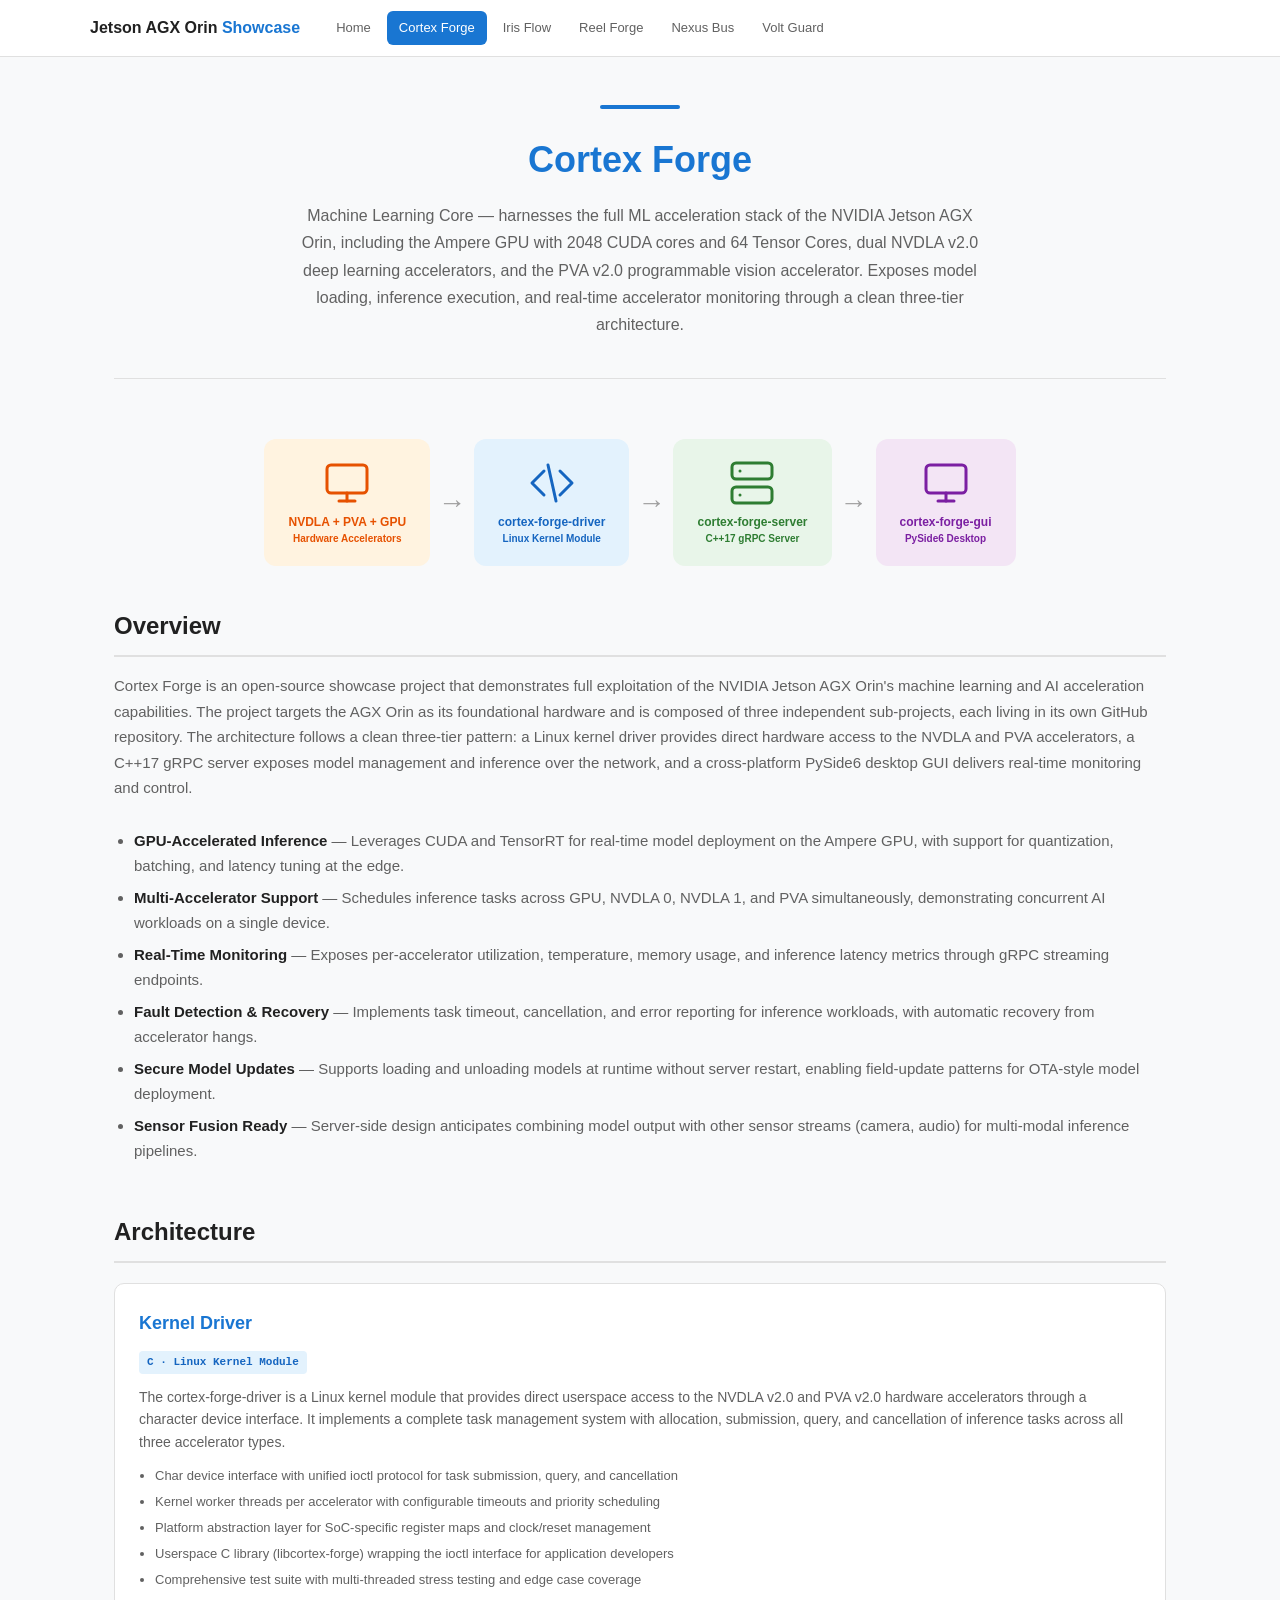
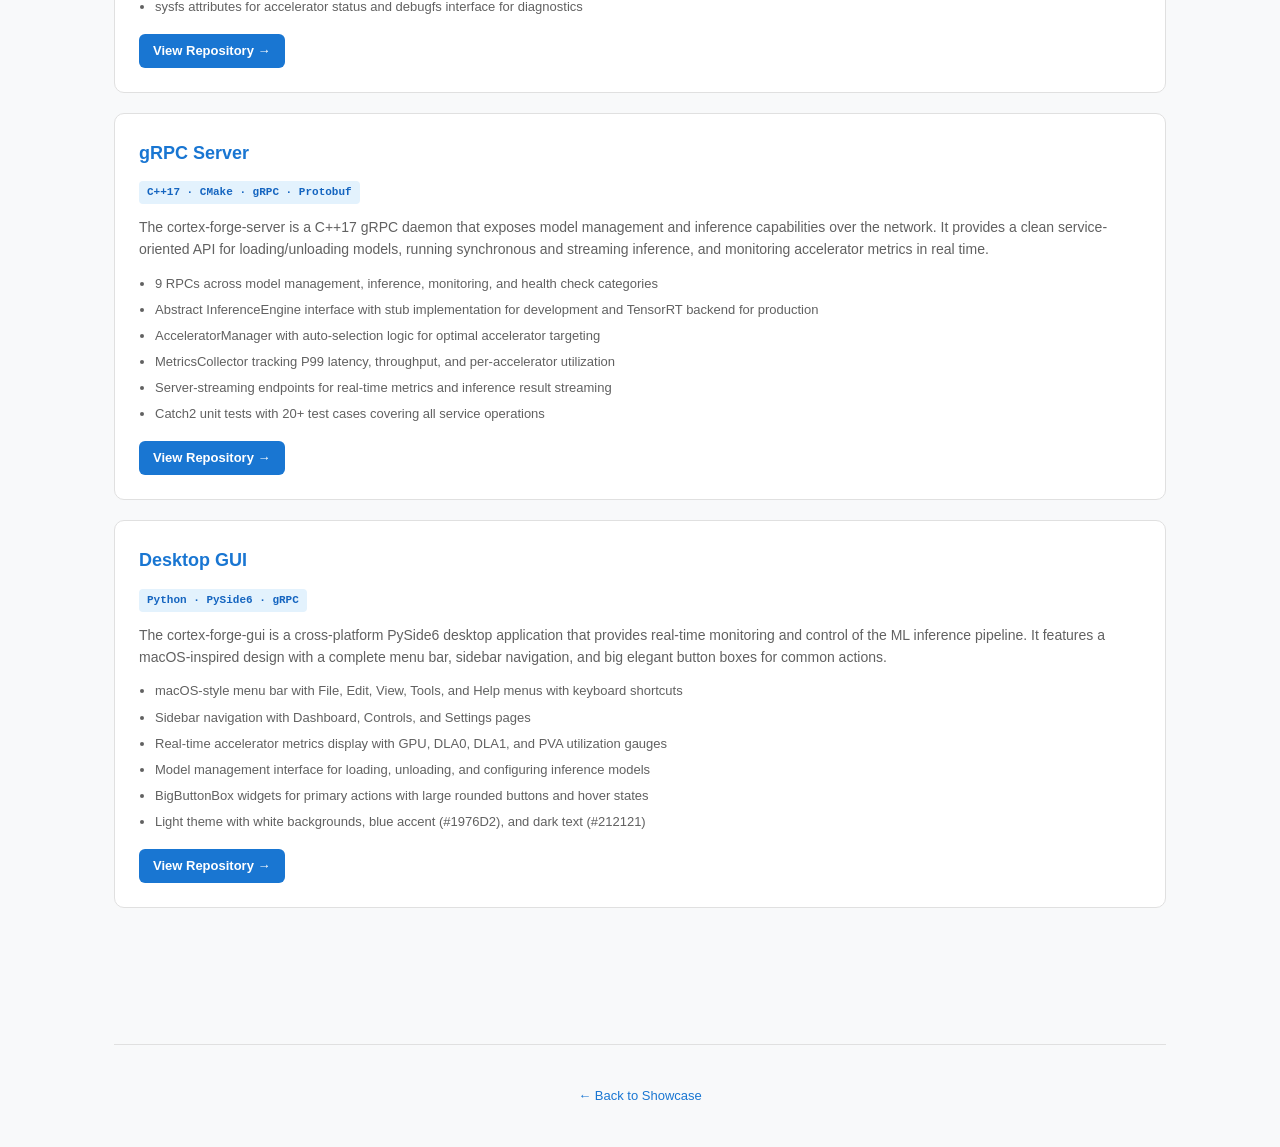
==== cortex-forge.html @ 7439141e "feat: complete site redesign - 6 pages, SVG flow diagrams, light theme - 6 pages: index + 5 project " ====
<!DOCTYPE html>
<html lang="en">
<head>
<meta charset="UTF-8">
<meta name="viewport" content="width=device-width, initial-scale=1.0">
<title>Cortex Forge — ML Core | Jetson AGX Orin Showcase</title>
<link rel="stylesheet" href="style.css">
<style>
  .project-header h1 { color: var(--cf); }
  .sub-card .tech { background: #E3F2FD; color: #1565C0; }
  .sub-card .repo-link { background: var(--cf); color: white; }
  .sub-card h3 { color: var(--cf); }
  .flow-node.hardware svg, .flow-node.hardware .label { color: #E65100; }
  .flow-node.driver svg, .flow-node.driver .label { color: #1565C0; }
  .flow-node.server svg, .flow-node.server .label { color: #2E7D32; }
  .flow-node.gui svg, .flow-node.gui .label { color: #7B1FA2; }
</style>
</head>
<body>

<nav class="nav">
  <div class="nav-inner">
    <a href="index.html" class="nav-logo">Jetson AGX Orin <span>Showcase</span></a>
    <ul class="nav-links">
      <li><a href="index.html">Home</a></li>
      <li><a href="cortex-forge.html" class="active">Cortex Forge</a></li>
      <li><a href="iris-flow.html">Iris Flow</a></li>
      <li><a href="reel-forge.html">Reel Forge</a></li>
      <li><a href="nexus-bus.html">Nexus Bus</a></li>
      <li><a href="volt-guard.html">Volt Guard</a></li>
    </ul>
  </div>
</nav>

<div class="container">
  <div class="project-page">

    <!-- Header -->
    <div class="project-header">
      <div class="color-bar" style="background:var(--cf)"></div>
      <h1>Cortex Forge</h1>
      <p class="subtitle">Machine Learning Core — harnesses the full ML acceleration stack of the NVIDIA Jetson AGX Orin, including the Ampere GPU with 2048 CUDA cores and 64 Tensor Cores, dual NVDLA v2.0 deep learning accelerators, and the PVA v2.0 programmable vision accelerator. Exposes model loading, inference execution, and real-time accelerator monitoring through a clean three-tier architecture.</p>
    </div>

    <!-- SVG Flow Diagram -->
    <div class="flow-diagram" style="padding:20px 0 40px">
      <div class="flow-node hardware" style="background:#FFF3E0">
        <svg viewBox="0 0 24 24" fill="none" stroke="currentColor" stroke-width="1.5" stroke-linecap="round" stroke-linejoin="round"><rect x="2" y="3" width="20" height="14" rx="2" ry="2"/><line x1="8" y1="21" x2="16" y2="21"/><line x1="12" y1="17" x2="12" y2="21"/></svg>
        <span class="label">NVDLA + PVA + GPU<br><small>Hardware Accelerators</small></span>
      </div>
      <span class="flow-arrow">→</span>
      <div class="flow-node driver" style="background:#E3F2FD">
        <svg viewBox="0 0 24 24" fill="none" stroke="currentColor" stroke-width="1.5" stroke-linecap="round" stroke-linejoin="round"><polyline points="16 18 22 12 16 6"/><polyline points="8 6 2 12 8 18"/><line x1="10" y1="3" x2="14" y2="21"/></svg>
        <span class="label">cortex-forge-driver<br><small>Linux Kernel Module</small></span>
      </div>
      <span class="flow-arrow">→</span>
      <div class="flow-node server" style="background:#E8F5E9">
        <svg viewBox="0 0 24 24" fill="none" stroke="currentColor" stroke-width="1.5" stroke-linecap="round" stroke-linejoin="round"><rect x="2" y="2" width="20" height="8" rx="2" ry="2"/><rect x="2" y="14" width="20" height="8" rx="2" ry="2"/><line x1="6" y1="6" x2="6.01" y2="6"/><line x1="6" y1="18" x2="6.01" y2="18"/></svg>
        <span class="label">cortex-forge-server<br><small>C++17 gRPC Server</small></span>
      </div>
      <span class="flow-arrow">→</span>
      <div class="flow-node gui" style="background:#F3E5F5">
        <svg viewBox="0 0 24 24" fill="none" stroke="currentColor" stroke-width="1.5" stroke-linecap="round" stroke-linejoin="round"><rect x="2" y="3" width="20" height="14" rx="2" ry="2"/><line x1="8" y1="21" x2="16" y2="21"/><line x1="12" y1="17" x2="12" y2="21"/></svg>
        <span class="label">cortex-forge-gui<br><small>PySide6 Desktop</small></span>
      </div>
    </div>

    <!-- Summary -->
    <div class="section">
      <h2>Overview</h2>
      <p>Cortex Forge is an open-source showcase project that demonstrates full exploitation of the NVIDIA Jetson AGX Orin's machine learning and AI acceleration capabilities. The project targets the AGX Orin as its foundational hardware and is composed of three independent sub-projects, each living in its own GitHub repository. The architecture follows a clean three-tier pattern: a Linux kernel driver provides direct hardware access to the NVDLA and PVA accelerators, a C++17 gRPC server exposes model management and inference over the network, and a cross-platform PySide6 desktop GUI delivers real-time monitoring and control.</p>
      <br>
      <ul>
        <li><strong>GPU-Accelerated Inference</strong> — Leverages CUDA and TensorRT for real-time model deployment on the Ampere GPU, with support for quantization, batching, and latency tuning at the edge.</li>
        <li><strong>Multi-Accelerator Support</strong> — Schedules inference tasks across GPU, NVDLA 0, NVDLA 1, and PVA simultaneously, demonstrating concurrent AI workloads on a single device.</li>
        <li><strong>Real-Time Monitoring</strong> — Exposes per-accelerator utilization, temperature, memory usage, and inference latency metrics through gRPC streaming endpoints.</li>
        <li><strong>Fault Detection & Recovery</strong> — Implements task timeout, cancellation, and error reporting for inference workloads, with automatic recovery from accelerator hangs.</li>
        <li><strong>Secure Model Updates</strong> — Supports loading and unloading models at runtime without server restart, enabling field-update patterns for OTA-style model deployment.</li>
        <li><strong>Sensor Fusion Ready</strong> — Server-side design anticipates combining model output with other sensor streams (camera, audio) for multi-modal inference pipelines.</li>
      </ul>
    </div>

    <!-- Sub-projects -->
    <div class="section">
      <h2>Architecture</h2>
      <div class="sub-grid">

        <div class="sub-card">
          <h3>Kernel Driver</h3>
          <span class="tech">C · Linux Kernel Module</span>
          <p>The cortex-forge-driver is a Linux kernel module that provides direct userspace access to the NVDLA v2.0 and PVA v2.0 hardware accelerators through a character device interface. It implements a complete task management system with allocation, submission, query, and cancellation of inference tasks across all three accelerator types.</p>
          <ul>
            <li>Char device interface with unified ioctl protocol for task submission, query, and cancellation</li>
            <li>Kernel worker threads per accelerator with configurable timeouts and priority scheduling</li>
            <li>Platform abstraction layer for SoC-specific register maps and clock/reset management</li>
            <li>Userspace C library (libcortex-forge) wrapping the ioctl interface for application developers</li>
            <li>Comprehensive test suite with multi-threaded stress testing and edge case coverage</li>
            <li>sysfs attributes for accelerator status and debugfs interface for diagnostics</li>
          </ul>
          <a class="repo-link" href="https://github.com/soccentric-jetson-oss/cortex-forge-driver">View Repository →</a>
        </div>

        <div class="sub-card">
          <h3>gRPC Server</h3>
          <span class="tech">C++17 · CMake · gRPC · Protobuf</span>
          <p>The cortex-forge-server is a C++17 gRPC daemon that exposes model management and inference capabilities over the network. It provides a clean service-oriented API for loading/unloading models, running synchronous and streaming inference, and monitoring accelerator metrics in real time.</p>
          <ul>
            <li>9 RPCs across model management, inference, monitoring, and health check categories</li>
            <li>Abstract InferenceEngine interface with stub implementation for development and TensorRT backend for production</li>
            <li>AcceleratorManager with auto-selection logic for optimal accelerator targeting</li>
            <li>MetricsCollector tracking P99 latency, throughput, and per-accelerator utilization</li>
            <li>Server-streaming endpoints for real-time metrics and inference result streaming</li>
            <li>Catch2 unit tests with 20+ test cases covering all service operations</li>
          </ul>
          <a class="repo-link" href="https://github.com/soccentric-jetson-oss/cortex-forge-server">View Repository →</a>
        </div>

        <div class="sub-card">
          <h3>Desktop GUI</h3>
          <span class="tech">Python · PySide6 · gRPC</span>
          <p>The cortex-forge-gui is a cross-platform PySide6 desktop application that provides real-time monitoring and control of the ML inference pipeline. It features a macOS-inspired design with a complete menu bar, sidebar navigation, and big elegant button boxes for common actions.</p>
          <ul>
            <li>macOS-style menu bar with File, Edit, View, Tools, and Help menus with keyboard shortcuts</li>
            <li>Sidebar navigation with Dashboard, Controls, and Settings pages</li>
            <li>Real-time accelerator metrics display with GPU, DLA0, DLA1, and PVA utilization gauges</li>
            <li>Model management interface for loading, unloading, and configuring inference models</li>
            <li>BigButtonBox widgets for primary actions with large rounded buttons and hover states</li>
            <li>Light theme with white backgrounds, blue accent (#1976D2), and dark text (#212121)</li>
          </ul>
          <a class="repo-link" href="https://github.com/soccentric-jetson-oss/cortex-forge-gui">View Repository →</a>
        </div>

      </div>
    </div>

  </div>

  <div class="footer">
    <p><a href="index.html" style="color:var(--primary);text-decoration:none;">← Back to Showcase</a></p>
  </div>
</div>

</body>
</html>
---- style.css ----
/* Jetson AGX Orin Capability Showcase - Shared Styles */

:root {
  --white: #ffffff;
  --bg: #f8f9fa;
  --surface: #ffffff;
  --border: #e0e0e0;
  --text: #212121;
  --text-secondary: #616161;
  --text-muted: #9e9e9e;
  --primary: #1976D2;
  --primary-light: #E3F2FD;
  --cf: #1976D2;
  --if: #388E3C;
  --rf: #F57C00;
  --nb: #7B1FA2;
  --vg: #D32F2F;
  --font: -apple-system, BlinkMacSystemFont, 'Segoe UI', Roboto, 'Helvetica Neue', Arial, sans-serif;
  --mono: 'SF Mono', 'Fira Code', 'Cascadia Code', monospace;
}

* { margin: 0; padding: 0; box-sizing: border-box; }

body {
  font-family: var(--font);
  background: var(--bg);
  color: var(--text);
  line-height: 1.7;
  -webkit-font-smoothing: antialiased;
}

.container { max-width: 1100px; margin: 0 auto; padding: 0 24px; }

/* ── Navigation ──────────────────────────────────────────────────────── */
.nav {
  background: var(--white);
  border-bottom: 1px solid var(--border);
  position: sticky;
  top: 0;
  z-index: 100;
  padding: 0 24px;
}
.nav-inner {
  max-width: 1100px;
  margin: 0 auto;
  display: flex;
  align-items: center;
  height: 56px;
  gap: 24px;
}
.nav-logo {
  font-weight: 700;
  font-size: 16px;
  color: var(--text);
  text-decoration: none;
  white-space: nowrap;
}
.nav-logo span { color: var(--primary); }
.nav-links {
  display: flex;
  gap: 4px;
  list-style: none;
  overflow-x: auto;
}
.nav-links a {
  display: block;
  padding: 6px 12px;
  border-radius: 6px;
  font-size: 13px;
  font-weight: 500;
  color: var(--text-secondary);
  text-decoration: none;
  transition: background .2s, color .2s;
  white-space: nowrap;
}
.nav-links a:hover { background: var(--primary-light); color: var(--primary); }
.nav-links a.active { background: var(--primary); color: var(--white); }

/* ── Hero ─────────────────────────────────────────────────────────────── */
.hero {
  text-align: center;
  padding: 80px 0 48px;
}
.hero h1 {
  font-size: 42px;
  font-weight: 800;
  letter-spacing: -0.02em;
  margin-bottom: 16px;
  color: var(--text);
}
.hero h1 span { color: var(--primary); }
.hero p {
  color: var(--text-secondary);
  font-size: 18px;
  max-width: 640px;
  margin: 0 auto 32px;
  line-height: 1.6;
}

/* ── SVG Flow Diagram ─────────────────────────────────────────────────── */
.flow-diagram {
  display: flex;
  align-items: center;
  justify-content: center;
  gap: 8px;
  padding: 40px 0;
  flex-wrap: wrap;
}
.flow-node {
  display: flex;
  flex-direction: column;
  align-items: center;
  gap: 8px;
  padding: 20px 24px;
  border-radius: 12px;
  min-width: 120px;
}
.flow-node svg { width: 48px; height: 48px; }
.flow-node .label {
  font-size: 12px;
  font-weight: 600;
  text-align: center;
  line-height: 1.3;
}
.flow-arrow {
  font-size: 28px;
  color: var(--text-muted);
  font-weight: 300;
}

/* Hardware node */
.flow-node.hardware { background: #FFF3E0; }
.flow-node.hardware .label { color: #E65100; }
.flow-node.hardware svg { color: #E65100; }

/* Driver node */
.flow-node.driver { background: #E3F2FD; }
.flow-node.driver .label { color: #1565C0; }
.flow-node.driver svg { color: #1565C0; }

/* Server node */
.flow-node.server { background: #E8F5E9; }
.flow-node.server .label { color: #2E7D32; }
.flow-node.server svg { color: #2E7D32; }

/* GUI node */
.flow-node.gui { background: #F3E5F5; }
.flow-node.gui .label { color: #7B1FA2; }
.flow-node.gui svg { color: #7B1FA2; }

/* ── Project Cards ───────────────────────────────────────────────────── */
.projects { display: grid; gap: 24px; padding: 24px 0 48px; }

.project-card {
  background: var(--surface);
  border: 1px solid var(--border);
  border-radius: 12px;
  padding: 32px;
  transition: box-shadow .3s, transform .3s;
  cursor: pointer;
  text-decoration: none;
  display: block;
  color: inherit;
}
.project-card:hover {
  box-shadow: 0 4px 24px rgba(0,0,0,.08);
  transform: translateY(-2px);
}
.project-card .color-bar {
  height: 4px;
  border-radius: 2px;
  width: 60px;
  margin-bottom: 16px;
}
.project-card h2 {
  font-size: 22px;
  font-weight: 700;
  margin-bottom: 8px;
}
.project-card .summary {
  color: var(--text-secondary);
  font-size: 15px;
  margin-bottom: 16px;
  line-height: 1.6;
}
.project-card .tags {
  display: flex;
  gap: 8px;
  flex-wrap: wrap;
}
.project-card .tag {
  display: inline-block;
  padding: 4px 10px;
  border-radius: 6px;
  font-size: 12px;
  font-weight: 600;
}

/* ── Project Page ─────────────────────────────────────────────────────── */
.project-page { padding: 48px 0; }

.project-header {
  text-align: center;
  padding-bottom: 40px;
  border-bottom: 1px solid var(--border);
  margin-bottom: 40px;
}
.project-header .color-bar {
  height: 4px;
  border-radius: 2px;
  width: 80px;
  margin: 0 auto 20px;
}
.project-header h1 {
  font-size: 36px;
  font-weight: 800;
  margin-bottom: 12px;
}
.project-header .subtitle {
  color: var(--text-secondary);
  font-size: 16px;
  max-width: 700px;
  margin: 0 auto;
  line-height: 1.7;
}

/* Section */
.section { margin-bottom: 48px; }
.section h2 {
  font-size: 24px;
  font-weight: 700;
  margin-bottom: 16px;
  padding-bottom: 8px;
  border-bottom: 2px solid var(--border);
}
.section p, .section li { color: var(--text-secondary); font-size: 15px; line-height: 1.7; }
.section ul { padding-left: 20px; }
.section li { margin-bottom: 6px; }
.section li strong { color: var(--text); }

/* Sub-project cards */
.sub-grid { display: grid; gap: 20px; margin-top: 20px; }
.sub-card {
  background: var(--surface);
  border: 1px solid var(--border);
  border-radius: 10px;
  padding: 24px;
}
.sub-card h3 {
  font-size: 18px;
  font-weight: 700;
  margin-bottom: 8px;
}
.sub-card .tech {
  display: inline-block;
  padding: 2px 8px;
  border-radius: 4px;
  font-size: 11px;
  font-weight: 600;
  font-family: var(--mono);
  margin-bottom: 12px;
}
.sub-card p { color: var(--text-secondary); font-size: 14px; line-height: 1.6; margin-bottom: 12px; }
.sub-card ul { padding-left: 16px; }
.sub-card li { font-size: 13px; margin-bottom: 4px; color: var(--text-secondary); }
.sub-card .repo-link {
  display: inline-block;
  margin-top: 12px;
  padding: 6px 14px;
  border-radius: 6px;
  font-size: 13px;
  font-weight: 600;
  text-decoration: none;
  transition: opacity .2s;
}
.sub-card .repo-link:hover { opacity: .8; }

/* ── Footer ───────────────────────────────────────────────────────────── */
.footer {
  text-align: center;
  padding: 40px 0;
  color: var(--text-muted);
  font-size: 13px;
  border-top: 1px solid var(--border);
  margin-top: 40px;
}

/* ── Animations ───────────────────────────────────────────────────────── */
@keyframes fadeUp {
  from { opacity: 0; transform: translateY(20px); }
  to { opacity: 1; transform: translateY(0); }
}
.project-card { animation: fadeUp .5s ease both; }
.project-card:nth-child(1) { animation-delay: .05s; }
.project-card:nth-child(2) { animation-delay: .1s; }
.project-card:nth-child(3) { animation-delay: .15s; }
.project-card:nth-child(4) { animation-delay: .2s; }
.project-card:nth-child(5) { animation-delay: .25s; }

/* ── Responsive ───────────────────────────────────────────────────────── */
@media (max-width: 768px) {
  .hero h1 { font-size: 28px; }
  .flow-diagram { flex-direction: column; gap: 4px; }
  .flow-arrow { transform: rotate(90deg); }
  .nav-inner { flex-wrap: wrap; height: auto; padding: 8px 0; }
  .nav-links { padding-bottom: 4px; }
}
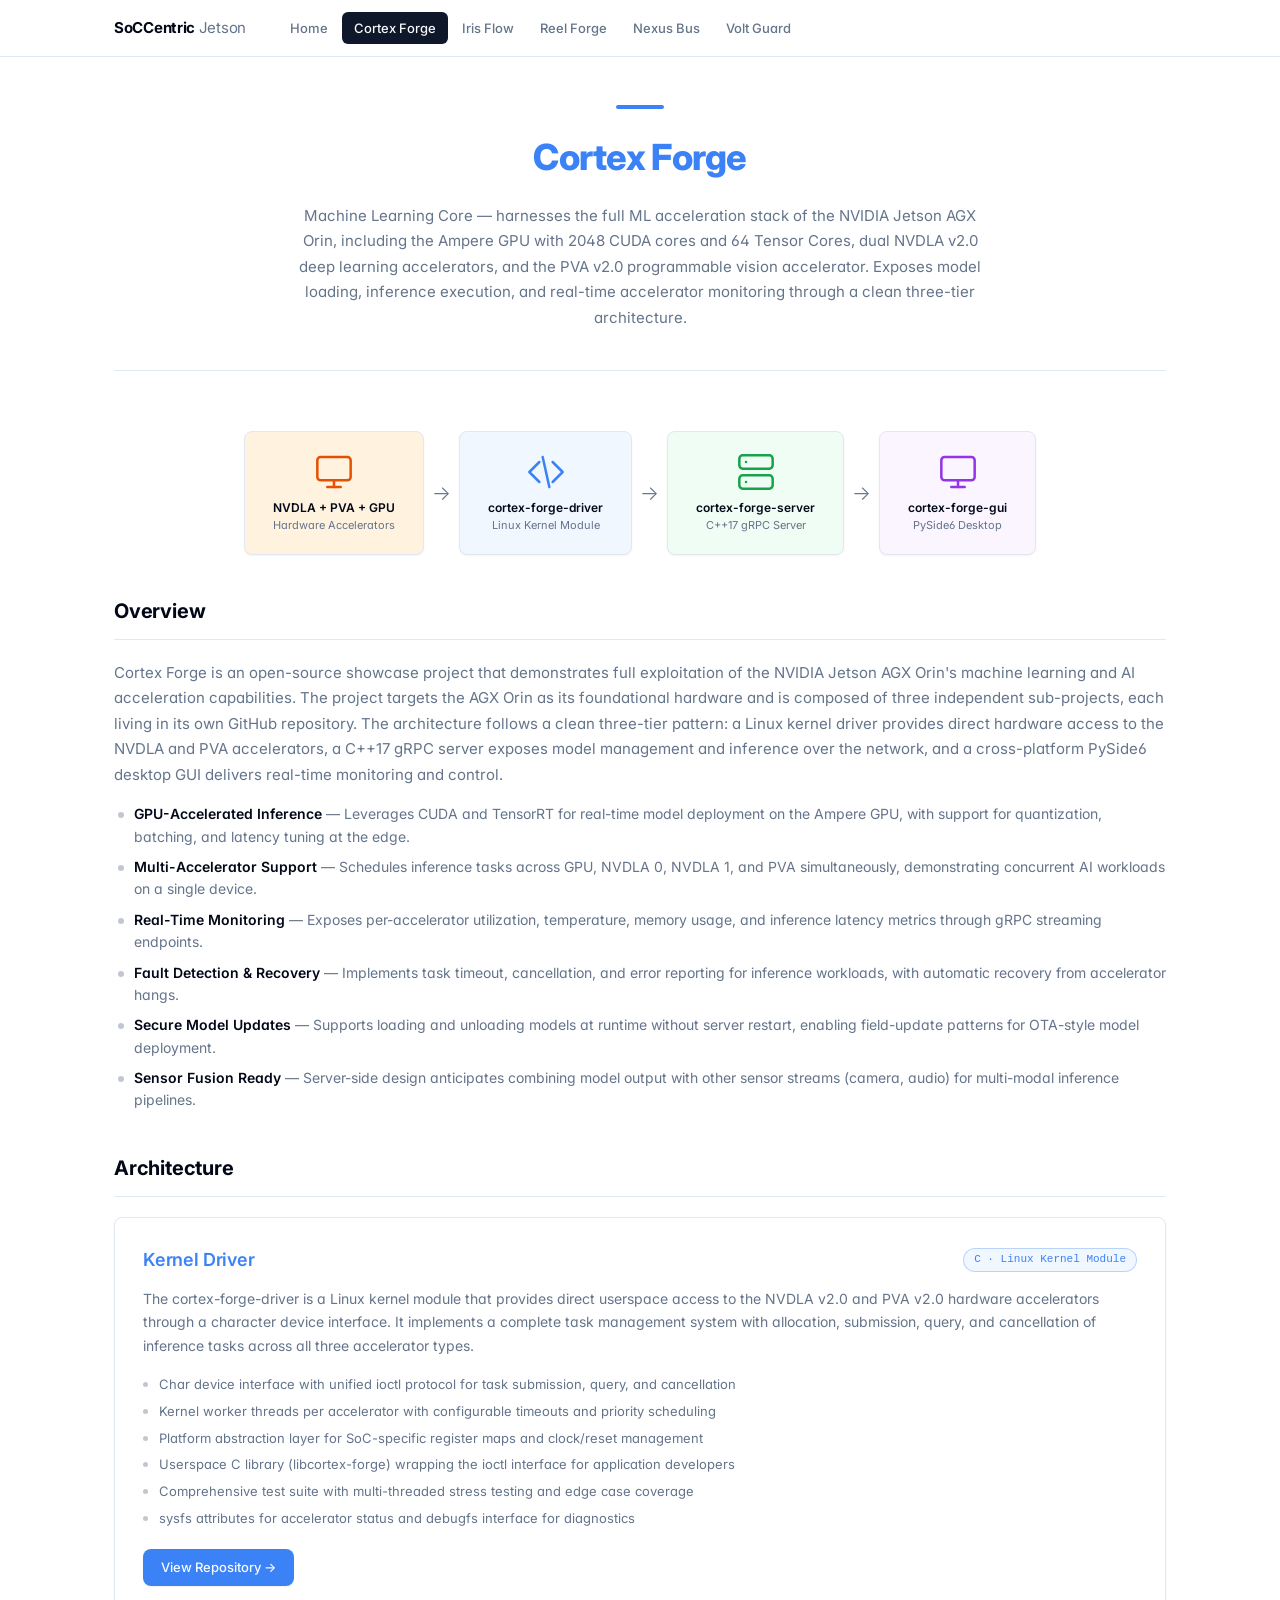
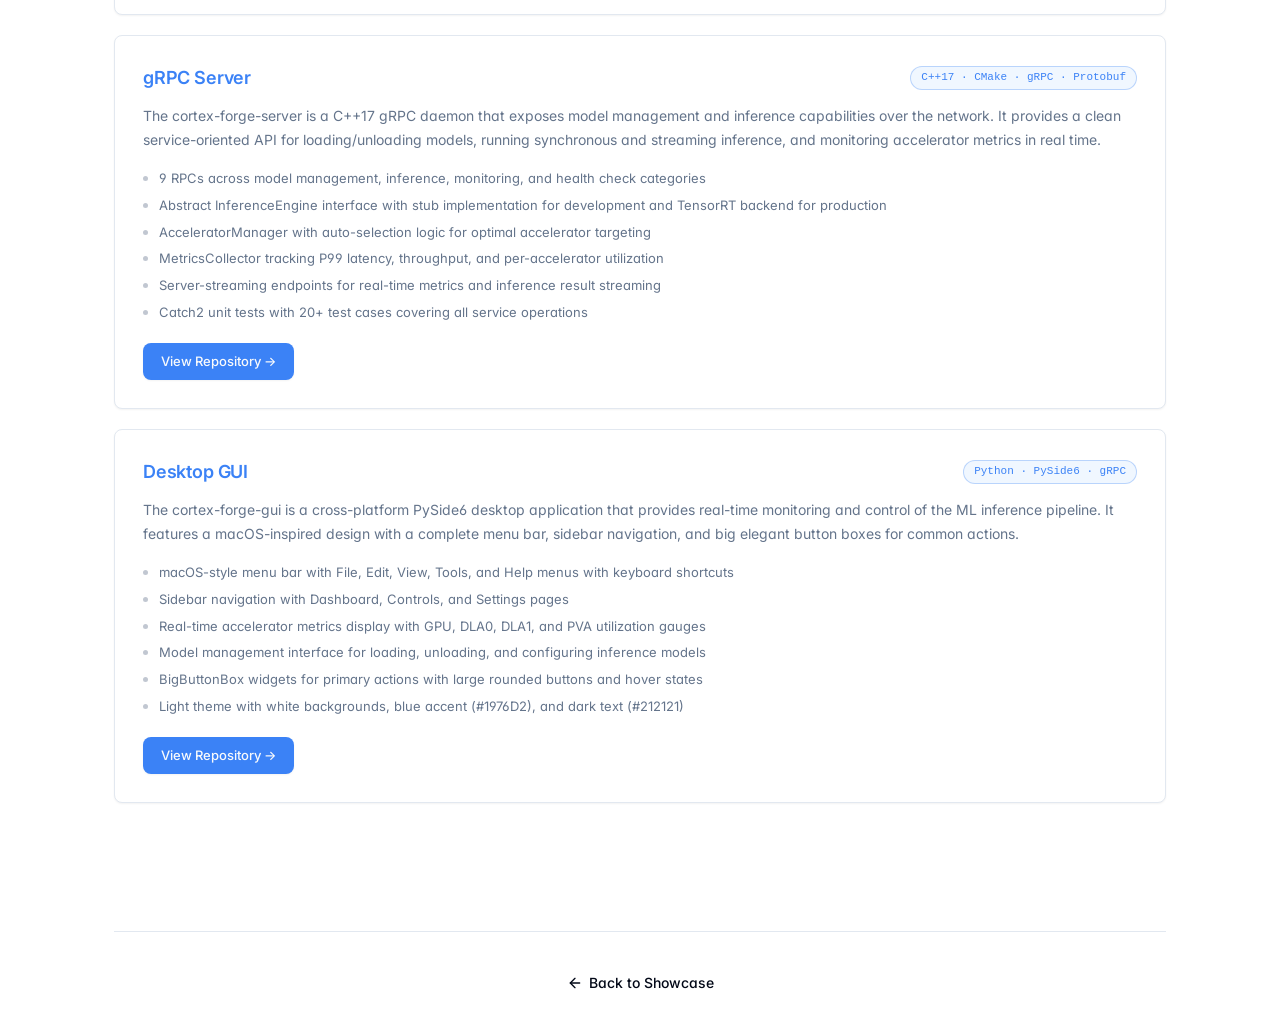
==== commit 403fefe5: "shadcn/ui redesign + authentic brand story - Complete shadcn/ui design system with HSL color tokens," ====
--- a/cortex-forge.html
+++ b/cortex-forge.html
@@ -1,144 +1,153 @@
 <!DOCTYPE html>
 <html lang="en">
 <head>
-<meta charset="UTF-8">
-<meta name="viewport" content="width=device-width, initial-scale=1.0">
-<title>Cortex Forge — ML Core | Jetson AGX Orin Showcase</title>
-<link rel="stylesheet" href="style.css">
-<style>
-  .project-header h1 { color: var(--cf); }
-  .sub-card .tech { background: #E3F2FD; color: #1565C0; }
-  .sub-card .repo-link { background: var(--cf); color: white; }
-  .sub-card h3 { color: var(--cf); }
-  .flow-node.hardware svg, .flow-node.hardware .label { color: #E65100; }
-  .flow-node.driver svg, .flow-node.driver .label { color: #1565C0; }
-  .flow-node.server svg, .flow-node.server .label { color: #2E7D32; }
-  .flow-node.gui svg, .flow-node.gui .label { color: #7B1FA2; }
-</style>
+  <meta charset="UTF-8">
+  <meta name="viewport" content="width=device-width, initial-scale=1.0">
+  <title>Cortex Forge — ML Core | SoCCentric Jetson</title>
+  <link rel="stylesheet" href="style.css">
+  <link rel="icon" type="image/svg+xml" href="data:image/svg+xml,<svg xmlns='http://www.w3.org/2000/svg' viewBox='0 0 100 100'><text y='.9em' font-size='90'>⚡</text></svg>">
+  <style>
+    .project-header h1 { color: hsl(var(--cf)); }
+    .sub-card h3 { color: hsl(var(--cf)); }
+    .sub-card .repo-link { background: hsl(var(--cf)); }
+    .sub-card .tech { background: hsl(var(--cf-bg)); color: hsl(var(--cf)); border-color: hsl(var(--cf) / 0.3); }
+    .flow-node.hardware svg { color: #E65100; }
+    .flow-node.driver svg { color: hsl(var(--cf)); }
+    .flow-node.server svg { color: hsl(var(--if)); }
+    .flow-node.gui svg { color: hsl(var(--nb)); }
+  </style>
 </head>
 <body>
 
-<nav class="nav">
-  <div class="nav-inner">
-    <a href="index.html" class="nav-logo">Jetson AGX Orin <span>Showcase</span></a>
-    <ul class="nav-links">
-      <li><a href="index.html">Home</a></li>
-      <li><a href="cortex-forge.html" class="active">Cortex Forge</a></li>
-      <li><a href="iris-flow.html">Iris Flow</a></li>
-      <li><a href="reel-forge.html">Reel Forge</a></li>
-      <li><a href="nexus-bus.html">Nexus Bus</a></li>
-      <li><a href="volt-guard.html">Volt Guard</a></li>
-    </ul>
-  </div>
-</nav>
+  <nav class="nav">
+    <div class="nav-inner">
+      <a href="index.html" class="nav-logo">SoCCentric <span>Jetson</span></a>
+      <ul class="nav-links">
+        <li><a href="index.html">Home</a></li>
+        <li><a href="cortex-forge.html" class="active">Cortex Forge</a></li>
+        <li><a href="iris-flow.html">Iris Flow</a></li>
+        <li><a href="reel-forge.html">Reel Forge</a></li>
+        <li><a href="nexus-bus.html">Nexus Bus</a></li>
+        <li><a href="volt-guard.html">Volt Guard</a></li>
+      </ul>
+    </div>
+  </nav>
 
-<div class="container">
-  <div class="project-page">
+  <div class="container">
+    <div class="project-page">
 
-    <!-- Header -->
-    <div class="project-header">
-      <div class="color-bar" style="background:var(--cf)"></div>
-      <h1>Cortex Forge</h1>
-      <p class="subtitle">Machine Learning Core — harnesses the full ML acceleration stack of the NVIDIA Jetson AGX Orin, including the Ampere GPU with 2048 CUDA cores and 64 Tensor Cores, dual NVDLA v2.0 deep learning accelerators, and the PVA v2.0 programmable vision accelerator. Exposes model loading, inference execution, and real-time accelerator monitoring through a clean three-tier architecture.</p>
+      <!-- Header -->
+      <div class="project-header">
+        <div class="color-bar" style="background:hsl(var(--cf))"></div>
+        <h1>Cortex Forge</h1>
+        <p class="subtitle">Machine Learning Core — harnesses the full ML acceleration stack of the NVIDIA Jetson AGX Orin, including the Ampere GPU with 2048 CUDA cores and 64 Tensor Cores, dual NVDLA v2.0 deep learning accelerators, and the PVA v2.0 programmable vision accelerator. Exposes model loading, inference execution, and real-time accelerator monitoring through a clean three-tier architecture.</p>
+      </div>
+
+      <!-- SVG Flow Diagram -->
+      <div class="flow-diagram" style="padding:20px 0 40px">
+        <div class="flow-node hardware" style="background:#FFF3E0">
+          <svg viewBox="0 0 24 24" fill="none" stroke="currentColor" stroke-width="1.5" stroke-linecap="round" stroke-linejoin="round"><rect x="2" y="3" width="20" height="14" rx="2" ry="2"/><line x1="8" y1="21" x2="16" y2="21"/><line x1="12" y1="17" x2="12" y2="21"/></svg>
+          <span class="label">NVDLA + PVA + GPU<br><small>Hardware Accelerators</small></span>
+        </div>
+        <span class="flow-arrow">→</span>
+        <div class="flow-node driver" style="background:hsl(var(--cf-bg))">
+          <svg viewBox="0 0 24 24" fill="none" stroke="currentColor" stroke-width="1.5" stroke-linecap="round" stroke-linejoin="round"><polyline points="16 18 22 12 16 6"/><polyline points="8 6 2 12 8 18"/><line x1="10" y1="3" x2="14" y2="21"/></svg>
+          <span class="label">cortex-forge-driver<br><small>Linux Kernel Module</small></span>
+        </div>
+        <span class="flow-arrow">→</span>
+        <div class="flow-node server" style="background:hsl(var(--if-bg))">
+          <svg viewBox="0 0 24 24" fill="none" stroke="currentColor" stroke-width="1.5" stroke-linecap="round" stroke-linejoin="round"><rect x="2" y="2" width="20" height="8" rx="2" ry="2"/><rect x="2" y="14" width="20" height="8" rx="2" ry="2"/><line x1="6" y1="6" x2="6.01" y2="6"/><line x1="6" y1="18" x2="6.01" y2="18"/></svg>
+          <span class="label">cortex-forge-server<br><small>C++17 gRPC Server</small></span>
+        </div>
+        <span class="flow-arrow">→</span>
+        <div class="flow-node gui" style="background:hsl(var(--nb-bg))">
+          <svg viewBox="0 0 24 24" fill="none" stroke="currentColor" stroke-width="1.5" stroke-linecap="round" stroke-linejoin="round"><rect x="2" y="3" width="20" height="14" rx="2" ry="2"/><line x1="8" y1="21" x2="16" y2="21"/><line x1="12" y1="17" x2="12" y2="21"/></svg>
+          <span class="label">cortex-forge-gui<br><small>PySide6 Desktop</small></span>
+        </div>
+      </div>
+
+      <!-- Overview -->
+      <div class="section">
+        <h2>Overview</h2>
+        <p>Cortex Forge is an open-source showcase project that demonstrates full exploitation of the NVIDIA Jetson AGX Orin's machine learning and AI acceleration capabilities. The project targets the AGX Orin as its foundational hardware and is composed of three independent sub-projects, each living in its own GitHub repository. The architecture follows a clean three-tier pattern: a Linux kernel driver provides direct hardware access to the NVDLA and PVA accelerators, a C++17 gRPC server exposes model management and inference over the network, and a cross-platform PySide6 desktop GUI delivers real-time monitoring and control.</p>
+        <ul>
+          <li><strong>GPU-Accelerated Inference</strong> — Leverages CUDA and TensorRT for real-time model deployment on the Ampere GPU, with support for quantization, batching, and latency tuning at the edge.</li>
+          <li><strong>Multi-Accelerator Support</strong> — Schedules inference tasks across GPU, NVDLA 0, NVDLA 1, and PVA simultaneously, demonstrating concurrent AI workloads on a single device.</li>
+          <li><strong>Real-Time Monitoring</strong> — Exposes per-accelerator utilization, temperature, memory usage, and inference latency metrics through gRPC streaming endpoints.</li>
+          <li><strong>Fault Detection &amp; Recovery</strong> — Implements task timeout, cancellation, and error reporting for inference workloads, with automatic recovery from accelerator hangs.</li>
+          <li><strong>Secure Model Updates</strong> — Supports loading and unloading models at runtime without server restart, enabling field-update patterns for OTA-style model deployment.</li>
+          <li><strong>Sensor Fusion Ready</strong> — Server-side design anticipates combining model output with other sensor streams (camera, audio) for multi-modal inference pipelines.</li>
+        </ul>
+      </div>
+
+      <!-- Architecture -->
+      <div class="section">
+        <h2>Architecture</h2>
+        <div class="sub-grid">
+
+          <div class="sub-card">
+            <div class="sub-header">
+              <h3>Kernel Driver</h3>
+              <span class="tech">C · Linux Kernel Module</span>
+            </div>
+            <p>The cortex-forge-driver is a Linux kernel module that provides direct userspace access to the NVDLA v2.0 and PVA v2.0 hardware accelerators through a character device interface. It implements a complete task management system with allocation, submission, query, and cancellation of inference tasks across all three accelerator types.</p>
+            <ul>
+              <li>Char device interface with unified ioctl protocol for task submission, query, and cancellation</li>
+              <li>Kernel worker threads per accelerator with configurable timeouts and priority scheduling</li>
+              <li>Platform abstraction layer for SoC-specific register maps and clock/reset management</li>
+              <li>Userspace C library (libcortex-forge) wrapping the ioctl interface for application developers</li>
+              <li>Comprehensive test suite with multi-threaded stress testing and edge case coverage</li>
+              <li>sysfs attributes for accelerator status and debugfs interface for diagnostics</li>
+            </ul>
+            <a class="repo-link" href="https://github.com/soccentric-jetson-oss/cortex-forge-driver">View Repository →</a>
+          </div>
+
+          <div class="sub-card">
+            <div class="sub-header">
+              <h3>gRPC Server</h3>
+              <span class="tech">C++17 · CMake · gRPC · Protobuf</span>
+            </div>
+            <p>The cortex-forge-server is a C++17 gRPC daemon that exposes model management and inference capabilities over the network. It provides a clean service-oriented API for loading/unloading models, running synchronous and streaming inference, and monitoring accelerator metrics in real time.</p>
+            <ul>
+              <li>9 RPCs across model management, inference, monitoring, and health check categories</li>
+              <li>Abstract InferenceEngine interface with stub implementation for development and TensorRT backend for production</li>
+              <li>AcceleratorManager with auto-selection logic for optimal accelerator targeting</li>
+              <li>MetricsCollector tracking P99 latency, throughput, and per-accelerator utilization</li>
+              <li>Server-streaming endpoints for real-time metrics and inference result streaming</li>
+              <li>Catch2 unit tests with 20+ test cases covering all service operations</li>
+            </ul>
+            <a class="repo-link" href="https://github.com/soccentric-jetson-oss/cortex-forge-server">View Repository →</a>
+          </div>
+
+          <div class="sub-card">
+            <div class="sub-header">
+              <h3>Desktop GUI</h3>
+              <span class="tech">Python · PySide6 · gRPC</span>
+            </div>
+            <p>The cortex-forge-gui is a cross-platform PySide6 desktop application that provides real-time monitoring and control of the ML inference pipeline. It features a macOS-inspired design with a complete menu bar, sidebar navigation, and big elegant button boxes for common actions.</p>
+            <ul>
+              <li>macOS-style menu bar with File, Edit, View, Tools, and Help menus with keyboard shortcuts</li>
+              <li>Sidebar navigation with Dashboard, Controls, and Settings pages</li>
+              <li>Real-time accelerator metrics display with GPU, DLA0, DLA1, and PVA utilization gauges</li>
+              <li>Model management interface for loading, unloading, and configuring inference models</li>
+              <li>BigButtonBox widgets for primary actions with large rounded buttons and hover states</li>
+              <li>Light theme with white backgrounds, blue accent (#1976D2), and dark text (#212121)</li>
+            </ul>
+            <a class="repo-link" href="https://github.com/soccentric-jetson-oss/cortex-forge-gui">View Repository →</a>
+          </div>
+
+        </div>
+      </div>
+
     </div>
 
-    <!-- SVG Flow Diagram -->
-    <div class="flow-diagram" style="padding:20px 0 40px">
-      <div class="flow-node hardware" style="background:#FFF3E0">
-        <svg viewBox="0 0 24 24" fill="none" stroke="currentColor" stroke-width="1.5" stroke-linecap="round" stroke-linejoin="round"><rect x="2" y="3" width="20" height="14" rx="2" ry="2"/><line x1="8" y1="21" x2="16" y2="21"/><line x1="12" y1="17" x2="12" y2="21"/></svg>
-        <span class="label">NVDLA + PVA + GPU<br><small>Hardware Accelerators</small></span>
-      </div>
-      <span class="flow-arrow">→</span>
-      <div class="flow-node driver" style="background:#E3F2FD">
-        <svg viewBox="0 0 24 24" fill="none" stroke="currentColor" stroke-width="1.5" stroke-linecap="round" stroke-linejoin="round"><polyline points="16 18 22 12 16 6"/><polyline points="8 6 2 12 8 18"/><line x1="10" y1="3" x2="14" y2="21"/></svg>
-        <span class="label">cortex-forge-driver<br><small>Linux Kernel Module</small></span>
-      </div>
-      <span class="flow-arrow">→</span>
-      <div class="flow-node server" style="background:#E8F5E9">
-        <svg viewBox="0 0 24 24" fill="none" stroke="currentColor" stroke-width="1.5" stroke-linecap="round" stroke-linejoin="round"><rect x="2" y="2" width="20" height="8" rx="2" ry="2"/><rect x="2" y="14" width="20" height="8" rx="2" ry="2"/><line x1="6" y1="6" x2="6.01" y2="6"/><line x1="6" y1="18" x2="6.01" y2="18"/></svg>
-        <span class="label">cortex-forge-server<br><small>C++17 gRPC Server</small></span>
-      </div>
-      <span class="flow-arrow">→</span>
-      <div class="flow-node gui" style="background:#F3E5F5">
-        <svg viewBox="0 0 24 24" fill="none" stroke="currentColor" stroke-width="1.5" stroke-linecap="round" stroke-linejoin="round"><rect x="2" y="3" width="20" height="14" rx="2" ry="2"/><line x1="8" y1="21" x2="16" y2="21"/><line x1="12" y1="17" x2="12" y2="21"/></svg>
-        <span class="label">cortex-forge-gui<br><small>PySide6 Desktop</small></span>
-      </div>
+    <div class="footer">
+      <p><a href="index.html" class="back-link">
+        <svg viewBox="0 0 24 24" fill="none" stroke="currentColor" stroke-width="2" stroke-linecap="round" stroke-linejoin="round"><path d="M19 12H5"/><polyline points="12 19 5 12 12 5"/></svg>
+        Back to Showcase
+      </a></p>
     </div>
-
-    <!-- Summary -->
-    <div class="section">
-      <h2>Overview</h2>
-      <p>Cortex Forge is an open-source showcase project that demonstrates full exploitation of the NVIDIA Jetson AGX Orin's machine learning and AI acceleration capabilities. The project targets the AGX Orin as its foundational hardware and is composed of three independent sub-projects, each living in its own GitHub repository. The architecture follows a clean three-tier pattern: a Linux kernel driver provides direct hardware access to the NVDLA and PVA accelerators, a C++17 gRPC server exposes model management and inference over the network, and a cross-platform PySide6 desktop GUI delivers real-time monitoring and control.</p>
-      <br>
-      <ul>
-        <li><strong>GPU-Accelerated Inference</strong> — Leverages CUDA and TensorRT for real-time model deployment on the Ampere GPU, with support for quantization, batching, and latency tuning at the edge.</li>
-        <li><strong>Multi-Accelerator Support</strong> — Schedules inference tasks across GPU, NVDLA 0, NVDLA 1, and PVA simultaneously, demonstrating concurrent AI workloads on a single device.</li>
-        <li><strong>Real-Time Monitoring</strong> — Exposes per-accelerator utilization, temperature, memory usage, and inference latency metrics through gRPC streaming endpoints.</li>
-        <li><strong>Fault Detection & Recovery</strong> — Implements task timeout, cancellation, and error reporting for inference workloads, with automatic recovery from accelerator hangs.</li>
-        <li><strong>Secure Model Updates</strong> — Supports loading and unloading models at runtime without server restart, enabling field-update patterns for OTA-style model deployment.</li>
-        <li><strong>Sensor Fusion Ready</strong> — Server-side design anticipates combining model output with other sensor streams (camera, audio) for multi-modal inference pipelines.</li>
-      </ul>
-    </div>
-
-    <!-- Sub-projects -->
-    <div class="section">
-      <h2>Architecture</h2>
-      <div class="sub-grid">
-
-        <div class="sub-card">
-          <h3>Kernel Driver</h3>
-          <span class="tech">C · Linux Kernel Module</span>
-          <p>The cortex-forge-driver is a Linux kernel module that provides direct userspace access to the NVDLA v2.0 and PVA v2.0 hardware accelerators through a character device interface. It implements a complete task management system with allocation, submission, query, and cancellation of inference tasks across all three accelerator types.</p>
-          <ul>
-            <li>Char device interface with unified ioctl protocol for task submission, query, and cancellation</li>
-            <li>Kernel worker threads per accelerator with configurable timeouts and priority scheduling</li>
-            <li>Platform abstraction layer for SoC-specific register maps and clock/reset management</li>
-            <li>Userspace C library (libcortex-forge) wrapping the ioctl interface for application developers</li>
-            <li>Comprehensive test suite with multi-threaded stress testing and edge case coverage</li>
-            <li>sysfs attributes for accelerator status and debugfs interface for diagnostics</li>
-          </ul>
-          <a class="repo-link" href="https://github.com/soccentric-jetson-oss/cortex-forge-driver">View Repository →</a>
-        </div>
-
-        <div class="sub-card">
-          <h3>gRPC Server</h3>
-          <span class="tech">C++17 · CMake · gRPC · Protobuf</span>
-          <p>The cortex-forge-server is a C++17 gRPC daemon that exposes model management and inference capabilities over the network. It provides a clean service-oriented API for loading/unloading models, running synchronous and streaming inference, and monitoring accelerator metrics in real time.</p>
-          <ul>
-            <li>9 RPCs across model management, inference, monitoring, and health check categories</li>
-            <li>Abstract InferenceEngine interface with stub implementation for development and TensorRT backend for production</li>
-            <li>AcceleratorManager with auto-selection logic for optimal accelerator targeting</li>
-            <li>MetricsCollector tracking P99 latency, throughput, and per-accelerator utilization</li>
-            <li>Server-streaming endpoints for real-time metrics and inference result streaming</li>
-            <li>Catch2 unit tests with 20+ test cases covering all service operations</li>
-          </ul>
-          <a class="repo-link" href="https://github.com/soccentric-jetson-oss/cortex-forge-server">View Repository →</a>
-        </div>
-
-        <div class="sub-card">
-          <h3>Desktop GUI</h3>
-          <span class="tech">Python · PySide6 · gRPC</span>
-          <p>The cortex-forge-gui is a cross-platform PySide6 desktop application that provides real-time monitoring and control of the ML inference pipeline. It features a macOS-inspired design with a complete menu bar, sidebar navigation, and big elegant button boxes for common actions.</p>
-          <ul>
-            <li>macOS-style menu bar with File, Edit, View, Tools, and Help menus with keyboard shortcuts</li>
-            <li>Sidebar navigation with Dashboard, Controls, and Settings pages</li>
-            <li>Real-time accelerator metrics display with GPU, DLA0, DLA1, and PVA utilization gauges</li>
-            <li>Model management interface for loading, unloading, and configuring inference models</li>
-            <li>BigButtonBox widgets for primary actions with large rounded buttons and hover states</li>
-            <li>Light theme with white backgrounds, blue accent (#1976D2), and dark text (#212121)</li>
-          </ul>
-          <a class="repo-link" href="https://github.com/soccentric-jetson-oss/cortex-forge-gui">View Repository →</a>
-        </div>
-
-      </div>
-    </div>
-
   </div>
-
-  <div class="footer">
-    <p><a href="index.html" style="color:var(--primary);text-decoration:none;">← Back to Showcase</a></p>
-  </div>
-</div>
 
 </body>
 </html>
--- a/style.css
+++ b/style.css
@@ -1,307 +1,610 @@
-/* Jetson AGX Orin Capability Showcase - Shared Styles */
+/* ═══════════════════════════════════════════════════════════════════════════
+   Jetson AGX Orin Capability Showcase — shadcn/ui Design System
+   ═══════════════════════════════════════════════════════════════════════════ */
+
+@import url('https://fonts.googleapis.com/css2?family=Inter:wght@300;400;500;600;700;800&display=swap');
 
 :root {
-  --white: #ffffff;
-  --bg: #f8f9fa;
-  --surface: #ffffff;
-  --border: #e0e0e0;
-  --text: #212121;
-  --text-secondary: #616161;
-  --text-muted: #9e9e9e;
-  --primary: #1976D2;
-  --primary-light: #E3F2FD;
-  --cf: #1976D2;
-  --if: #388E3C;
-  --rf: #F57C00;
-  --nb: #7B1FA2;
-  --vg: #D32F2F;
-  --font: -apple-system, BlinkMacSystemFont, 'Segoe UI', Roboto, 'Helvetica Neue', Arial, sans-serif;
-  --mono: 'SF Mono', 'Fira Code', 'Cascadia Code', monospace;
-}
-
-* { margin: 0; padding: 0; box-sizing: border-box; }
+  /* ── shadcn/ui HSL Color Tokens ─────────────────────────────────────── */
+  --background: 0 0% 100%;
+  --foreground: 222.2 84% 4.9%;
+  --card: 0 0% 100%;
+  --card-foreground: 222.2 84% 4.9%;
+  --popover: 0 0% 100%;
+  --popover-foreground: 222.2 84% 4.9%;
+  --primary: 222.2 47.4% 11.2%;
+  --primary-foreground: 210 40% 98%;
+  --secondary: 210 40% 96.1%;
+  --secondary-foreground: 222.2 47.4% 11.2%;
+  --muted: 210 40% 96.1%;
+  --muted-foreground: 215.4 16.3% 46.9%;
+  --accent: 210 40% 96.1%;
+  --accent-foreground: 222.2 47.4% 11.2%;
+  --destructive: 0 84.2% 60.2%;
+  --destructive-foreground: 210 40% 98%;
+  --border: 214.3 31.8% 91.4%;
+  --input: 214.3 31.8% 91.4%;
+  --ring: 222.2 84% 4.9%;
+  --radius: 0.5rem;
+
+  /* ── Project Accent Colors (HSL) ────────────────────────────────────── */
+  --cf: 217.2 91.2% 59.8%;       /* Blue */
+  --cf-bg: 214.3 100% 97.1%;
+  --if: 142.1 76.2% 36.3%;      /* Green */
+  --if-bg: 138.5 76.5% 96.7%;
+  --rf: 24.6 95% 53.1%;         /* Orange */
+  --rf-bg: 33.3 100% 96.5%;
+  --nb: 271.5 81.3% 55.9%;      /* Purple */
+  --nb-bg: 270 100% 98%;
+  --vg: 0 72.2% 50.6%;          /* Red */
+  --vg-bg: 0 100% 97.1%;
+
+  /* ── Typography ──────────────────────────────────────────────────────── */
+  --font-sans: 'Inter', -apple-system, BlinkMacSystemFont, 'Segoe UI', Roboto, sans-serif;
+  --font-mono: 'JetBrains Mono', 'SF Mono', 'Fira Code', 'Cascadia Code', monospace;
+
+  /* ── Shadows ─────────────────────────────────────────────────────────── */
+  --shadow-sm: 0 1px 2px 0 rgb(0 0 0 / 0.05);
+  --shadow: 0 1px 3px 0 rgb(0 0 0 / 0.1), 0 1px 2px -1px rgb(0 0 0 / 0.1);
+  --shadow-md: 0 4px 6px -1px rgb(0 0 0 / 0.1), 0 2px 4px -2px rgb(0 0 0 / 0.1);
+  --shadow-lg: 0 10px 15px -3px rgb(0 0 0 / 0.1), 0 4px 6px -4px rgb(0 0 0 / 0.1);
+}
+
+/* ── Reset ─────────────────────────────────────────────────────────────── */
+*, *::before, *::after {
+  margin: 0;
+  padding: 0;
+  box-sizing: border-box;
+}
+
+/* ── Base ──────────────────────────────────────────────────────────────── */
+html {
+  scroll-behavior: smooth;
+  -webkit-text-size-adjust: 100%;
+}
 
 body {
-  font-family: var(--font);
-  background: var(--bg);
-  color: var(--text);
-  line-height: 1.7;
+  font-family: var(--font-sans);
+  background: hsl(var(--background));
+  color: hsl(var(--foreground));
+  line-height: 1.6;
   -webkit-font-smoothing: antialiased;
-}
-
-.container { max-width: 1100px; margin: 0 auto; padding: 0 24px; }
-
-/* ── Navigation ──────────────────────────────────────────────────────── */
+  -moz-osx-font-smoothing: grayscale;
+  font-feature-settings: "cv02", "cv03", "cv04", "cv11";
+}
+
+.container {
+  max-width: 1100px;
+  margin: 0 auto;
+  padding: 0 24px;
+}
+
+/* ── Navigation ────────────────────────────────────────────────────────── */
 .nav {
-  background: var(--white);
-  border-bottom: 1px solid var(--border);
+  background: hsl(var(--background));
+  border-bottom: 1px solid hsl(var(--border));
   position: sticky;
   top: 0;
   z-index: 100;
-  padding: 0 24px;
-}
+  backdrop-filter: blur(12px);
+  -webkit-backdrop-filter: blur(12px);
+  background: hsl(var(--background) / 0.85);
+}
+
 .nav-inner {
   max-width: 1100px;
   margin: 0 auto;
   display: flex;
   align-items: center;
   height: 56px;
-  gap: 24px;
-}
+  padding: 0 24px;
+  gap: 32px;
+}
+
 .nav-logo {
   font-weight: 700;
-  font-size: 16px;
-  color: var(--text);
+  font-size: 15px;
+  color: hsl(var(--foreground));
   text-decoration: none;
   white-space: nowrap;
-}
-.nav-logo span { color: var(--primary); }
+  letter-spacing: -0.02em;
+}
+
+.nav-logo span {
+  color: hsl(var(--muted-foreground));
+  font-weight: 400;
+}
+
 .nav-links {
   display: flex;
-  gap: 4px;
+  gap: 2px;
   list-style: none;
   overflow-x: auto;
 }
+
 .nav-links a {
   display: block;
   padding: 6px 12px;
-  border-radius: 6px;
+  border-radius: calc(var(--radius) - 2px);
   font-size: 13px;
   font-weight: 500;
-  color: var(--text-secondary);
+  color: hsl(var(--muted-foreground));
   text-decoration: none;
-  transition: background .2s, color .2s;
+  transition: all 0.15s ease;
   white-space: nowrap;
 }
-.nav-links a:hover { background: var(--primary-light); color: var(--primary); }
-.nav-links a.active { background: var(--primary); color: var(--white); }
-
-/* ── Hero ─────────────────────────────────────────────────────────────── */
+
+.nav-links a:hover {
+  background: hsl(var(--accent));
+  color: hsl(var(--accent-foreground));
+}
+
+.nav-links a.active {
+  background: hsl(var(--primary));
+  color: hsl(var(--primary-foreground));
+}
+
+/* ── Hero ──────────────────────────────────────────────────────────────── */
 .hero {
   text-align: center;
-  padding: 80px 0 48px;
-}
+  padding: 96px 0 48px;
+}
+
 .hero h1 {
-  font-size: 42px;
+  font-size: 48px;
   font-weight: 800;
-  letter-spacing: -0.02em;
-  margin-bottom: 16px;
-  color: var(--text);
-}
-.hero h1 span { color: var(--primary); }
+  letter-spacing: -0.03em;
+  line-height: 1.1;
+  margin-bottom: 20px;
+}
+
+.hero h1 span {
+  color: hsl(var(--muted-foreground));
+  font-weight: 400;
+}
+
 .hero p {
-  color: var(--text-secondary);
-  font-size: 18px;
-  max-width: 640px;
-  margin: 0 auto 32px;
-  line-height: 1.6;
-}
-
-/* ── SVG Flow Diagram ─────────────────────────────────────────────────── */
+  color: hsl(var(--muted-foreground));
+  font-size: 16px;
+  max-width: 600px;
+  margin: 0 auto;
+  line-height: 1.7;
+}
+
+/* ── SVG Flow Diagram ──────────────────────────────────────────────────── */
 .flow-diagram {
   display: flex;
   align-items: center;
   justify-content: center;
-  gap: 8px;
-  padding: 40px 0;
+  gap: 4px;
+  padding: 48px 0;
   flex-wrap: wrap;
 }
+
 .flow-node {
   display: flex;
   flex-direction: column;
   align-items: center;
   gap: 8px;
-  padding: 20px 24px;
-  border-radius: 12px;
+  padding: 20px 28px;
+  border-radius: var(--radius);
+  border: 1px solid hsl(var(--border));
   min-width: 120px;
-}
-.flow-node svg { width: 48px; height: 48px; }
+  background: hsl(var(--card));
+  transition: all 0.2s ease;
+  box-shadow: var(--shadow-sm);
+}
+
+.flow-node:hover {
+  box-shadow: var(--shadow-md);
+  border-color: hsl(var(--ring) / 0.2);
+}
+
+.flow-node svg {
+  width: 40px;
+  height: 40px;
+  color: hsl(var(--muted-foreground));
+}
+
 .flow-node .label {
   font-size: 12px;
   font-weight: 600;
   text-align: center;
-  line-height: 1.3;
-}
+  line-height: 1.4;
+  color: hsl(var(--foreground));
+}
+
+.flow-node .label small {
+  font-weight: 400;
+  font-size: 11px;
+  color: hsl(var(--muted-foreground));
+}
+
 .flow-arrow {
-  font-size: 28px;
-  color: var(--text-muted);
+  font-size: 20px;
+  color: hsl(var(--muted-foreground));
   font-weight: 300;
-}
-
-/* Hardware node */
-.flow-node.hardware { background: #FFF3E0; }
-.flow-node.hardware .label { color: #E65100; }
-.flow-node.hardware svg { color: #E65100; }
-
-/* Driver node */
-.flow-node.driver { background: #E3F2FD; }
-.flow-node.driver .label { color: #1565C0; }
-.flow-node.driver svg { color: #1565C0; }
-
-/* Server node */
-.flow-node.server { background: #E8F5E9; }
-.flow-node.server .label { color: #2E7D32; }
-.flow-node.server svg { color: #2E7D32; }
-
-/* GUI node */
-.flow-node.gui { background: #F3E5F5; }
-.flow-node.gui .label { color: #7B1FA2; }
-.flow-node.gui svg { color: #7B1FA2; }
-
-/* ── Project Cards ───────────────────────────────────────────────────── */
-.projects { display: grid; gap: 24px; padding: 24px 0 48px; }
+  padding: 0 4px;
+}
+
+/* ── Section ───────────────────────────────────────────────────────────── */
+.section {
+  margin-bottom: 40px;
+}
+
+.section h2 {
+  font-size: 20px;
+  font-weight: 700;
+  letter-spacing: -0.01em;
+  margin-bottom: 20px;
+  padding-bottom: 12px;
+  border-bottom: 1px solid hsl(var(--border));
+}
+
+.section p {
+  color: hsl(var(--muted-foreground));
+  font-size: 15px;
+  line-height: 1.7;
+  margin-bottom: 16px;
+}
+
+.section ul {
+  padding-left: 0;
+  list-style: none;
+}
+
+.section li {
+  font-size: 14px;
+  margin-bottom: 8px;
+  color: hsl(var(--muted-foreground));
+  padding-left: 20px;
+  position: relative;
+  line-height: 1.6;
+}
+
+.section li::before {
+  content: "";
+  position: absolute;
+  left: 4px;
+  top: 9px;
+  width: 6px;
+  height: 6px;
+  border-radius: 50%;
+  background: hsl(var(--muted-foreground) / 0.4);
+}
+
+.section li strong {
+  color: hsl(var(--foreground));
+  font-weight: 600;
+}
+
+/* ── Project Cards (Home) ──────────────────────────────────────────────── */
+.projects {
+  display: grid;
+  gap: 16px;
+  padding: 24px 0 48px;
+}
 
 .project-card {
-  background: var(--surface);
-  border: 1px solid var(--border);
-  border-radius: 12px;
-  padding: 32px;
-  transition: box-shadow .3s, transform .3s;
+  background: hsl(var(--card));
+  border: 1px solid hsl(var(--border));
+  border-radius: var(--radius);
+  padding: 24px;
+  transition: all 0.2s ease;
   cursor: pointer;
   text-decoration: none;
   display: block;
   color: inherit;
-}
+  box-shadow: var(--shadow-sm);
+}
+
 .project-card:hover {
-  box-shadow: 0 4px 24px rgba(0,0,0,.08);
-  transform: translateY(-2px);
-}
-.project-card .color-bar {
-  height: 4px;
-  border-radius: 2px;
-  width: 60px;
+  box-shadow: var(--shadow-md);
+  border-color: hsl(var(--ring) / 0.3);
+}
+
+.project-card .card-header {
+  display: flex;
+  align-items: center;
+  gap: 12px;
+  margin-bottom: 12px;
+}
+
+.project-card .color-dot {
+  width: 10px;
+  height: 10px;
+  border-radius: 50%;
+  flex-shrink: 0;
+}
+
+.project-card h2 {
+  font-size: 17px;
+  font-weight: 600;
+  letter-spacing: -0.01em;
+}
+
+.project-card .summary {
+  color: hsl(var(--muted-foreground));
+  font-size: 14px;
+  line-height: 1.6;
   margin-bottom: 16px;
 }
-.project-card h2 {
-  font-size: 22px;
-  font-weight: 700;
-  margin-bottom: 8px;
-}
-.project-card .summary {
-  color: var(--text-secondary);
-  font-size: 15px;
-  margin-bottom: 16px;
-  line-height: 1.6;
-}
+
 .project-card .tags {
   display: flex;
-  gap: 8px;
+  gap: 6px;
   flex-wrap: wrap;
 }
+
 .project-card .tag {
-  display: inline-block;
-  padding: 4px 10px;
-  border-radius: 6px;
+  display: inline-flex;
+  align-items: center;
+  padding: 2px 10px;
+  border-radius: 9999px;
   font-size: 12px;
-  font-weight: 600;
-}
-
-/* ── Project Page ─────────────────────────────────────────────────────── */
-.project-page { padding: 48px 0; }
+  font-weight: 500;
+  border: 1px solid hsl(var(--border));
+  background: hsl(var(--secondary));
+  color: hsl(var(--secondary-foreground));
+  transition: all 0.15s ease;
+}
+
+.project-card .tag:hover {
+  opacity: 0.8;
+}
+
+/* ── Project Page ──────────────────────────────────────────────────────── */
+.project-page {
+  padding: 48px 0;
+}
 
 .project-header {
   text-align: center;
   padding-bottom: 40px;
-  border-bottom: 1px solid var(--border);
+  border-bottom: 1px solid hsl(var(--border));
   margin-bottom: 40px;
 }
+
 .project-header .color-bar {
+  width: 48px;
   height: 4px;
   border-radius: 2px;
-  width: 80px;
   margin: 0 auto 20px;
 }
+
 .project-header h1 {
   font-size: 36px;
   font-weight: 800;
-  margin-bottom: 12px;
-}
+  letter-spacing: -0.02em;
+  margin-bottom: 16px;
+}
+
 .project-header .subtitle {
-  color: var(--text-secondary);
-  font-size: 16px;
+  color: hsl(var(--muted-foreground));
+  font-size: 15px;
   max-width: 700px;
   margin: 0 auto;
   line-height: 1.7;
 }
 
-/* Section */
-.section { margin-bottom: 48px; }
-.section h2 {
-  font-size: 24px;
-  font-weight: 700;
-  margin-bottom: 16px;
-  padding-bottom: 8px;
-  border-bottom: 2px solid var(--border);
-}
-.section p, .section li { color: var(--text-secondary); font-size: 15px; line-height: 1.7; }
-.section ul { padding-left: 20px; }
-.section li { margin-bottom: 6px; }
-.section li strong { color: var(--text); }
-
-/* Sub-project cards */
-.sub-grid { display: grid; gap: 20px; margin-top: 20px; }
+/* ── Sub-project Cards ─────────────────────────────────────────────────── */
+.sub-grid {
+  display: grid;
+  gap: 20px;
+  margin-top: 20px;
+}
+
 .sub-card {
-  background: var(--surface);
-  border: 1px solid var(--border);
-  border-radius: 10px;
-  padding: 24px;
-}
+  background: hsl(var(--card));
+  border: 1px solid hsl(var(--border));
+  border-radius: var(--radius);
+  padding: 28px;
+  transition: all 0.2s ease;
+  box-shadow: var(--shadow-sm);
+}
+
+.sub-card:hover {
+  box-shadow: var(--shadow-md);
+  border-color: hsl(var(--ring) / 0.2);
+}
+
+.sub-card .sub-header {
+  display: flex;
+  align-items: center;
+  justify-content: space-between;
+  margin-bottom: 12px;
+  flex-wrap: wrap;
+  gap: 8px;
+}
+
 .sub-card h3 {
   font-size: 18px;
-  font-weight: 700;
-  margin-bottom: 8px;
-}
+  font-weight: 600;
+  letter-spacing: -0.01em;
+}
+
 .sub-card .tech {
-  display: inline-block;
-  padding: 2px 8px;
-  border-radius: 4px;
+  display: inline-flex;
+  align-items: center;
+  padding: 2px 10px;
+  border-radius: 9999px;
   font-size: 11px;
-  font-weight: 600;
-  font-family: var(--mono);
-  margin-bottom: 12px;
-}
-.sub-card p { color: var(--text-secondary); font-size: 14px; line-height: 1.6; margin-bottom: 12px; }
-.sub-card ul { padding-left: 16px; }
-.sub-card li { font-size: 13px; margin-bottom: 4px; color: var(--text-secondary); }
+  font-weight: 500;
+  font-family: var(--font-mono);
+  border: 1px solid hsl(var(--border));
+  background: hsl(var(--secondary));
+  color: hsl(var(--muted-foreground));
+}
+
+.sub-card p {
+  color: hsl(var(--muted-foreground));
+  font-size: 14px;
+  line-height: 1.7;
+  margin-bottom: 16px;
+}
+
+.sub-card ul {
+  padding-left: 0;
+  list-style: none;
+  margin-bottom: 20px;
+}
+
+.sub-card li {
+  font-size: 13px;
+  margin-bottom: 6px;
+  color: hsl(var(--muted-foreground));
+  padding-left: 16px;
+  position: relative;
+  line-height: 1.6;
+}
+
+.sub-card li::before {
+  content: "";
+  position: absolute;
+  left: 0;
+  top: 8px;
+  width: 5px;
+  height: 5px;
+  border-radius: 50%;
+  background: hsl(var(--muted-foreground) / 0.4);
+}
+
 .sub-card .repo-link {
-  display: inline-block;
-  margin-top: 12px;
-  padding: 6px 14px;
-  border-radius: 6px;
+  display: inline-flex;
+  align-items: center;
+  gap: 6px;
+  padding: 8px 18px;
+  border-radius: var(--radius);
   font-size: 13px;
-  font-weight: 600;
+  font-weight: 500;
   text-decoration: none;
-  transition: opacity .2s;
-}
-.sub-card .repo-link:hover { opacity: .8; }
-
-/* ── Footer ───────────────────────────────────────────────────────────── */
+  color: hsl(var(--primary-foreground));
+  transition: all 0.15s ease;
+  box-shadow: var(--shadow-sm);
+}
+
+.sub-card .repo-link:hover {
+  opacity: 0.9;
+  box-shadow: var(--shadow);
+}
+
+/* ── Back Link ──────────────────────────────────────────────────────────── */
+.back-link {
+  display: inline-flex;
+  align-items: center;
+  gap: 6px;
+  font-size: 14px;
+  font-weight: 500;
+  color: hsl(var(--muted-foreground));
+  text-decoration: none;
+  transition: color 0.15s ease;
+  padding: 8px 0;
+}
+
+.back-link:hover {
+  color: hsl(var(--foreground));
+}
+
+.back-link svg {
+  width: 16px;
+  height: 16px;
+}
+
+/* ── Footer ────────────────────────────────────────────────────────────── */
 .footer {
   text-align: center;
-  padding: 40px 0;
-  color: var(--text-muted);
+  padding: 32px 0;
+  color: hsl(var(--muted-foreground));
   font-size: 13px;
-  border-top: 1px solid var(--border);
+  border-top: 1px solid hsl(var(--border));
   margin-top: 40px;
 }
 
-/* ── Animations ───────────────────────────────────────────────────────── */
-@keyframes fadeUp {
-  from { opacity: 0; transform: translateY(20px); }
-  to { opacity: 1; transform: translateY(0); }
-}
-.project-card { animation: fadeUp .5s ease both; }
-.project-card:nth-child(1) { animation-delay: .05s; }
-.project-card:nth-child(2) { animation-delay: .1s; }
-.project-card:nth-child(3) { animation-delay: .15s; }
-.project-card:nth-child(4) { animation-delay: .2s; }
-.project-card:nth-child(5) { animation-delay: .25s; }
-
-/* ── Responsive ───────────────────────────────────────────────────────── */
+.footer a {
+  color: hsl(var(--foreground));
+  text-decoration: none;
+  font-weight: 500;
+}
+
+.footer a:hover {
+  text-decoration: underline;
+}
+
+/* ── Animations ─────────────────────────────────────────────────────────── */
+@keyframes fadeInUp {
+  from {
+    opacity: 0;
+    transform: translateY(12px);
+  }
+  to {
+    opacity: 1;
+    transform: translateY(0);
+  }
+}
+
+.project-card {
+  animation: fadeInUp 0.4s ease both;
+}
+
+.project-card:nth-child(1) { animation-delay: 0.03s; }
+.project-card:nth-child(2) { animation-delay: 0.06s; }
+.project-card:nth-child(3) { animation-delay: 0.09s; }
+.project-card:nth-child(4) { animation-delay: 0.12s; }
+.project-card:nth-child(5) { animation-delay: 0.15s; }
+
+/* ── Responsive ─────────────────────────────────────────────────────────── */
 @media (max-width: 768px) {
-  .hero h1 { font-size: 28px; }
-  .flow-diagram { flex-direction: column; gap: 4px; }
-  .flow-arrow { transform: rotate(90deg); }
-  .nav-inner { flex-wrap: wrap; height: auto; padding: 8px 0; }
-  .nav-links { padding-bottom: 4px; }
-}
+  .hero h1 {
+    font-size: 28px;
+  }
+
+  .flow-diagram {
+    flex-direction: column;
+    gap: 2px;
+  }
+
+  .flow-arrow {
+    transform: rotate(90deg);
+  }
+
+  .nav-inner {
+    flex-wrap: wrap;
+    height: auto;
+    padding: 8px 0;
+    gap: 8px;
+  }
+
+  .nav-links {
+    padding-bottom: 4px;
+  }
+
+  .project-header h1 {
+    font-size: 28px;
+  }
+
+  .sub-grid {
+    grid-template-columns: 1fr;
+  }
+}
+
+@media (max-width: 480px) {
+  .hero {
+    padding: 64px 0 32px;
+  }
+
+  .hero h1 {
+    font-size: 24px;
+  }
+
+  .container {
+    padding: 0 16px;
+  }
+
+  .project-card {
+    padding: 20px;
+  }
+
+  .sub-card {
+    padding: 20px;
+  }
+}
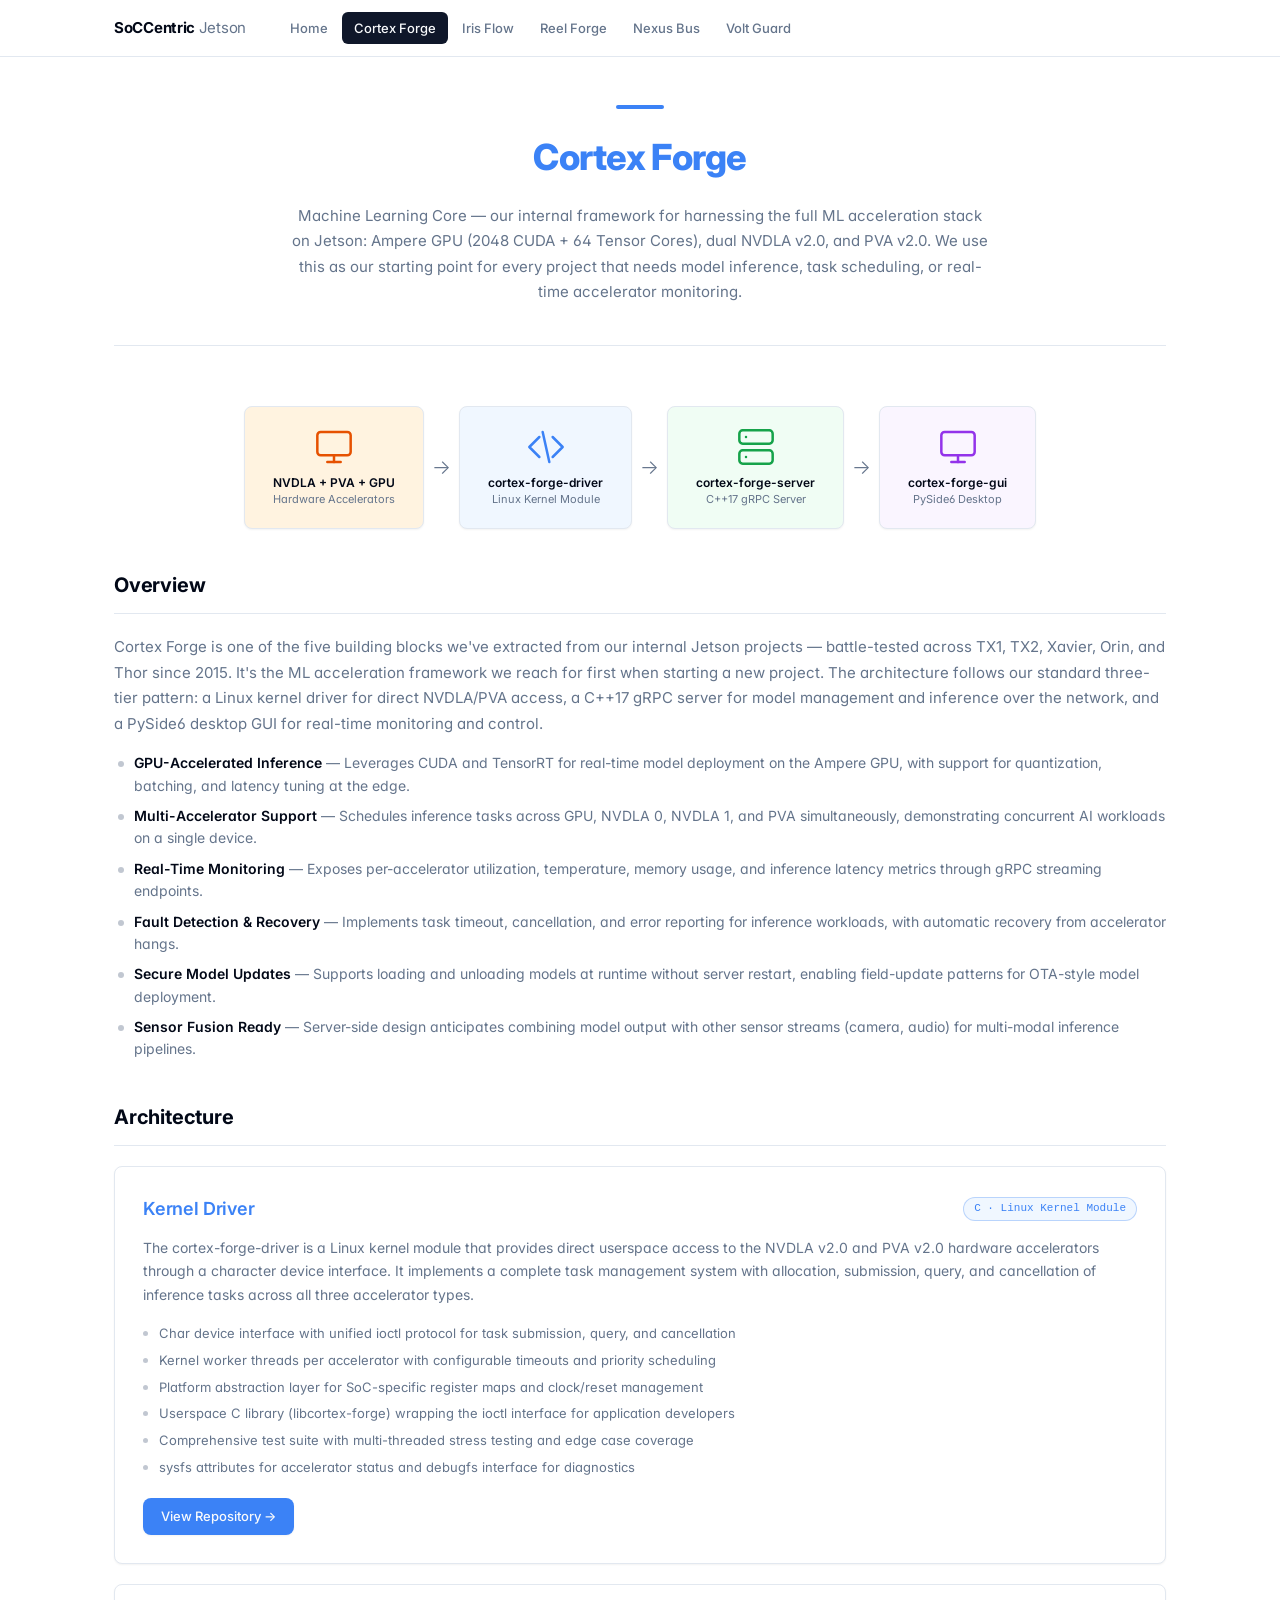
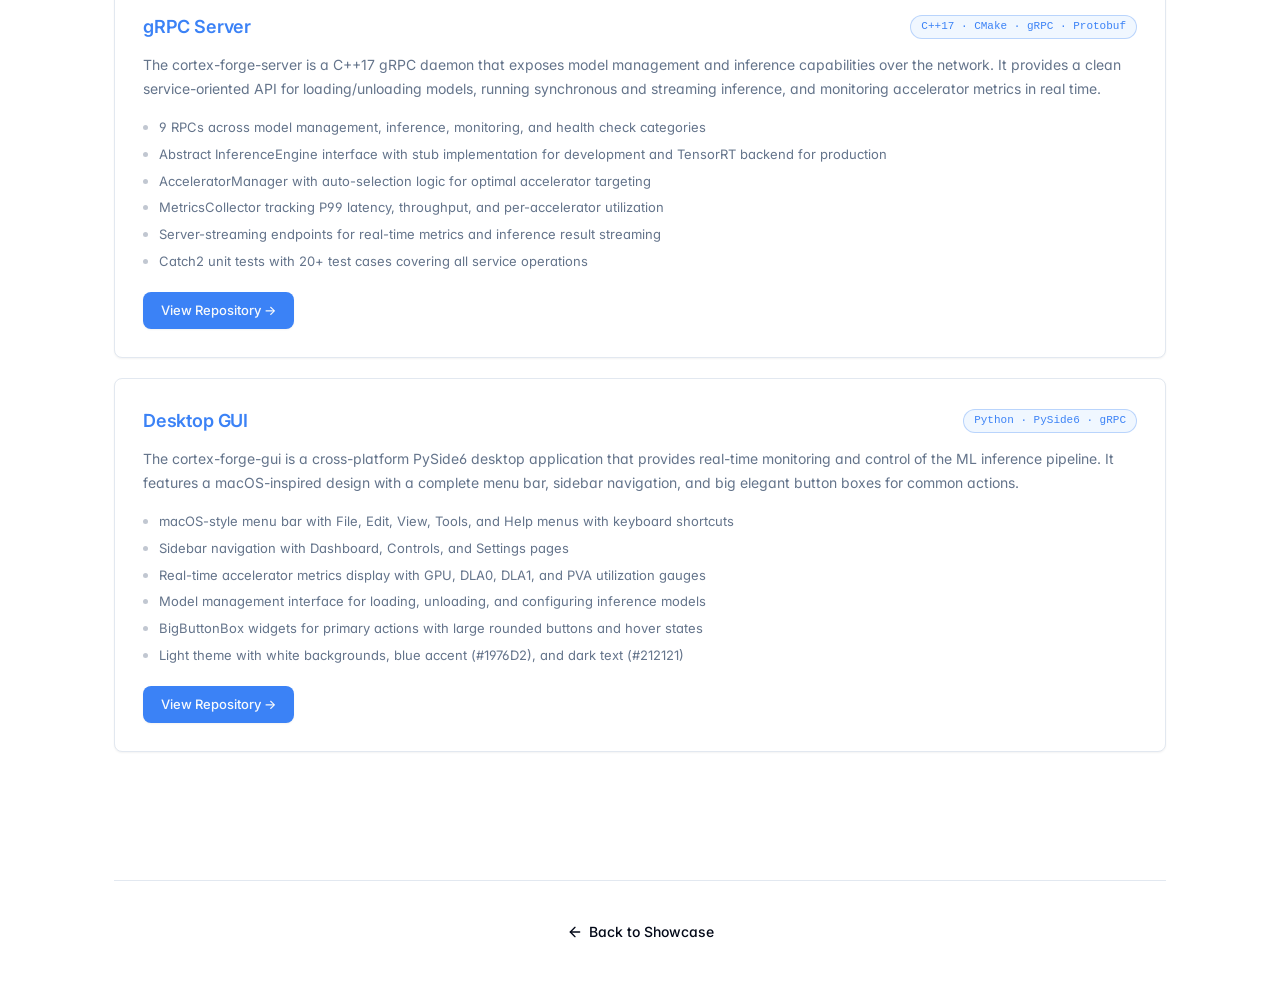
==== commit 69296515: "rewrite project pages with authentic building-block story - Replaced generic 'showcase project' mark" ====
--- a/cortex-forge.html
+++ b/cortex-forge.html
@@ -40,7 +40,7 @@
       <div class="project-header">
         <div class="color-bar" style="background:hsl(var(--cf))"></div>
         <h1>Cortex Forge</h1>
-        <p class="subtitle">Machine Learning Core — harnesses the full ML acceleration stack of the NVIDIA Jetson AGX Orin, including the Ampere GPU with 2048 CUDA cores and 64 Tensor Cores, dual NVDLA v2.0 deep learning accelerators, and the PVA v2.0 programmable vision accelerator. Exposes model loading, inference execution, and real-time accelerator monitoring through a clean three-tier architecture.</p>
+        <p class="subtitle">Machine Learning Core — our internal framework for harnessing the full ML acceleration stack on Jetson: Ampere GPU (2048 CUDA + 64 Tensor Cores), dual NVDLA v2.0, and PVA v2.0. We use this as our starting point for every project that needs model inference, task scheduling, or real-time accelerator monitoring.</p>
       </div>
 
       <!-- SVG Flow Diagram -->
@@ -69,7 +69,7 @@
       <!-- Overview -->
       <div class="section">
         <h2>Overview</h2>
-        <p>Cortex Forge is an open-source showcase project that demonstrates full exploitation of the NVIDIA Jetson AGX Orin's machine learning and AI acceleration capabilities. The project targets the AGX Orin as its foundational hardware and is composed of three independent sub-projects, each living in its own GitHub repository. The architecture follows a clean three-tier pattern: a Linux kernel driver provides direct hardware access to the NVDLA and PVA accelerators, a C++17 gRPC server exposes model management and inference over the network, and a cross-platform PySide6 desktop GUI delivers real-time monitoring and control.</p>
+        <p>Cortex Forge is one of the five building blocks we've extracted from our internal Jetson projects — battle-tested across TX1, TX2, Xavier, Orin, and Thor since 2015. It's the ML acceleration framework we reach for first when starting a new project. The architecture follows our standard three-tier pattern: a Linux kernel driver for direct NVDLA/PVA access, a C++17 gRPC server for model management and inference over the network, and a PySide6 desktop GUI for real-time monitoring and control.</p>
         <ul>
           <li><strong>GPU-Accelerated Inference</strong> — Leverages CUDA and TensorRT for real-time model deployment on the Ampere GPU, with support for quantization, batching, and latency tuning at the edge.</li>
           <li><strong>Multi-Accelerator Support</strong> — Schedules inference tasks across GPU, NVDLA 0, NVDLA 1, and PVA simultaneously, demonstrating concurrent AI workloads on a single device.</li>
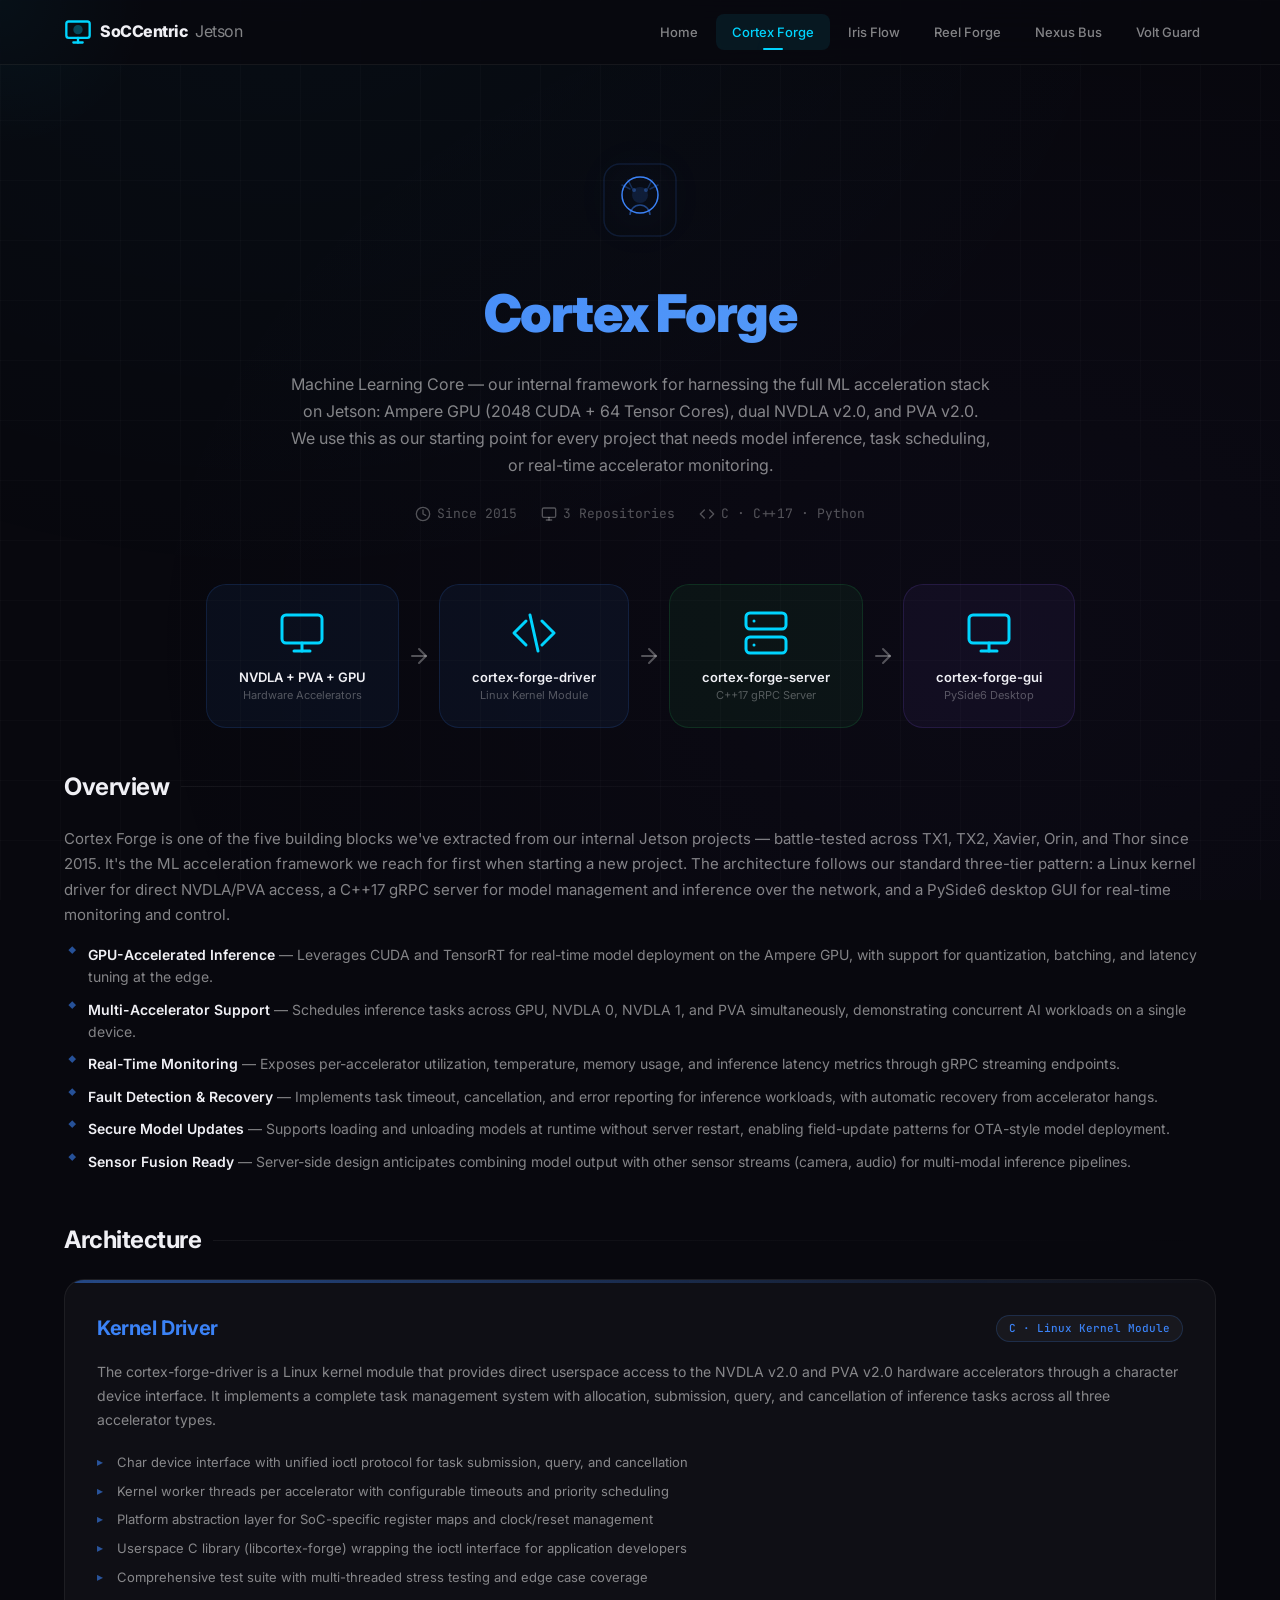
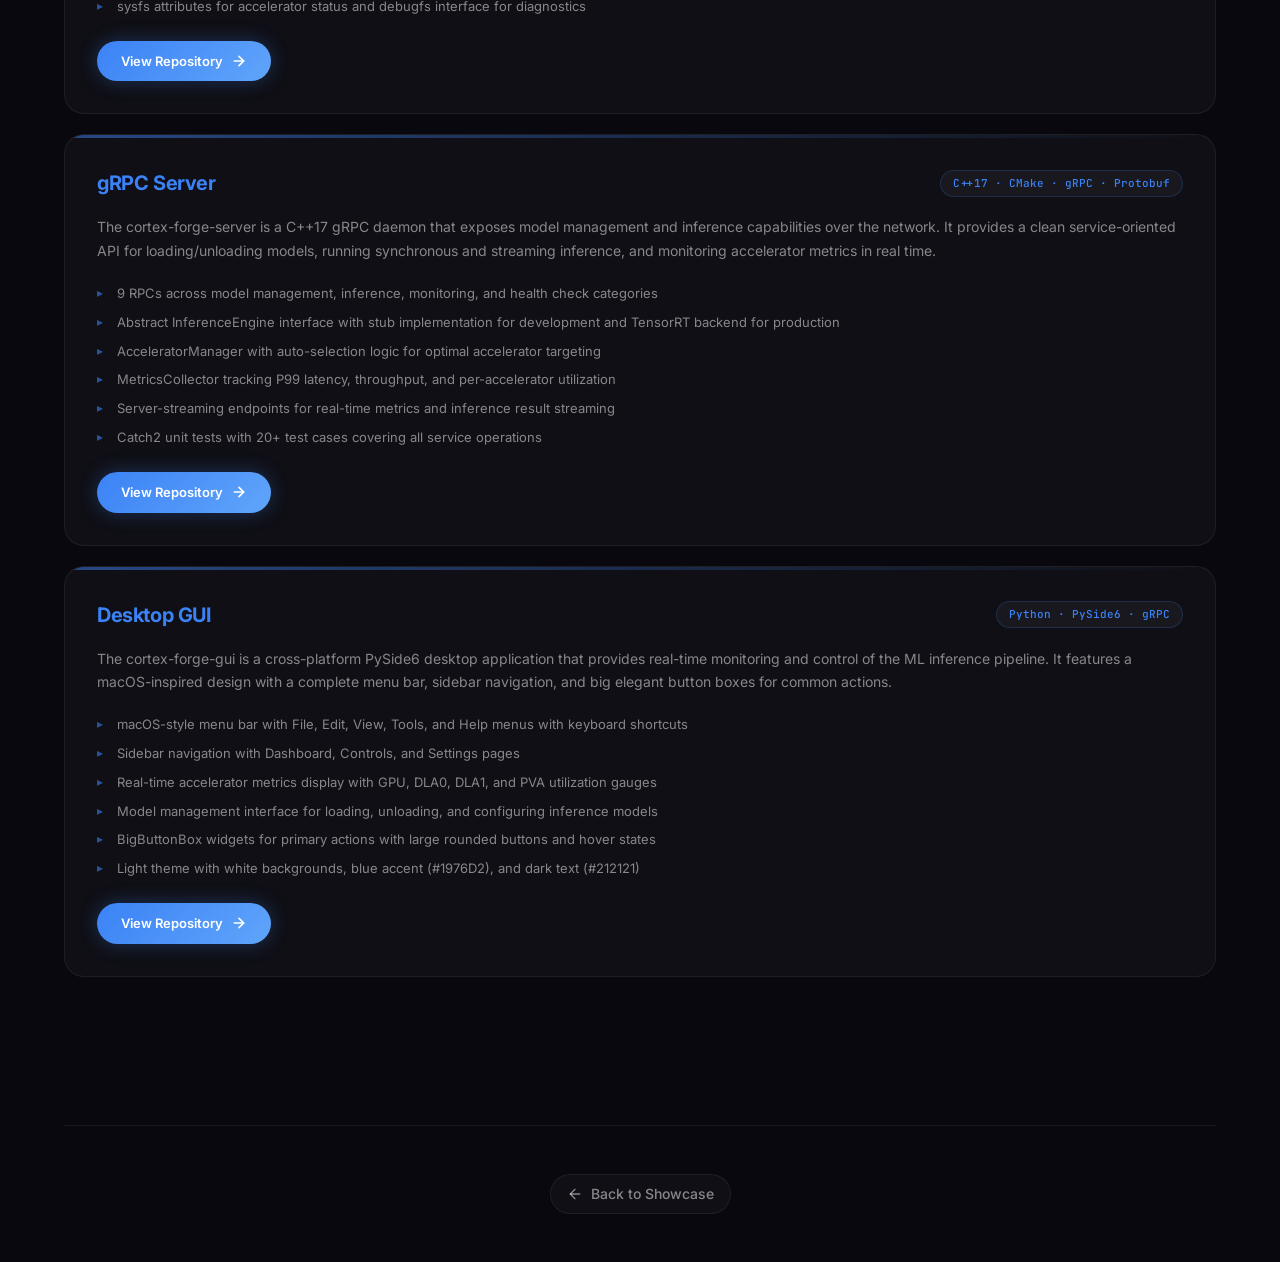
==== commit 4443f59d: "complete ultra-modern redesign: dark theme, animated SoC SVG, custom icons, scroll reveals - Dark cy" ====
--- a/cortex-forge.html
+++ b/cortex-forge.html
@@ -5,23 +5,30 @@
   <meta name="viewport" content="width=device-width, initial-scale=1.0">
   <title>Cortex Forge — ML Core | SoCCentric Jetson</title>
   <link rel="stylesheet" href="style.css">
-  <link rel="icon" type="image/svg+xml" href="data:image/svg+xml,<svg xmlns='http://www.w3.org/2000/svg' viewBox='0 0 100 100'><text y='.9em' font-size='90'>⚡</text></svg>">
+  <link rel="icon" type="image/svg+xml" href="data:image/svg+xml,<svg xmlns='http://www.w3.org/2000/svg' viewBox='0 0 100 100'><text y='.9em' font-size='90' fill='%233b82f6'>⚡</text></svg>">
   <style>
-    .project-header h1 { color: hsl(var(--cf)); }
-    .sub-card h3 { color: hsl(var(--cf)); }
-    .sub-card .repo-link { background: hsl(var(--cf)); }
-    .sub-card .tech { background: hsl(var(--cf-bg)); color: hsl(var(--cf)); border-color: hsl(var(--cf) / 0.3); }
-    .flow-node.hardware svg { color: #E65100; }
-    .flow-node.driver svg { color: hsl(var(--cf)); }
-    .flow-node.server svg { color: hsl(var(--if)); }
-    .flow-node.gui svg { color: hsl(var(--nb)); }
+    :root { --card-accent: var(--cf); --card-glow-color: var(--cf-glow); }
+    .project-hero h1 { background: linear-gradient(135deg, var(--cf), #60a5fa); -webkit-background-clip: text; -webkit-text-fill-color: transparent; background-clip: text; }
+    .sub-card::before { background: linear-gradient(90deg, var(--cf), transparent); }
+    .sub-card .repo-link { background: linear-gradient(135deg, var(--cf), #60a5fa); box-shadow: 0 0 20px var(--cf-glow); }
+    .sub-card h3 { color: var(--cf); }
+    .sub-card .tech { border-color: rgba(59,130,246,0.2); color: var(--cf); }
   </style>
 </head>
 <body>
+  <div class="bg-grid"></div>
+  <div class="bg-glow"></div>
+  <div class="cursor-glow" id="cursorGlow"></div>
 
   <nav class="nav">
     <div class="nav-inner">
-      <a href="index.html" class="nav-logo">SoCCentric <span>Jetson</span></a>
+      <a href="index.html" class="nav-logo">
+        <svg class="logo-icon" viewBox="0 0 24 24" fill="none" stroke="currentColor" stroke-width="2" stroke-linecap="round" stroke-linejoin="round">
+          <rect x="2" y="3" width="20" height="14" rx="2"/><line x1="8" y1="21" x2="16" y2="21"/><line x1="12" y1="17" x2="12" y2="21"/>
+          <circle cx="12" cy="10" r="3" fill="currentColor" opacity="0.3"/>
+        </svg>
+        SoCCentric <span>Jetson</span>
+      </a>
       <ul class="nav-links">
         <li><a href="index.html">Home</a></li>
         <li><a href="cortex-forge.html" class="active">Cortex Forge</a></li>
@@ -36,39 +43,52 @@
   <div class="container">
     <div class="project-page">
 
-      <!-- Header -->
-      <div class="project-header">
-        <div class="color-bar" style="background:hsl(var(--cf))"></div>
+      <!-- Hero -->
+      <div class="project-hero">
+        <svg class="project-icon-large" viewBox="0 0 80 80" fill="none">
+          <rect x="4" y="4" width="72" height="72" rx="16" stroke="currentColor" stroke-width="1.5" opacity="0.15"/>
+          <circle cx="40" cy="35" r="18" stroke="currentColor" stroke-width="1.5"/>
+          <circle cx="40" cy="35" r="8" fill="currentColor" opacity="0.15"/>
+          <path d="M30 55c0-5.523 4.477-10 10-10s10 4.477 10 10" stroke="currentColor" stroke-width="1.5" opacity="0.5"/>
+          <path d="M22 25l8 4M58 25l-8 4M28 20l4 8M52 20l-4 8" stroke="currentColor" stroke-width="1.5" opacity="0.3" stroke-linecap="round"/>
+          <circle cx="34" cy="30" r="2" fill="currentColor" opacity="0.4"/>
+          <circle cx="46" cy="30" r="2" fill="currentColor" opacity="0.4"/>
+        </svg>
         <h1>Cortex Forge</h1>
         <p class="subtitle">Machine Learning Core — our internal framework for harnessing the full ML acceleration stack on Jetson: Ampere GPU (2048 CUDA + 64 Tensor Cores), dual NVDLA v2.0, and PVA v2.0. We use this as our starting point for every project that needs model inference, task scheduling, or real-time accelerator monitoring.</p>
+        <div class="project-meta">
+          <span><svg viewBox="0 0 24 24" fill="none" stroke="currentColor" stroke-width="2" stroke-linecap="round" stroke-linejoin="round"><circle cx="12" cy="12" r="10"/><polyline points="12 6 12 12 16 14"/></svg> Since 2015</span>
+          <span><svg viewBox="0 0 24 24" fill="none" stroke="currentColor" stroke-width="2" stroke-linecap="round" stroke-linejoin="round"><rect x="2" y="3" width="20" height="14" rx="2"/><line x1="8" y1="21" x2="16" y2="21"/><line x1="12" y1="17" x2="12" y2="21"/></svg> 3 Repositories</span>
+          <span><svg viewBox="0 0 24 24" fill="none" stroke="currentColor" stroke-width="2" stroke-linecap="round" stroke-linejoin="round"><polyline points="16 18 22 12 16 6"/><polyline points="8 6 2 12 8 18"/></svg> C · C++17 · Python</span>
+        </div>
       </div>
 
-      <!-- SVG Flow Diagram -->
-      <div class="flow-diagram" style="padding:20px 0 40px">
-        <div class="flow-node hardware" style="background:#FFF3E0">
-          <svg viewBox="0 0 24 24" fill="none" stroke="currentColor" stroke-width="1.5" stroke-linecap="round" stroke-linejoin="round"><rect x="2" y="3" width="20" height="14" rx="2" ry="2"/><line x1="8" y1="21" x2="16" y2="21"/><line x1="12" y1="17" x2="12" y2="21"/></svg>
-          <span class="label">NVDLA + PVA + GPU<br><small>Hardware Accelerators</small></span>
+      <!-- Flow Diagram -->
+      <div class="flow-track" style="padding:20px 0 40px">
+        <div class="flow-step" style="background:rgba(59,130,246,0.06);border-color:rgba(59,130,246,0.15);">
+          <svg class="step-icon" viewBox="0 0 24 24" fill="none" stroke="currentColor" stroke-width="1.5" stroke-linecap="round" stroke-linejoin="round"><rect x="2" y="3" width="20" height="14" rx="2"/><line x1="8" y1="21" x2="16" y2="21"/><line x1="12" y1="17" x2="12" y2="21"/></svg>
+          <span class="step-label">NVDLA + PVA + GPU<small>Hardware Accelerators</small></span>
         </div>
-        <span class="flow-arrow">→</span>
-        <div class="flow-node driver" style="background:hsl(var(--cf-bg))">
-          <svg viewBox="0 0 24 24" fill="none" stroke="currentColor" stroke-width="1.5" stroke-linecap="round" stroke-linejoin="round"><polyline points="16 18 22 12 16 6"/><polyline points="8 6 2 12 8 18"/><line x1="10" y1="3" x2="14" y2="21"/></svg>
-          <span class="label">cortex-forge-driver<br><small>Linux Kernel Module</small></span>
+        <div class="flow-connector"><svg viewBox="0 0 24 24" fill="none" stroke="currentColor" stroke-width="2" stroke-linecap="round" stroke-linejoin="round"><path d="M5 12h14"/><polyline points="12 5 19 12 12 19"/></svg></div>
+        <div class="flow-step" style="background:rgba(59,130,246,0.06);border-color:rgba(59,130,246,0.15);">
+          <svg class="step-icon" viewBox="0 0 24 24" fill="none" stroke="currentColor" stroke-width="1.5" stroke-linecap="round" stroke-linejoin="round"><polyline points="16 18 22 12 16 6"/><polyline points="8 6 2 12 8 18"/><line x1="10" y1="3" x2="14" y2="21"/></svg>
+          <span class="step-label">cortex-forge-driver<small>Linux Kernel Module</small></span>
         </div>
-        <span class="flow-arrow">→</span>
-        <div class="flow-node server" style="background:hsl(var(--if-bg))">
-          <svg viewBox="0 0 24 24" fill="none" stroke="currentColor" stroke-width="1.5" stroke-linecap="round" stroke-linejoin="round"><rect x="2" y="2" width="20" height="8" rx="2" ry="2"/><rect x="2" y="14" width="20" height="8" rx="2" ry="2"/><line x1="6" y1="6" x2="6.01" y2="6"/><line x1="6" y1="18" x2="6.01" y2="18"/></svg>
-          <span class="label">cortex-forge-server<br><small>C++17 gRPC Server</small></span>
+        <div class="flow-connector"><svg viewBox="0 0 24 24" fill="none" stroke="currentColor" stroke-width="2" stroke-linecap="round" stroke-linejoin="round"><path d="M5 12h14"/><polyline points="12 5 19 12 12 19"/></svg></div>
+        <div class="flow-step" style="background:rgba(34,197,94,0.06);border-color:rgba(34,197,94,0.15);">
+          <svg class="step-icon" viewBox="0 0 24 24" fill="none" stroke="currentColor" stroke-width="1.5" stroke-linecap="round" stroke-linejoin="round"><rect x="2" y="2" width="20" height="8" rx="2"/><rect x="2" y="14" width="20" height="8" rx="2"/><line x1="6" y1="6" x2="6.01" y2="6"/><line x1="6" y1="18" x2="6.01" y2="18"/></svg>
+          <span class="step-label">cortex-forge-server<small>C++17 gRPC Server</small></span>
         </div>
-        <span class="flow-arrow">→</span>
-        <div class="flow-node gui" style="background:hsl(var(--nb-bg))">
-          <svg viewBox="0 0 24 24" fill="none" stroke="currentColor" stroke-width="1.5" stroke-linecap="round" stroke-linejoin="round"><rect x="2" y="3" width="20" height="14" rx="2" ry="2"/><line x1="8" y1="21" x2="16" y2="21"/><line x1="12" y1="17" x2="12" y2="21"/></svg>
-          <span class="label">cortex-forge-gui<br><small>PySide6 Desktop</small></span>
+        <div class="flow-connector"><svg viewBox="0 0 24 24" fill="none" stroke="currentColor" stroke-width="2" stroke-linecap="round" stroke-linejoin="round"><path d="M5 12h14"/><polyline points="12 5 19 12 12 19"/></svg></div>
+        <div class="flow-step" style="background:rgba(139,92,246,0.06);border-color:rgba(139,92,246,0.15);">
+          <svg class="step-icon" viewBox="0 0 24 24" fill="none" stroke="currentColor" stroke-width="1.5" stroke-linecap="round" stroke-linejoin="round"><rect x="2" y="3" width="20" height="14" rx="2"/><line x1="8" y1="21" x2="16" y2="21"/><line x1="12" y1="17" x2="12" y2="21"/></svg>
+          <span class="step-label">cortex-forge-gui<small>PySide6 Desktop</small></span>
         </div>
       </div>
 
       <!-- Overview -->
-      <div class="section">
-        <h2>Overview</h2>
+      <div class="section reveal">
+        <h2>Overview <span class="section-line"></span></h2>
         <p>Cortex Forge is one of the five building blocks we've extracted from our internal Jetson projects — battle-tested across TX1, TX2, Xavier, Orin, and Thor since 2015. It's the ML acceleration framework we reach for first when starting a new project. The architecture follows our standard three-tier pattern: a Linux kernel driver for direct NVDLA/PVA access, a C++17 gRPC server for model management and inference over the network, and a PySide6 desktop GUI for real-time monitoring and control.</p>
         <ul>
           <li><strong>GPU-Accelerated Inference</strong> — Leverages CUDA and TensorRT for real-time model deployment on the Ampere GPU, with support for quantization, batching, and latency tuning at the edge.</li>
@@ -81,8 +101,8 @@
       </div>
 
       <!-- Architecture -->
-      <div class="section">
-        <h2>Architecture</h2>
+      <div class="section reveal">
+        <h2>Architecture <span class="section-line"></span></h2>
         <div class="sub-grid">
 
           <div class="sub-card">
@@ -99,7 +119,7 @@
               <li>Comprehensive test suite with multi-threaded stress testing and edge case coverage</li>
               <li>sysfs attributes for accelerator status and debugfs interface for diagnostics</li>
             </ul>
-            <a class="repo-link" href="https://github.com/soccentric-jetson-oss/cortex-forge-driver">View Repository →</a>
+            <a class="repo-link" href="https://github.com/soccentric-jetson-oss/cortex-forge-driver">View Repository <svg viewBox="0 0 24 24" fill="none" stroke="currentColor" stroke-width="2.5" stroke-linecap="round" stroke-linejoin="round"><path d="M5 12h14"/><polyline points="12 5 19 12 12 19"/></svg></a>
           </div>
 
           <div class="sub-card">
@@ -116,7 +136,7 @@
               <li>Server-streaming endpoints for real-time metrics and inference result streaming</li>
               <li>Catch2 unit tests with 20+ test cases covering all service operations</li>
             </ul>
-            <a class="repo-link" href="https://github.com/soccentric-jetson-oss/cortex-forge-server">View Repository →</a>
+            <a class="repo-link" href="https://github.com/soccentric-jetson-oss/cortex-forge-server">View Repository <svg viewBox="0 0 24 24" fill="none" stroke="currentColor" stroke-width="2.5" stroke-linecap="round" stroke-linejoin="round"><path d="M5 12h14"/><polyline points="12 5 19 12 12 19"/></svg></a>
           </div>
 
           <div class="sub-card">
@@ -133,7 +153,7 @@
               <li>BigButtonBox widgets for primary actions with large rounded buttons and hover states</li>
               <li>Light theme with white backgrounds, blue accent (#1976D2), and dark text (#212121)</li>
             </ul>
-            <a class="repo-link" href="https://github.com/soccentric-jetson-oss/cortex-forge-gui">View Repository →</a>
+            <a class="repo-link" href="https://github.com/soccentric-jetson-oss/cortex-forge-gui">View Repository <svg viewBox="0 0 24 24" fill="none" stroke="currentColor" stroke-width="2.5" stroke-linecap="round" stroke-linejoin="round"><path d="M5 12h14"/><polyline points="12 5 19 12 12 19"/></svg></a>
           </div>
 
         </div>
@@ -149,5 +169,11 @@
     </div>
   </div>
 
+  <script>
+    const cursor = document.getElementById('cursorGlow');
+    document.addEventListener('mousemove', (e) => { cursor.style.left = e.clientX + 'px'; cursor.style.top = e.clientY + 'px'; });
+    const observer = new IntersectionObserver((entries) => { entries.forEach(e => { if (e.isIntersecting) e.target.classList.add('visible'); }); }, { threshold: 0.1 });
+    document.querySelectorAll('.reveal').forEach(el => observer.observe(el));
+  </script>
 </body>
 </html>
--- a/style.css
+++ b/style.css
@@ -1,117 +1,158 @@
 /* ═══════════════════════════════════════════════════════════════════════════
-   Jetson AGX Orin Capability Showcase — shadcn/ui Design System
+   SoCCentric Jetson — Ultra-Modern Design System
    ═══════════════════════════════════════════════════════════════════════════ */
 
-@import url('https://fonts.googleapis.com/css2?family=Inter:wght@300;400;500;600;700;800&display=swap');
+@import url('https://fonts.googleapis.com/css2?family=Inter:wght@300;400;500;600;700;800;900&family=JetBrains+Mono:wght@400;500;600&display=swap');
 
 :root {
-  /* ── shadcn/ui HSL Color Tokens ─────────────────────────────────────── */
-  --background: 0 0% 100%;
-  --foreground: 222.2 84% 4.9%;
-  --card: 0 0% 100%;
-  --card-foreground: 222.2 84% 4.9%;
-  --popover: 0 0% 100%;
-  --popover-foreground: 222.2 84% 4.9%;
-  --primary: 222.2 47.4% 11.2%;
-  --primary-foreground: 210 40% 98%;
-  --secondary: 210 40% 96.1%;
-  --secondary-foreground: 222.2 47.4% 11.2%;
-  --muted: 210 40% 96.1%;
-  --muted-foreground: 215.4 16.3% 46.9%;
-  --accent: 210 40% 96.1%;
-  --accent-foreground: 222.2 47.4% 11.2%;
-  --destructive: 0 84.2% 60.2%;
-  --destructive-foreground: 210 40% 98%;
-  --border: 214.3 31.8% 91.4%;
-  --input: 214.3 31.8% 91.4%;
-  --ring: 222.2 84% 4.9%;
-  --radius: 0.5rem;
-
-  /* ── Project Accent Colors (HSL) ────────────────────────────────────── */
-  --cf: 217.2 91.2% 59.8%;       /* Blue */
-  --cf-bg: 214.3 100% 97.1%;
-  --if: 142.1 76.2% 36.3%;      /* Green */
-  --if-bg: 138.5 76.5% 96.7%;
-  --rf: 24.6 95% 53.1%;         /* Orange */
-  --rf-bg: 33.3 100% 96.5%;
-  --nb: 271.5 81.3% 55.9%;      /* Purple */
-  --nb-bg: 270 100% 98%;
-  --vg: 0 72.2% 50.6%;          /* Red */
-  --vg-bg: 0 100% 97.1%;
-
-  /* ── Typography ──────────────────────────────────────────────────────── */
-  --font-sans: 'Inter', -apple-system, BlinkMacSystemFont, 'Segoe UI', Roboto, sans-serif;
-  --font-mono: 'JetBrains Mono', 'SF Mono', 'Fira Code', 'Cascadia Code', monospace;
-
-  /* ── Shadows ─────────────────────────────────────────────────────────── */
-  --shadow-sm: 0 1px 2px 0 rgb(0 0 0 / 0.05);
-  --shadow: 0 1px 3px 0 rgb(0 0 0 / 0.1), 0 1px 2px -1px rgb(0 0 0 / 0.1);
-  --shadow-md: 0 4px 6px -1px rgb(0 0 0 / 0.1), 0 2px 4px -2px rgb(0 0 0 / 0.1);
-  --shadow-lg: 0 10px 15px -3px rgb(0 0 0 / 0.1), 0 4px 6px -4px rgb(0 0 0 / 0.1);
-}
-
-/* ── Reset ─────────────────────────────────────────────────────────────── */
-*, *::before, *::after {
-  margin: 0;
-  padding: 0;
-  box-sizing: border-box;
-}
-
-/* ── Base ──────────────────────────────────────────────────────────────── */
+  --bg-primary: #08080e;
+  --bg-secondary: #0d0d1a;
+  --bg-card: rgba(255, 255, 255, 0.03);
+  --bg-card-hover: rgba(255, 255, 255, 0.06);
+  --border-subtle: rgba(255, 255, 255, 0.06);
+  --border-glow: rgba(0, 212, 255, 0.15);
+  --text-primary: #f0f0f5;
+  --text-secondary: rgba(255, 255, 255, 0.5);
+  --text-tertiary: rgba(255, 255, 255, 0.3);
+  --accent-cyan: #00d4ff;
+  --accent-blue: #3b82f6;
+  --accent-purple: #8b5cf6;
+  --accent-pink: #ec4899;
+  --accent-orange: #f97316;
+  --accent-green: #22c55e;
+  --accent-red: #ef4444;
+  --glow-cyan: 0 0 20px rgba(0, 212, 255, 0.15), 0 0 60px rgba(0, 212, 255, 0.05);
+  --glow-blue: 0 0 20px rgba(59, 130, 246, 0.15), 0 0 60px rgba(59, 130, 246, 0.05);
+  --radius-sm: 8px;
+  --radius-md: 12px;
+  --radius-lg: 20px;
+  --radius-xl: 28px;
+  --font-sans: 'Inter', -apple-system, BlinkMacSystemFont, 'Segoe UI', sans-serif;
+  --font-mono: 'JetBrains Mono', 'SF Mono', 'Fira Code', monospace;
+  
+  /* Project accent colors */
+  --cf: #3b82f6;
+  --cf-glow: rgba(59, 130, 246, 0.3);
+  --if: #22c55e;
+  --if-glow: rgba(34, 197, 94, 0.3);
+  --rf: #f97316;
+  --rf-glow: rgba(249, 115, 22, 0.3);
+  --nb: #8b5cf6;
+  --nb-glow: rgba(139, 92, 246, 0.3);
+  --vg: #ef4444;
+  --vg-glow: rgba(239, 68, 68, 0.3);
+}
+
+* { margin: 0; padding: 0; box-sizing: border-box; }
+
 html {
   scroll-behavior: smooth;
-  -webkit-text-size-adjust: 100%;
+  overflow-x: hidden;
 }
 
 body {
   font-family: var(--font-sans);
-  background: hsl(var(--background));
-  color: hsl(var(--foreground));
+  background: var(--bg-primary);
+  color: var(--text-primary);
   line-height: 1.6;
   -webkit-font-smoothing: antialiased;
-  -moz-osx-font-smoothing: grayscale;
-  font-feature-settings: "cv02", "cv03", "cv04", "cv11";
-}
-
+  overflow-x: hidden;
+  cursor: default;
+}
+
+/* ── Animated Background ───────────────────────────────────────────────── */
+.bg-grid {
+  position: fixed;
+  top: 0; left: 0;
+  width: 100%; height: 100%;
+  background-image:
+    linear-gradient(rgba(255,255,255,0.02) 1px, transparent 1px),
+    linear-gradient(90deg, rgba(255,255,255,0.02) 1px, transparent 1px);
+  background-size: 60px 60px;
+  z-index: 0;
+  pointer-events: none;
+}
+
+.bg-glow {
+  position: fixed;
+  top: -40%; left: -20%;
+  width: 140%; height: 140%;
+  background: radial-gradient(ellipse at 30% 20%, rgba(0, 212, 255, 0.03) 0%, transparent 50%),
+              radial-gradient(ellipse at 70% 80%, rgba(139, 92, 246, 0.03) 0%, transparent 50%);
+  z-index: 0;
+  pointer-events: none;
+  animation: bgPulse 8s ease-in-out infinite alternate;
+}
+
+@keyframes bgPulse {
+  0% { opacity: 0.5; transform: scale(1); }
+  100% { opacity: 1; transform: scale(1.05); }
+}
+
+/* ── Custom Cursor ─────────────────────────────────────────────────────── */
+.cursor-glow {
+  position: fixed;
+  width: 300px;
+  height: 300px;
+  border-radius: 50%;
+  background: radial-gradient(circle, rgba(0, 212, 255, 0.04) 0%, transparent 70%);
+  pointer-events: none;
+  z-index: 9999;
+  transform: translate(-50%, -50%);
+  transition: opacity 0.3s;
+  mix-blend-mode: screen;
+}
+
+/* ── Container ──────────────────────────────────────────────────────────── */
 .container {
-  max-width: 1100px;
+  position: relative;
+  z-index: 1;
+  max-width: 1200px;
   margin: 0 auto;
   padding: 0 24px;
 }
 
 /* ── Navigation ────────────────────────────────────────────────────────── */
 .nav {
-  background: hsl(var(--background));
-  border-bottom: 1px solid hsl(var(--border));
-  position: sticky;
-  top: 0;
+  position: fixed;
+  top: 0; left: 0; right: 0;
   z-index: 100;
-  backdrop-filter: blur(12px);
-  -webkit-backdrop-filter: blur(12px);
-  background: hsl(var(--background) / 0.85);
+  background: rgba(8, 8, 14, 0.8);
+  backdrop-filter: blur(20px);
+  -webkit-backdrop-filter: blur(20px);
+  border-bottom: 1px solid var(--border-subtle);
 }
 
 .nav-inner {
-  max-width: 1100px;
+  max-width: 1200px;
   margin: 0 auto;
   display: flex;
   align-items: center;
-  height: 56px;
+  height: 64px;
   padding: 0 24px;
-  gap: 32px;
+  gap: 40px;
 }
 
 .nav-logo {
-  font-weight: 700;
-  font-size: 15px;
-  color: hsl(var(--foreground));
+  font-weight: 800;
+  font-size: 16px;
+  color: var(--text-primary);
   text-decoration: none;
   white-space: nowrap;
-  letter-spacing: -0.02em;
+  letter-spacing: -0.03em;
+  display: flex;
+  align-items: center;
+  gap: 8px;
+}
+
+.nav-logo .logo-icon {
+  width: 28px;
+  height: 28px;
+  color: var(--accent-cyan);
 }
 
 .nav-logo span {
-  color: hsl(var(--muted-foreground));
+  color: var(--text-secondary);
   font-weight: 400;
 }
 
@@ -120,129 +161,538 @@
   gap: 2px;
   list-style: none;
   overflow-x: auto;
+  margin-left: auto;
 }
 
 .nav-links a {
   display: block;
-  padding: 6px 12px;
-  border-radius: calc(var(--radius) - 2px);
+  padding: 8px 16px;
+  border-radius: var(--radius-sm);
   font-size: 13px;
   font-weight: 500;
-  color: hsl(var(--muted-foreground));
+  color: var(--text-secondary);
   text-decoration: none;
-  transition: all 0.15s ease;
+  transition: all 0.2s ease;
   white-space: nowrap;
+  position: relative;
 }
 
 .nav-links a:hover {
-  background: hsl(var(--accent));
-  color: hsl(var(--accent-foreground));
+  color: var(--text-primary);
+  background: rgba(255,255,255,0.05);
 }
 
 .nav-links a.active {
-  background: hsl(var(--primary));
-  color: hsl(var(--primary-foreground));
+  color: var(--accent-cyan);
+  background: rgba(0, 212, 255, 0.08);
+}
+
+.nav-links a.active::after {
+  content: '';
+  position: absolute;
+  bottom: 0;
+  left: 50%;
+  transform: translateX(-50%);
+  width: 20px;
+  height: 2px;
+  background: var(--accent-cyan);
+  border-radius: 1px;
+  box-shadow: var(--glow-cyan);
 }
 
 /* ── Hero ──────────────────────────────────────────────────────────────── */
 .hero {
+  position: relative;
+  min-height: 100vh;
+  display: flex;
+  flex-direction: column;
+  align-items: center;
+  justify-content: center;
+  padding: 120px 0 60px;
+  overflow: hidden;
+}
+
+.hero-content {
   text-align: center;
-  padding: 96px 0 48px;
+  max-width: 800px;
+  margin: 0 auto;
+  position: relative;
+  z-index: 2;
+}
+
+.hero-badge {
+  display: inline-flex;
+  align-items: center;
+  gap: 8px;
+  padding: 6px 16px;
+  border-radius: 100px;
+  background: rgba(0, 212, 255, 0.08);
+  border: 1px solid rgba(0, 212, 255, 0.15);
+  font-size: 12px;
+  font-weight: 500;
+  color: var(--accent-cyan);
+  margin-bottom: 24px;
+  animation: fadeInDown 0.6s ease both;
+}
+
+.hero-badge .dot {
+  width: 6px;
+  height: 6px;
+  border-radius: 50%;
+  background: var(--accent-cyan);
+  animation: pulse 2s ease-in-out infinite;
+}
+
+@keyframes pulse {
+  0%, 100% { opacity: 1; transform: scale(1); }
+  50% { opacity: 0.5; transform: scale(0.8); }
 }
 
 .hero h1 {
-  font-size: 48px;
+  font-size: clamp(40px, 8vw, 80px);
+  font-weight: 900;
+  letter-spacing: -0.04em;
+  line-height: 1.05;
+  margin-bottom: 20px;
+  animation: fadeInUp 0.8s ease 0.1s both;
+}
+
+.hero h1 .gradient-text {
+  background: linear-gradient(135deg, var(--accent-cyan), var(--accent-blue), var(--accent-purple));
+  -webkit-background-clip: text;
+  -webkit-text-fill-color: transparent;
+  background-clip: text;
+}
+
+.hero h1 .block {
+  display: block;
+}
+
+.hero p {
+  color: var(--text-secondary);
+  font-size: clamp(15px, 2vw, 18px);
+  max-width: 600px;
+  margin: 0 auto 32px;
+  line-height: 1.7;
+  animation: fadeInUp 0.8s ease 0.2s both;
+}
+
+.hero-cta {
+  display: inline-flex;
+  align-items: center;
+  gap: 12px;
+  padding: 14px 32px;
+  border-radius: 100px;
+  background: linear-gradient(135deg, var(--accent-cyan), var(--accent-blue));
+  color: #fff;
+  font-size: 15px;
+  font-weight: 600;
+  text-decoration: none;
+  transition: all 0.3s ease;
+  box-shadow: 0 0 30px rgba(0, 212, 255, 0.2);
+  animation: fadeInUp 0.8s ease 0.3s both;
+}
+
+.hero-cta:hover {
+  transform: translateY(-2px);
+  box-shadow: 0 0 40px rgba(0, 212, 255, 0.3);
+}
+
+.hero-cta svg {
+  width: 18px;
+  height: 18px;
+  transition: transform 0.2s ease;
+}
+
+.hero-cta:hover svg {
+  transform: translateX(4px);
+}
+
+/* ── Hero SoC SVG ─────────────────────────────────────────────────────── */
+.hero-soc {
+  position: relative;
+  width: 100%;
+  max-width: 900px;
+  margin: 40px auto 0;
+  animation: fadeInUp 1s ease 0.4s both;
+}
+
+.hero-soc svg {
+  width: 100%;
+  height: auto;
+  filter: drop-shadow(0 0 40px rgba(0, 212, 255, 0.05));
+}
+
+/* ── Stats Bar ──────────────────────────────────────────────────────────── */
+.stats-bar {
+  display: flex;
+  justify-content: center;
+  gap: 48px;
+  padding: 40px 0;
+  border-top: 1px solid var(--border-subtle);
+  border-bottom: 1px solid var(--border-subtle);
+  margin: 0 24px;
+  flex-wrap: wrap;
+}
+
+.stat-item {
+  text-align: center;
+}
+
+.stat-number {
+  font-size: 32px;
   font-weight: 800;
   letter-spacing: -0.03em;
-  line-height: 1.1;
+  background: linear-gradient(135deg, var(--text-primary), var(--text-secondary));
+  -webkit-background-clip: text;
+  -webkit-text-fill-color: transparent;
+  background-clip: text;
+}
+
+.stat-label {
+  font-size: 12px;
+  color: var(--text-tertiary);
+  font-weight: 500;
+  text-transform: uppercase;
+  letter-spacing: 0.08em;
+  margin-top: 4px;
+}
+
+/* ── Section ───────────────────────────────────────────────────────────── */
+.section-header {
+  text-align: center;
+  margin-bottom: 48px;
+}
+
+.section-header h2 {
+  font-size: clamp(28px, 4vw, 40px);
+  font-weight: 800;
+  letter-spacing: -0.03em;
+  margin-bottom: 12px;
+}
+
+.section-header p {
+  color: var(--text-secondary);
+  font-size: 16px;
+  max-width: 500px;
+  margin: 0 auto;
+}
+
+.section-tag {
+  display: inline-flex;
+  align-items: center;
+  gap: 6px;
+  padding: 4px 12px;
+  border-radius: 100px;
+  background: rgba(255,255,255,0.04);
+  border: 1px solid var(--border-subtle);
+  font-size: 11px;
+  font-weight: 600;
+  color: var(--text-tertiary);
+  text-transform: uppercase;
+  letter-spacing: 0.1em;
+  margin-bottom: 16px;
+}
+
+/* ── Architecture Flow ─────────────────────────────────────────────────── */
+.architecture-flow {
+  padding: 80px 0;
+}
+
+.flow-track {
+  display: flex;
+  align-items: center;
+  justify-content: center;
+  gap: 0;
+  flex-wrap: wrap;
+  position: relative;
+}
+
+.flow-step {
+  display: flex;
+  flex-direction: column;
+  align-items: center;
+  gap: 12px;
+  padding: 24px 32px;
+  border-radius: var(--radius-lg);
+  background: var(--bg-card);
+  border: 1px solid var(--border-subtle);
+  min-width: 140px;
+  transition: all 0.3s ease;
+  position: relative;
+}
+
+.flow-step:hover {
+  background: var(--bg-card-hover);
+  border-color: var(--border-glow);
+  transform: translateY(-4px);
+  box-shadow: var(--glow-cyan);
+}
+
+.flow-step .step-icon {
+  width: 48px;
+  height: 48px;
+  color: var(--accent-cyan);
+}
+
+.flow-step .step-label {
+  font-size: 13px;
+  font-weight: 600;
+  text-align: center;
+  line-height: 1.3;
+}
+
+.flow-step .step-label small {
+  display: block;
+  font-weight: 400;
+  font-size: 11px;
+  color: var(--text-tertiary);
+  margin-top: 2px;
+}
+
+.flow-connector {
+  display: flex;
+  align-items: center;
+  padding: 0 8px;
+  color: var(--text-tertiary);
+  animation: flowPulse 2s ease-in-out infinite;
+}
+
+.flow-connector svg {
+  width: 24px;
+  height: 24px;
+}
+
+@keyframes flowPulse {
+  0%, 100% { opacity: 0.3; }
+  50% { opacity: 0.8; }
+}
+
+/* ── Project Cards Grid ────────────────────────────────────────────────── */
+.projects-grid {
+  padding: 80px 0;
+}
+
+.projects {
+  display: grid;
+  grid-template-columns: repeat(auto-fit, minmax(340px, 1fr));
+  gap: 20px;
+}
+
+.project-card {
+  position: relative;
+  background: var(--bg-card);
+  border: 1px solid var(--border-subtle);
+  border-radius: var(--radius-lg);
+  padding: 32px;
+  transition: all 0.4s cubic-bezier(0.175, 0.885, 0.32, 1.275);
+  cursor: pointer;
+  text-decoration: none;
+  color: inherit;
+  display: flex;
+  flex-direction: column;
+  overflow: hidden;
+  transform-style: preserve-3d;
+  perspective: 1000px;
+}
+
+.project-card::before {
+  content: '';
+  position: absolute;
+  top: 0; left: 0;
+  right: 0; bottom: 0;
+  border-radius: var(--radius-lg);
+  opacity: 0;
+  transition: opacity 0.4s ease;
+  pointer-events: none;
+}
+
+.project-card:hover {
+  background: var(--bg-card-hover);
+  border-color: var(--border-glow);
+  transform: translateY(-8px) scale(1.01);
+  box-shadow: 0 20px 60px rgba(0, 0, 0, 0.3);
+}
+
+.project-card .card-glow {
+  position: absolute;
+  top: -50%;
+  left: -50%;
+  width: 200%;
+  height: 200%;
+  background: radial-gradient(circle at var(--mouse-x, 50%) var(--mouse-y, 50%), 
+              var(--card-glow-color, rgba(0,212,255,0.06)) 0%, transparent 60%);
+  pointer-events: none;
+  opacity: 0;
+  transition: opacity 0.3s ease;
+}
+
+.project-card:hover .card-glow {
+  opacity: 1;
+}
+
+.project-card .card-icon {
+  width: 64px;
+  height: 64px;
   margin-bottom: 20px;
-}
-
-.hero h1 span {
-  color: hsl(var(--muted-foreground));
-  font-weight: 400;
-}
-
-.hero p {
-  color: hsl(var(--muted-foreground));
+  color: var(--card-accent, var(--accent-cyan));
+  flex-shrink: 0;
+}
+
+.project-card .card-icon svg {
+  width: 100%;
+  height: 100%;
+  filter: drop-shadow(0 0 10px var(--card-glow-color, rgba(0,212,255,0.2)));
+}
+
+.project-card h2 {
+  font-size: 20px;
+  font-weight: 700;
+  letter-spacing: -0.02em;
+  margin-bottom: 8px;
+  color: var(--card-accent, var(--text-primary));
+}
+
+.project-card .card-subtitle {
+  font-size: 12px;
+  font-weight: 500;
+  color: var(--text-tertiary);
+  text-transform: uppercase;
+  letter-spacing: 0.08em;
+  margin-bottom: 12px;
+  font-family: var(--font-mono);
+}
+
+.project-card .summary {
+  color: var(--text-secondary);
+  font-size: 14px;
+  line-height: 1.7;
+  margin-bottom: 20px;
+  flex: 1;
+}
+
+.project-card .tags {
+  display: flex;
+  gap: 6px;
+  flex-wrap: wrap;
+}
+
+.project-card .tag {
+  display: inline-flex;
+  align-items: center;
+  padding: 4px 12px;
+  border-radius: 100px;
+  font-size: 11px;
+  font-weight: 500;
+  background: rgba(255,255,255,0.04);
+  border: 1px solid var(--border-subtle);
+  color: var(--text-secondary);
+  transition: all 0.2s ease;
+}
+
+.project-card:hover .tag {
+  background: rgba(255,255,255,0.06);
+  border-color: rgba(255,255,255,0.1);
+}
+
+.project-card .card-arrow {
+  position: absolute;
+  top: 24px;
+  right: 24px;
+  width: 32px;
+  height: 32px;
+  color: var(--text-tertiary);
+  transition: all 0.3s ease;
+  opacity: 0;
+  transform: translateX(-8px);
+}
+
+.project-card:hover .card-arrow {
+  opacity: 1;
+  transform: translateX(0);
+  color: var(--card-accent, var(--accent-cyan));
+}
+
+/* ── Project Page ──────────────────────────────────────────────────────── */
+.project-page {
+  padding: 100px 0 60px;
+  min-height: 100vh;
+}
+
+.project-hero {
+  text-align: center;
+  padding: 60px 0 40px;
+  position: relative;
+}
+
+.project-hero .project-icon-large {
+  width: 80px;
+  height: 80px;
+  margin: 0 auto 24px;
+  color: var(--card-accent, var(--accent-cyan));
+  filter: drop-shadow(0 0 20px var(--card-glow-color, rgba(0,212,255,0.2)));
+}
+
+.project-hero h1 {
+  font-size: clamp(32px, 5vw, 52px);
+  font-weight: 900;
+  letter-spacing: -0.03em;
+  margin-bottom: 16px;
+}
+
+.project-hero .subtitle {
+  color: var(--text-secondary);
   font-size: 16px;
-  max-width: 600px;
+  max-width: 700px;
   margin: 0 auto;
   line-height: 1.7;
 }
 
-/* ── SVG Flow Diagram ──────────────────────────────────────────────────── */
-.flow-diagram {
-  display: flex;
-  align-items: center;
+.project-hero .project-meta {
+  display: flex;
   justify-content: center;
-  gap: 4px;
-  padding: 48px 0;
+  gap: 24px;
+  margin-top: 24px;
   flex-wrap: wrap;
 }
 
-.flow-node {
-  display: flex;
-  flex-direction: column;
-  align-items: center;
-  gap: 8px;
-  padding: 20px 28px;
-  border-radius: var(--radius);
-  border: 1px solid hsl(var(--border));
-  min-width: 120px;
-  background: hsl(var(--card));
-  transition: all 0.2s ease;
-  box-shadow: var(--shadow-sm);
-}
-
-.flow-node:hover {
-  box-shadow: var(--shadow-md);
-  border-color: hsl(var(--ring) / 0.2);
-}
-
-.flow-node svg {
-  width: 40px;
-  height: 40px;
-  color: hsl(var(--muted-foreground));
-}
-
-.flow-node .label {
-  font-size: 12px;
-  font-weight: 600;
-  text-align: center;
-  line-height: 1.4;
-  color: hsl(var(--foreground));
-}
-
-.flow-node .label small {
-  font-weight: 400;
-  font-size: 11px;
-  color: hsl(var(--muted-foreground));
-}
-
-.flow-arrow {
-  font-size: 20px;
-  color: hsl(var(--muted-foreground));
-  font-weight: 300;
-  padding: 0 4px;
+.project-hero .project-meta span {
+  display: inline-flex;
+  align-items: center;
+  gap: 6px;
+  font-size: 13px;
+  color: var(--text-tertiary);
+  font-family: var(--font-mono);
+}
+
+.project-hero .project-meta svg {
+  width: 16px;
+  height: 16px;
 }
 
 /* ── Section ───────────────────────────────────────────────────────────── */
 .section {
-  margin-bottom: 40px;
+  margin-bottom: 48px;
 }
 
 .section h2 {
-  font-size: 20px;
+  font-size: 24px;
   font-weight: 700;
-  letter-spacing: -0.01em;
+  letter-spacing: -0.02em;
   margin-bottom: 20px;
-  padding-bottom: 12px;
-  border-bottom: 1px solid hsl(var(--border));
+  display: flex;
+  align-items: center;
+  gap: 12px;
+}
+
+.section h2 .section-line {
+  flex: 1;
+  height: 1px;
+  background: linear-gradient(90deg, var(--border-subtle), transparent);
 }
 
 .section p {
-  color: hsl(var(--muted-foreground));
+  color: var(--text-secondary);
   font-size: 15px;
   line-height: 1.7;
   margin-bottom: 16px;
@@ -255,136 +705,26 @@
 
 .section li {
   font-size: 14px;
-  margin-bottom: 8px;
-  color: hsl(var(--muted-foreground));
-  padding-left: 20px;
+  margin-bottom: 10px;
+  color: var(--text-secondary);
+  padding-left: 24px;
   position: relative;
   line-height: 1.6;
 }
 
 .section li::before {
-  content: "";
+  content: "◆";
   position: absolute;
   left: 4px;
-  top: 9px;
-  width: 6px;
-  height: 6px;
-  border-radius: 50%;
-  background: hsl(var(--muted-foreground) / 0.4);
+  top: 0;
+  font-size: 8px;
+  color: var(--card-accent, var(--accent-cyan));
+  opacity: 0.6;
 }
 
 .section li strong {
-  color: hsl(var(--foreground));
+  color: var(--text-primary);
   font-weight: 600;
-}
-
-/* ── Project Cards (Home) ──────────────────────────────────────────────── */
-.projects {
-  display: grid;
-  gap: 16px;
-  padding: 24px 0 48px;
-}
-
-.project-card {
-  background: hsl(var(--card));
-  border: 1px solid hsl(var(--border));
-  border-radius: var(--radius);
-  padding: 24px;
-  transition: all 0.2s ease;
-  cursor: pointer;
-  text-decoration: none;
-  display: block;
-  color: inherit;
-  box-shadow: var(--shadow-sm);
-}
-
-.project-card:hover {
-  box-shadow: var(--shadow-md);
-  border-color: hsl(var(--ring) / 0.3);
-}
-
-.project-card .card-header {
-  display: flex;
-  align-items: center;
-  gap: 12px;
-  margin-bottom: 12px;
-}
-
-.project-card .color-dot {
-  width: 10px;
-  height: 10px;
-  border-radius: 50%;
-  flex-shrink: 0;
-}
-
-.project-card h2 {
-  font-size: 17px;
-  font-weight: 600;
-  letter-spacing: -0.01em;
-}
-
-.project-card .summary {
-  color: hsl(var(--muted-foreground));
-  font-size: 14px;
-  line-height: 1.6;
-  margin-bottom: 16px;
-}
-
-.project-card .tags {
-  display: flex;
-  gap: 6px;
-  flex-wrap: wrap;
-}
-
-.project-card .tag {
-  display: inline-flex;
-  align-items: center;
-  padding: 2px 10px;
-  border-radius: 9999px;
-  font-size: 12px;
-  font-weight: 500;
-  border: 1px solid hsl(var(--border));
-  background: hsl(var(--secondary));
-  color: hsl(var(--secondary-foreground));
-  transition: all 0.15s ease;
-}
-
-.project-card .tag:hover {
-  opacity: 0.8;
-}
-
-/* ── Project Page ──────────────────────────────────────────────────────── */
-.project-page {
-  padding: 48px 0;
-}
-
-.project-header {
-  text-align: center;
-  padding-bottom: 40px;
-  border-bottom: 1px solid hsl(var(--border));
-  margin-bottom: 40px;
-}
-
-.project-header .color-bar {
-  width: 48px;
-  height: 4px;
-  border-radius: 2px;
-  margin: 0 auto 20px;
-}
-
-.project-header h1 {
-  font-size: 36px;
-  font-weight: 800;
-  letter-spacing: -0.02em;
-  margin-bottom: 16px;
-}
-
-.project-header .subtitle {
-  color: hsl(var(--muted-foreground));
-  font-size: 15px;
-  max-width: 700px;
-  margin: 0 auto;
-  line-height: 1.7;
 }
 
 /* ── Sub-project Cards ─────────────────────────────────────────────────── */
@@ -395,216 +735,276 @@
 }
 
 .sub-card {
-  background: hsl(var(--card));
-  border: 1px solid hsl(var(--border));
-  border-radius: var(--radius);
-  padding: 28px;
-  transition: all 0.2s ease;
-  box-shadow: var(--shadow-sm);
+  background: var(--bg-card);
+  border: 1px solid var(--border-subtle);
+  border-radius: var(--radius-lg);
+  padding: 32px;
+  transition: all 0.3s ease;
+  position: relative;
+  overflow: hidden;
+}
+
+.sub-card::before {
+  content: '';
+  position: absolute;
+  top: 0; left: 0;
+  width: 100%; height: 3px;
+  background: linear-gradient(90deg, var(--card-accent, var(--accent-cyan)), transparent);
+  opacity: 0.5;
 }
 
 .sub-card:hover {
-  box-shadow: var(--shadow-md);
-  border-color: hsl(var(--ring) / 0.2);
+  background: var(--bg-card-hover);
+  border-color: var(--border-glow);
+  transform: translateY(-2px);
 }
 
 .sub-card .sub-header {
   display: flex;
   align-items: center;
   justify-content: space-between;
-  margin-bottom: 12px;
+  margin-bottom: 16px;
   flex-wrap: wrap;
   gap: 8px;
 }
 
 .sub-card h3 {
-  font-size: 18px;
-  font-weight: 600;
-  letter-spacing: -0.01em;
+  font-size: 20px;
+  font-weight: 700;
+  letter-spacing: -0.02em;
 }
 
 .sub-card .tech {
   display: inline-flex;
   align-items: center;
-  padding: 2px 10px;
-  border-radius: 9999px;
+  padding: 4px 12px;
+  border-radius: 100px;
   font-size: 11px;
   font-weight: 500;
   font-family: var(--font-mono);
-  border: 1px solid hsl(var(--border));
-  background: hsl(var(--secondary));
-  color: hsl(var(--muted-foreground));
+  background: rgba(255,255,255,0.04);
+  border: 1px solid var(--border-subtle);
+  color: var(--text-tertiary);
 }
 
 .sub-card p {
-  color: hsl(var(--muted-foreground));
+  color: var(--text-secondary);
   font-size: 14px;
   line-height: 1.7;
-  margin-bottom: 16px;
+  margin-bottom: 20px;
 }
 
 .sub-card ul {
   padding-left: 0;
   list-style: none;
-  margin-bottom: 20px;
+  margin-bottom: 24px;
 }
 
 .sub-card li {
   font-size: 13px;
-  margin-bottom: 6px;
-  color: hsl(var(--muted-foreground));
-  padding-left: 16px;
+  margin-bottom: 8px;
+  color: var(--text-secondary);
+  padding-left: 20px;
   position: relative;
   line-height: 1.6;
 }
 
 .sub-card li::before {
-  content: "";
+  content: "▸";
   position: absolute;
   left: 0;
-  top: 8px;
-  width: 5px;
-  height: 5px;
-  border-radius: 50%;
-  background: hsl(var(--muted-foreground) / 0.4);
+  top: 0;
+  font-size: 12px;
+  color: var(--card-accent, var(--accent-cyan));
+  opacity: 0.6;
 }
 
 .sub-card .repo-link {
   display: inline-flex;
   align-items: center;
-  gap: 6px;
-  padding: 8px 18px;
-  border-radius: var(--radius);
+  gap: 8px;
+  padding: 10px 24px;
+  border-radius: 100px;
   font-size: 13px;
-  font-weight: 500;
+  font-weight: 600;
   text-decoration: none;
-  color: hsl(var(--primary-foreground));
-  transition: all 0.15s ease;
-  box-shadow: var(--shadow-sm);
+  color: #fff;
+  transition: all 0.3s ease;
+  background: linear-gradient(135deg, var(--card-accent, var(--accent-cyan)), var(--card-accent, var(--accent-blue)));
+  box-shadow: 0 0 20px var(--card-glow-color, rgba(0,212,255,0.15));
 }
 
 .sub-card .repo-link:hover {
-  opacity: 0.9;
-  box-shadow: var(--shadow);
+  transform: translateY(-2px);
+  box-shadow: 0 0 30px var(--card-glow-color, rgba(0,212,255,0.25));
+}
+
+.sub-card .repo-link svg {
+  width: 16px;
+  height: 16px;
+  transition: transform 0.2s ease;
+}
+
+.sub-card .repo-link:hover svg {
+  transform: translateX(4px);
 }
 
 /* ── Back Link ──────────────────────────────────────────────────────────── */
 .back-link {
   display: inline-flex;
   align-items: center;
-  gap: 6px;
+  gap: 8px;
   font-size: 14px;
   font-weight: 500;
-  color: hsl(var(--muted-foreground));
+  color: var(--text-secondary);
   text-decoration: none;
-  transition: color 0.15s ease;
-  padding: 8px 0;
+  transition: all 0.2s ease;
+  padding: 8px 16px;
+  border-radius: 100px;
+  background: var(--bg-card);
+  border: 1px solid var(--border-subtle);
 }
 
 .back-link:hover {
-  color: hsl(var(--foreground));
+  color: var(--text-primary);
+  background: var(--bg-card-hover);
+  border-color: var(--border-glow);
 }
 
 .back-link svg {
   width: 16px;
   height: 16px;
+  transition: transform 0.2s ease;
+}
+
+.back-link:hover svg {
+  transform: translateX(-4px);
 }
 
 /* ── Footer ────────────────────────────────────────────────────────────── */
 .footer {
   text-align: center;
-  padding: 32px 0;
-  color: hsl(var(--muted-foreground));
+  padding: 48px 0;
+  border-top: 1px solid var(--border-subtle);
+  margin-top: 40px;
+}
+
+.footer p {
+  color: var(--text-tertiary);
   font-size: 13px;
-  border-top: 1px solid hsl(var(--border));
-  margin-top: 40px;
 }
 
 .footer a {
-  color: hsl(var(--foreground));
+  color: var(--text-secondary);
   text-decoration: none;
   font-weight: 500;
+  transition: color 0.2s ease;
 }
 
 .footer a:hover {
-  text-decoration: underline;
-}
-
-/* ── Animations ─────────────────────────────────────────────────────────── */
+  color: var(--accent-cyan);
+}
+
+/* ── Scroll Animations ──────────────────────────────────────────────────── */
+.reveal {
+  opacity: 0;
+  transform: translateY(30px);
+  transition: all 0.8s cubic-bezier(0.175, 0.885, 0.32, 1.275);
+}
+
+.reveal.visible {
+  opacity: 1;
+  transform: translateY(0);
+}
+
+.reveal-delay-1 { transition-delay: 0.1s; }
+.reveal-delay-2 { transition-delay: 0.2s; }
+.reveal-delay-3 { transition-delay: 0.3s; }
+.reveal-delay-4 { transition-delay: 0.4s; }
+.reveal-delay-5 { transition-delay: 0.5s; }
+
+/* ── Keyframes ─────────────────────────────────────────────────────────── */
 @keyframes fadeInUp {
-  from {
-    opacity: 0;
-    transform: translateY(12px);
-  }
-  to {
-    opacity: 1;
-    transform: translateY(0);
-  }
-}
-
-.project-card {
-  animation: fadeInUp 0.4s ease both;
-}
-
-.project-card:nth-child(1) { animation-delay: 0.03s; }
-.project-card:nth-child(2) { animation-delay: 0.06s; }
-.project-card:nth-child(3) { animation-delay: 0.09s; }
-.project-card:nth-child(4) { animation-delay: 0.12s; }
-.project-card:nth-child(5) { animation-delay: 0.15s; }
+  from { opacity: 0; transform: translateY(20px); }
+  to { opacity: 1; transform: translateY(0); }
+}
+
+@keyframes fadeInDown {
+  from { opacity: 0; transform: translateY(-10px); }
+  to { opacity: 1; transform: translateY(0); }
+}
+
+@keyframes float {
+  0%, 100% { transform: translateY(0); }
+  50% { transform: translateY(-10px); }
+}
+
+@keyframes glowPulse {
+  0%, 100% { opacity: 0.3; }
+  50% { opacity: 0.8; }
+}
 
 /* ── Responsive ─────────────────────────────────────────────────────────── */
 @media (max-width: 768px) {
-  .hero h1 {
-    font-size: 28px;
-  }
-
-  .flow-diagram {
+  .nav-inner {
+    height: 56px;
+    gap: 16px;
+  }
+  
+  .nav-links a {
+    padding: 6px 10px;
+    font-size: 12px;
+  }
+  
+  .hero {
+    min-height: auto;
+    padding: 100px 0 40px;
+  }
+  
+  .stats-bar {
+    gap: 24px;
+    padding: 24px 0;
+  }
+  
+  .stat-number {
+    font-size: 24px;
+  }
+  
+  .projects {
+    grid-template-columns: 1fr;
+  }
+  
+  .flow-track {
     flex-direction: column;
-    gap: 2px;
-  }
-
-  .flow-arrow {
+    gap: 4px;
+  }
+  
+  .flow-connector {
     transform: rotate(90deg);
-  }
-
-  .nav-inner {
-    flex-wrap: wrap;
-    height: auto;
-    padding: 8px 0;
-    gap: 8px;
-  }
-
-  .nav-links {
-    padding-bottom: 4px;
-  }
-
-  .project-header h1 {
-    font-size: 28px;
-  }
-
-  .sub-grid {
-    grid-template-columns: 1fr;
+    padding: 4px 0;
+  }
+  
+  .project-card .card-arrow {
+    opacity: 1;
+    transform: translateX(0);
   }
 }
 
 @media (max-width: 480px) {
-  .hero {
-    padding: 64px 0 32px;
-  }
-
-  .hero h1 {
-    font-size: 24px;
-  }
-
   .container {
     padding: 0 16px;
   }
-
+  
   .project-card {
-    padding: 20px;
-  }
-
+    padding: 24px;
+  }
+  
   .sub-card {
-    padding: 20px;
-  }
-}
+    padding: 24px;
+  }
+  
+  .hero-cta {
+    padding: 12px 24px;
+    font-size: 14px;
+  }
+}
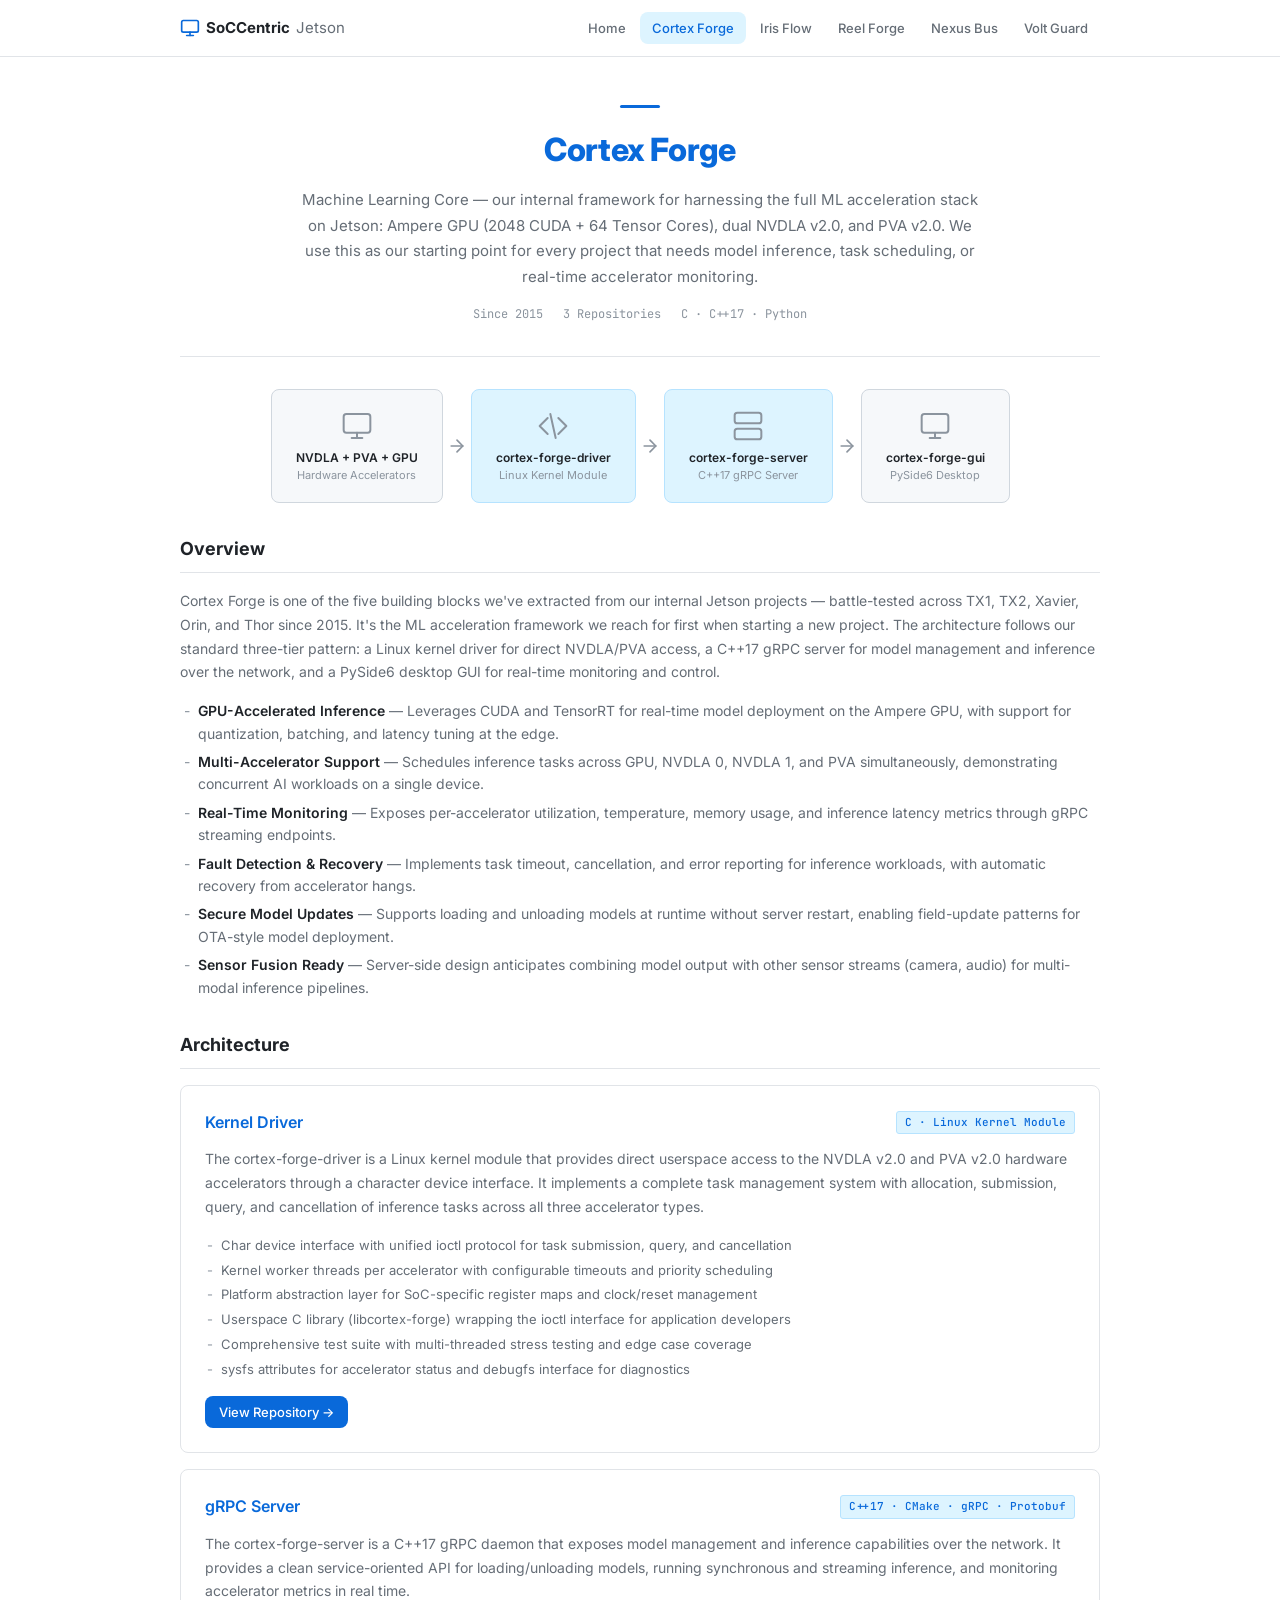
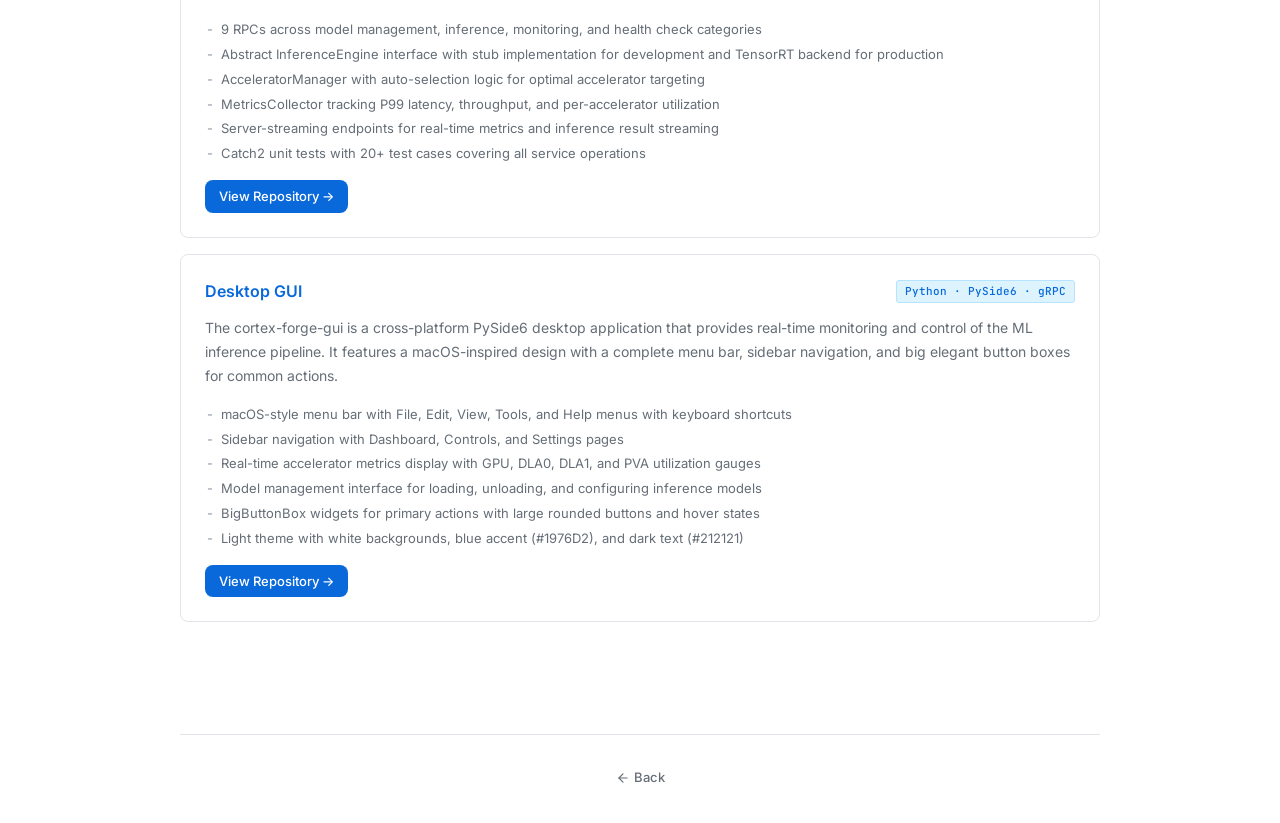
==== commit bb6ad76d: "strip back to clean, honest design — no gimmicks, no animations, no dark theme - Light theme with Gi" ====
--- a/cortex-forge.html
+++ b/cortex-forge.html
@@ -5,27 +5,21 @@
   <meta name="viewport" content="width=device-width, initial-scale=1.0">
   <title>Cortex Forge — ML Core | SoCCentric Jetson</title>
   <link rel="stylesheet" href="style.css">
-  <link rel="icon" type="image/svg+xml" href="data:image/svg+xml,<svg xmlns='http://www.w3.org/2000/svg' viewBox='0 0 100 100'><text y='.9em' font-size='90' fill='%233b82f6'>⚡</text></svg>">
+  <link rel="icon" type="image/svg+xml" href="data:image/svg+xml,<svg xmlns='http://www.w3.org/2000/svg' viewBox='0 0 100 100'><text y='.9em' font-size='90' fill='%230969da'>⚡</text></svg>">
   <style>
-    :root { --card-accent: var(--cf); --card-glow-color: var(--cf-glow); }
-    .project-hero h1 { background: linear-gradient(135deg, var(--cf), #60a5fa); -webkit-background-clip: text; -webkit-text-fill-color: transparent; background-clip: text; }
-    .sub-card::before { background: linear-gradient(90deg, var(--cf), transparent); }
-    .sub-card .repo-link { background: linear-gradient(135deg, var(--cf), #60a5fa); box-shadow: 0 0 20px var(--cf-glow); }
+    .project-header h1 { color: var(--cf); }
     .sub-card h3 { color: var(--cf); }
-    .sub-card .tech { border-color: rgba(59,130,246,0.2); color: var(--cf); }
+    .sub-card .repo-link { background: var(--cf); }
+    .sub-card .tech { background: #ddf4ff; color: var(--cf); border-color: #b6e3ff; }
   </style>
 </head>
 <body>
-  <div class="bg-grid"></div>
-  <div class="bg-glow"></div>
-  <div class="cursor-glow" id="cursorGlow"></div>
 
   <nav class="nav">
     <div class="nav-inner">
       <a href="index.html" class="nav-logo">
         <svg class="logo-icon" viewBox="0 0 24 24" fill="none" stroke="currentColor" stroke-width="2" stroke-linecap="round" stroke-linejoin="round">
           <rect x="2" y="3" width="20" height="14" rx="2"/><line x1="8" y1="21" x2="16" y2="21"/><line x1="12" y1="17" x2="12" y2="21"/>
-          <circle cx="12" cy="10" r="3" fill="currentColor" opacity="0.3"/>
         </svg>
         SoCCentric <span>Jetson</span>
       </a>
@@ -43,52 +37,41 @@
   <div class="container">
     <div class="project-page">
 
-      <!-- Hero -->
-      <div class="project-hero">
-        <svg class="project-icon-large" viewBox="0 0 80 80" fill="none">
-          <rect x="4" y="4" width="72" height="72" rx="16" stroke="currentColor" stroke-width="1.5" opacity="0.15"/>
-          <circle cx="40" cy="35" r="18" stroke="currentColor" stroke-width="1.5"/>
-          <circle cx="40" cy="35" r="8" fill="currentColor" opacity="0.15"/>
-          <path d="M30 55c0-5.523 4.477-10 10-10s10 4.477 10 10" stroke="currentColor" stroke-width="1.5" opacity="0.5"/>
-          <path d="M22 25l8 4M58 25l-8 4M28 20l4 8M52 20l-4 8" stroke="currentColor" stroke-width="1.5" opacity="0.3" stroke-linecap="round"/>
-          <circle cx="34" cy="30" r="2" fill="currentColor" opacity="0.4"/>
-          <circle cx="46" cy="30" r="2" fill="currentColor" opacity="0.4"/>
-        </svg>
+      <div class="project-header">
+        <div class="color-bar" style="background:var(--cf)"></div>
         <h1>Cortex Forge</h1>
         <p class="subtitle">Machine Learning Core — our internal framework for harnessing the full ML acceleration stack on Jetson: Ampere GPU (2048 CUDA + 64 Tensor Cores), dual NVDLA v2.0, and PVA v2.0. We use this as our starting point for every project that needs model inference, task scheduling, or real-time accelerator monitoring.</p>
         <div class="project-meta">
-          <span><svg viewBox="0 0 24 24" fill="none" stroke="currentColor" stroke-width="2" stroke-linecap="round" stroke-linejoin="round"><circle cx="12" cy="12" r="10"/><polyline points="12 6 12 12 16 14"/></svg> Since 2015</span>
-          <span><svg viewBox="0 0 24 24" fill="none" stroke="currentColor" stroke-width="2" stroke-linecap="round" stroke-linejoin="round"><rect x="2" y="3" width="20" height="14" rx="2"/><line x1="8" y1="21" x2="16" y2="21"/><line x1="12" y1="17" x2="12" y2="21"/></svg> 3 Repositories</span>
-          <span><svg viewBox="0 0 24 24" fill="none" stroke="currentColor" stroke-width="2" stroke-linecap="round" stroke-linejoin="round"><polyline points="16 18 22 12 16 6"/><polyline points="8 6 2 12 8 18"/></svg> C · C++17 · Python</span>
+          <span>Since 2015</span>
+          <span>3 Repositories</span>
+          <span>C · C++17 · Python</span>
         </div>
       </div>
 
-      <!-- Flow Diagram -->
-      <div class="flow-track" style="padding:20px 0 40px">
-        <div class="flow-step" style="background:rgba(59,130,246,0.06);border-color:rgba(59,130,246,0.15);">
+      <div class="flow-track" style="padding:0 0 32px">
+        <div class="flow-step" style="background:#f6f8fa;border-color:#d0d7de;">
           <svg class="step-icon" viewBox="0 0 24 24" fill="none" stroke="currentColor" stroke-width="1.5" stroke-linecap="round" stroke-linejoin="round"><rect x="2" y="3" width="20" height="14" rx="2"/><line x1="8" y1="21" x2="16" y2="21"/><line x1="12" y1="17" x2="12" y2="21"/></svg>
           <span class="step-label">NVDLA + PVA + GPU<small>Hardware Accelerators</small></span>
         </div>
         <div class="flow-connector"><svg viewBox="0 0 24 24" fill="none" stroke="currentColor" stroke-width="2" stroke-linecap="round" stroke-linejoin="round"><path d="M5 12h14"/><polyline points="12 5 19 12 12 19"/></svg></div>
-        <div class="flow-step" style="background:rgba(59,130,246,0.06);border-color:rgba(59,130,246,0.15);">
+        <div class="flow-step" style="background:#ddf4ff;border-color:#b6e3ff;">
           <svg class="step-icon" viewBox="0 0 24 24" fill="none" stroke="currentColor" stroke-width="1.5" stroke-linecap="round" stroke-linejoin="round"><polyline points="16 18 22 12 16 6"/><polyline points="8 6 2 12 8 18"/><line x1="10" y1="3" x2="14" y2="21"/></svg>
           <span class="step-label">cortex-forge-driver<small>Linux Kernel Module</small></span>
         </div>
         <div class="flow-connector"><svg viewBox="0 0 24 24" fill="none" stroke="currentColor" stroke-width="2" stroke-linecap="round" stroke-linejoin="round"><path d="M5 12h14"/><polyline points="12 5 19 12 12 19"/></svg></div>
-        <div class="flow-step" style="background:rgba(34,197,94,0.06);border-color:rgba(34,197,94,0.15);">
-          <svg class="step-icon" viewBox="0 0 24 24" fill="none" stroke="currentColor" stroke-width="1.5" stroke-linecap="round" stroke-linejoin="round"><rect x="2" y="2" width="20" height="8" rx="2"/><rect x="2" y="14" width="20" height="8" rx="2"/><line x1="6" y1="6" x2="6.01" y2="6"/><line x1="6" y1="18" x2="6.01" y2="18"/></svg>
+        <div class="flow-step" style="background:#ddf4ff;border-color:#b6e3ff;">
+          <svg class="step-icon" viewBox="0 0 24 24" fill="none" stroke="currentColor" stroke-width="1.5" stroke-linecap="round" stroke-linejoin="round"><rect x="2" y="2" width="20" height="8" rx="2"/><rect x="2" y="14" width="20" height="8" rx="2"/></svg>
           <span class="step-label">cortex-forge-server<small>C++17 gRPC Server</small></span>
         </div>
         <div class="flow-connector"><svg viewBox="0 0 24 24" fill="none" stroke="currentColor" stroke-width="2" stroke-linecap="round" stroke-linejoin="round"><path d="M5 12h14"/><polyline points="12 5 19 12 12 19"/></svg></div>
-        <div class="flow-step" style="background:rgba(139,92,246,0.06);border-color:rgba(139,92,246,0.15);">
+        <div class="flow-step" style="background:#f6f8fa;border-color:#d0d7de;">
           <svg class="step-icon" viewBox="0 0 24 24" fill="none" stroke="currentColor" stroke-width="1.5" stroke-linecap="round" stroke-linejoin="round"><rect x="2" y="3" width="20" height="14" rx="2"/><line x1="8" y1="21" x2="16" y2="21"/><line x1="12" y1="17" x2="12" y2="21"/></svg>
           <span class="step-label">cortex-forge-gui<small>PySide6 Desktop</small></span>
         </div>
       </div>
 
-      <!-- Overview -->
-      <div class="section reveal">
-        <h2>Overview <span class="section-line"></span></h2>
+      <div class="section">
+        <h2>Overview</h2>
         <p>Cortex Forge is one of the five building blocks we've extracted from our internal Jetson projects — battle-tested across TX1, TX2, Xavier, Orin, and Thor since 2015. It's the ML acceleration framework we reach for first when starting a new project. The architecture follows our standard three-tier pattern: a Linux kernel driver for direct NVDLA/PVA access, a C++17 gRPC server for model management and inference over the network, and a PySide6 desktop GUI for real-time monitoring and control.</p>
         <ul>
           <li><strong>GPU-Accelerated Inference</strong> — Leverages CUDA and TensorRT for real-time model deployment on the Ampere GPU, with support for quantization, batching, and latency tuning at the edge.</li>
@@ -100,9 +83,8 @@
         </ul>
       </div>
 
-      <!-- Architecture -->
-      <div class="section reveal">
-        <h2>Architecture <span class="section-line"></span></h2>
+      <div class="section">
+        <h2>Architecture</h2>
         <div class="sub-grid">
 
           <div class="sub-card">
@@ -119,7 +101,7 @@
               <li>Comprehensive test suite with multi-threaded stress testing and edge case coverage</li>
               <li>sysfs attributes for accelerator status and debugfs interface for diagnostics</li>
             </ul>
-            <a class="repo-link" href="https://github.com/soccentric-jetson-oss/cortex-forge-driver">View Repository <svg viewBox="0 0 24 24" fill="none" stroke="currentColor" stroke-width="2.5" stroke-linecap="round" stroke-linejoin="round"><path d="M5 12h14"/><polyline points="12 5 19 12 12 19"/></svg></a>
+            <a class="repo-link" href="https://github.com/soccentric-jetson-oss/cortex-forge-driver">View Repository →</a>
           </div>
 
           <div class="sub-card">
@@ -136,7 +118,7 @@
               <li>Server-streaming endpoints for real-time metrics and inference result streaming</li>
               <li>Catch2 unit tests with 20+ test cases covering all service operations</li>
             </ul>
-            <a class="repo-link" href="https://github.com/soccentric-jetson-oss/cortex-forge-server">View Repository <svg viewBox="0 0 24 24" fill="none" stroke="currentColor" stroke-width="2.5" stroke-linecap="round" stroke-linejoin="round"><path d="M5 12h14"/><polyline points="12 5 19 12 12 19"/></svg></a>
+            <a class="repo-link" href="https://github.com/soccentric-jetson-oss/cortex-forge-server">View Repository →</a>
           </div>
 
           <div class="sub-card">
@@ -153,7 +135,7 @@
               <li>BigButtonBox widgets for primary actions with large rounded buttons and hover states</li>
               <li>Light theme with white backgrounds, blue accent (#1976D2), and dark text (#212121)</li>
             </ul>
-            <a class="repo-link" href="https://github.com/soccentric-jetson-oss/cortex-forge-gui">View Repository <svg viewBox="0 0 24 24" fill="none" stroke="currentColor" stroke-width="2.5" stroke-linecap="round" stroke-linejoin="round"><path d="M5 12h14"/><polyline points="12 5 19 12 12 19"/></svg></a>
+            <a class="repo-link" href="https://github.com/soccentric-jetson-oss/cortex-forge-gui">View Repository →</a>
           </div>
 
         </div>
@@ -164,16 +146,10 @@
     <div class="footer">
       <p><a href="index.html" class="back-link">
         <svg viewBox="0 0 24 24" fill="none" stroke="currentColor" stroke-width="2" stroke-linecap="round" stroke-linejoin="round"><path d="M19 12H5"/><polyline points="12 19 5 12 12 5"/></svg>
-        Back to Showcase
+        Back
       </a></p>
     </div>
   </div>
 
-  <script>
-    const cursor = document.getElementById('cursorGlow');
-    document.addEventListener('mousemove', (e) => { cursor.style.left = e.clientX + 'px'; cursor.style.top = e.clientY + 'px'; });
-    const observer = new IntersectionObserver((entries) => { entries.forEach(e => { if (e.isIntersecting) e.target.classList.add('visible'); }); }, { threshold: 0.1 });
-    document.querySelectorAll('.reveal').forEach(el => observer.observe(el));
-  </script>
 </body>
 </html>
--- a/style.css
+++ b/style.css
@@ -1,352 +1,150 @@
 /* ═══════════════════════════════════════════════════════════════════════════
-   SoCCentric Jetson — Ultra-Modern Design System
+   SoCCentric Jetson — Clean, Honest Design
    ═══════════════════════════════════════════════════════════════════════════ */
 
-@import url('https://fonts.googleapis.com/css2?family=Inter:wght@300;400;500;600;700;800;900&family=JetBrains+Mono:wght@400;500;600&display=swap');
+@import url('https://fonts.googleapis.com/css2?family=Inter:wght@400;500;600;700;800&family=JetBrains+Mono:wght@400;500&display=swap');
 
 :root {
-  --bg-primary: #08080e;
-  --bg-secondary: #0d0d1a;
-  --bg-card: rgba(255, 255, 255, 0.03);
-  --bg-card-hover: rgba(255, 255, 255, 0.06);
-  --border-subtle: rgba(255, 255, 255, 0.06);
-  --border-glow: rgba(0, 212, 255, 0.15);
-  --text-primary: #f0f0f5;
-  --text-secondary: rgba(255, 255, 255, 0.5);
-  --text-tertiary: rgba(255, 255, 255, 0.3);
-  --accent-cyan: #00d4ff;
-  --accent-blue: #3b82f6;
-  --accent-purple: #8b5cf6;
-  --accent-pink: #ec4899;
-  --accent-orange: #f97316;
-  --accent-green: #22c55e;
-  --accent-red: #ef4444;
-  --glow-cyan: 0 0 20px rgba(0, 212, 255, 0.15), 0 0 60px rgba(0, 212, 255, 0.05);
-  --glow-blue: 0 0 20px rgba(59, 130, 246, 0.15), 0 0 60px rgba(59, 130, 246, 0.05);
-  --radius-sm: 8px;
-  --radius-md: 12px;
-  --radius-lg: 20px;
-  --radius-xl: 28px;
+  --bg: #ffffff;
+  --bg-muted: #f6f8fa;
+  --bg-card: #ffffff;
+  --border: #e1e4e8;
+  --border-hover: #d1d5db;
+  --text: #1f2328;
+  --text-secondary: #656d76;
+  --text-tertiary: #8b949e;
+  --accent: #0969da;
+  --accent-bg: #ddf4ff;
+  --radius: 8px;
   --font-sans: 'Inter', -apple-system, BlinkMacSystemFont, 'Segoe UI', sans-serif;
   --font-mono: 'JetBrains Mono', 'SF Mono', 'Fira Code', monospace;
-  
-  /* Project accent colors */
-  --cf: #3b82f6;
-  --cf-glow: rgba(59, 130, 246, 0.3);
-  --if: #22c55e;
-  --if-glow: rgba(34, 197, 94, 0.3);
-  --rf: #f97316;
-  --rf-glow: rgba(249, 115, 22, 0.3);
-  --nb: #8b5cf6;
-  --nb-glow: rgba(139, 92, 246, 0.3);
-  --vg: #ef4444;
-  --vg-glow: rgba(239, 68, 68, 0.3);
+
+  --cf: #0969da;
+  --if: #1a7f37;
+  --rf: #bd561d;
+  --nb: #8250df;
+  --vg: #cf222e;
 }
 
 * { margin: 0; padding: 0; box-sizing: border-box; }
-
-html {
-  scroll-behavior: smooth;
-  overflow-x: hidden;
-}
 
 body {
   font-family: var(--font-sans);
-  background: var(--bg-primary);
-  color: var(--text-primary);
+  background: var(--bg);
+  color: var(--text);
   line-height: 1.6;
   -webkit-font-smoothing: antialiased;
-  overflow-x: hidden;
-  cursor: default;
-}
-
-/* ── Animated Background ───────────────────────────────────────────────── */
-.bg-grid {
-  position: fixed;
-  top: 0; left: 0;
-  width: 100%; height: 100%;
-  background-image:
-    linear-gradient(rgba(255,255,255,0.02) 1px, transparent 1px),
-    linear-gradient(90deg, rgba(255,255,255,0.02) 1px, transparent 1px);
-  background-size: 60px 60px;
-  z-index: 0;
-  pointer-events: none;
-}
-
-.bg-glow {
-  position: fixed;
-  top: -40%; left: -20%;
-  width: 140%; height: 140%;
-  background: radial-gradient(ellipse at 30% 20%, rgba(0, 212, 255, 0.03) 0%, transparent 50%),
-              radial-gradient(ellipse at 70% 80%, rgba(139, 92, 246, 0.03) 0%, transparent 50%);
-  z-index: 0;
-  pointer-events: none;
-  animation: bgPulse 8s ease-in-out infinite alternate;
-}
-
-@keyframes bgPulse {
-  0% { opacity: 0.5; transform: scale(1); }
-  100% { opacity: 1; transform: scale(1.05); }
-}
-
-/* ── Custom Cursor ─────────────────────────────────────────────────────── */
-.cursor-glow {
-  position: fixed;
-  width: 300px;
-  height: 300px;
-  border-radius: 50%;
-  background: radial-gradient(circle, rgba(0, 212, 255, 0.04) 0%, transparent 70%);
-  pointer-events: none;
-  z-index: 9999;
-  transform: translate(-50%, -50%);
-  transition: opacity 0.3s;
-  mix-blend-mode: screen;
-}
-
-/* ── Container ──────────────────────────────────────────────────────────── */
+}
+
 .container {
-  position: relative;
-  z-index: 1;
-  max-width: 1200px;
+  max-width: 960px;
   margin: 0 auto;
-  padding: 0 24px;
+  padding: 0 20px;
 }
 
 /* ── Navigation ────────────────────────────────────────────────────────── */
 .nav {
-  position: fixed;
-  top: 0; left: 0; right: 0;
+  border-bottom: 1px solid var(--border);
+  background: var(--bg);
+  position: sticky;
+  top: 0;
   z-index: 100;
-  background: rgba(8, 8, 14, 0.8);
-  backdrop-filter: blur(20px);
-  -webkit-backdrop-filter: blur(20px);
-  border-bottom: 1px solid var(--border-subtle);
 }
 
 .nav-inner {
-  max-width: 1200px;
+  max-width: 960px;
   margin: 0 auto;
   display: flex;
   align-items: center;
-  height: 64px;
-  padding: 0 24px;
-  gap: 40px;
+  height: 56px;
+  padding: 0 20px;
+  gap: 24px;
 }
 
 .nav-logo {
-  font-weight: 800;
-  font-size: 16px;
-  color: var(--text-primary);
+  font-weight: 700;
+  font-size: 15px;
+  color: var(--text);
   text-decoration: none;
   white-space: nowrap;
-  letter-spacing: -0.03em;
-  display: flex;
-  align-items: center;
-  gap: 8px;
+  display: flex;
+  align-items: center;
+  gap: 6px;
 }
 
 .nav-logo .logo-icon {
-  width: 28px;
-  height: 28px;
-  color: var(--accent-cyan);
-}
-
-.nav-logo span {
-  color: var(--text-secondary);
-  font-weight: 400;
-}
+  width: 20px;
+  height: 20px;
+  color: var(--accent);
+}
+
+.nav-logo span { color: var(--text-secondary); font-weight: 400; }
 
 .nav-links {
   display: flex;
   gap: 2px;
   list-style: none;
+  margin-left: auto;
   overflow-x: auto;
-  margin-left: auto;
 }
 
 .nav-links a {
   display: block;
-  padding: 8px 16px;
-  border-radius: var(--radius-sm);
+  padding: 6px 12px;
+  border-radius: var(--radius);
   font-size: 13px;
   font-weight: 500;
   color: var(--text-secondary);
   text-decoration: none;
-  transition: all 0.2s ease;
+  transition: all .15s;
   white-space: nowrap;
-  position: relative;
-}
-
-.nav-links a:hover {
-  color: var(--text-primary);
-  background: rgba(255,255,255,0.05);
-}
-
-.nav-links a.active {
-  color: var(--accent-cyan);
-  background: rgba(0, 212, 255, 0.08);
-}
-
-.nav-links a.active::after {
-  content: '';
-  position: absolute;
-  bottom: 0;
-  left: 50%;
-  transform: translateX(-50%);
-  width: 20px;
-  height: 2px;
-  background: var(--accent-cyan);
-  border-radius: 1px;
-  box-shadow: var(--glow-cyan);
-}
+}
+
+.nav-links a:hover { background: var(--bg-muted); color: var(--text); }
+.nav-links a.active { background: var(--accent-bg); color: var(--accent); }
 
 /* ── Hero ──────────────────────────────────────────────────────────────── */
 .hero {
-  position: relative;
-  min-height: 100vh;
-  display: flex;
-  flex-direction: column;
-  align-items: center;
-  justify-content: center;
-  padding: 120px 0 60px;
-  overflow: hidden;
-}
-
-.hero-content {
+  padding: 80px 0 48px;
   text-align: center;
-  max-width: 800px;
-  margin: 0 auto;
-  position: relative;
-  z-index: 2;
-}
-
-.hero-badge {
-  display: inline-flex;
-  align-items: center;
-  gap: 8px;
-  padding: 6px 16px;
-  border-radius: 100px;
-  background: rgba(0, 212, 255, 0.08);
-  border: 1px solid rgba(0, 212, 255, 0.15);
-  font-size: 12px;
-  font-weight: 500;
-  color: var(--accent-cyan);
-  margin-bottom: 24px;
-  animation: fadeInDown 0.6s ease both;
-}
-
-.hero-badge .dot {
-  width: 6px;
-  height: 6px;
-  border-radius: 50%;
-  background: var(--accent-cyan);
-  animation: pulse 2s ease-in-out infinite;
-}
-
-@keyframes pulse {
-  0%, 100% { opacity: 1; transform: scale(1); }
-  50% { opacity: 0.5; transform: scale(0.8); }
 }
 
 .hero h1 {
-  font-size: clamp(40px, 8vw, 80px);
-  font-weight: 900;
-  letter-spacing: -0.04em;
-  line-height: 1.05;
-  margin-bottom: 20px;
-  animation: fadeInUp 0.8s ease 0.1s both;
-}
-
-.hero h1 .gradient-text {
-  background: linear-gradient(135deg, var(--accent-cyan), var(--accent-blue), var(--accent-purple));
-  -webkit-background-clip: text;
-  -webkit-text-fill-color: transparent;
-  background-clip: text;
-}
-
-.hero h1 .block {
-  display: block;
-}
-
-.hero p {
-  color: var(--text-secondary);
-  font-size: clamp(15px, 2vw, 18px);
-  max-width: 600px;
-  margin: 0 auto 32px;
-  line-height: 1.7;
-  animation: fadeInUp 0.8s ease 0.2s both;
-}
-
-.hero-cta {
-  display: inline-flex;
-  align-items: center;
-  gap: 12px;
-  padding: 14px 32px;
-  border-radius: 100px;
-  background: linear-gradient(135deg, var(--accent-cyan), var(--accent-blue));
-  color: #fff;
-  font-size: 15px;
-  font-weight: 600;
-  text-decoration: none;
-  transition: all 0.3s ease;
-  box-shadow: 0 0 30px rgba(0, 212, 255, 0.2);
-  animation: fadeInUp 0.8s ease 0.3s both;
-}
-
-.hero-cta:hover {
-  transform: translateY(-2px);
-  box-shadow: 0 0 40px rgba(0, 212, 255, 0.3);
-}
-
-.hero-cta svg {
-  width: 18px;
-  height: 18px;
-  transition: transform 0.2s ease;
-}
-
-.hero-cta:hover svg {
-  transform: translateX(4px);
-}
-
-/* ── Hero SoC SVG ─────────────────────────────────────────────────────── */
-.hero-soc {
-  position: relative;
-  width: 100%;
-  max-width: 900px;
-  margin: 40px auto 0;
-  animation: fadeInUp 1s ease 0.4s both;
-}
-
-.hero-soc svg {
-  width: 100%;
-  height: auto;
-  filter: drop-shadow(0 0 40px rgba(0, 212, 255, 0.05));
-}
-
-/* ── Stats Bar ──────────────────────────────────────────────────────────── */
-.stats-bar {
-  display: flex;
-  justify-content: center;
-  gap: 48px;
-  padding: 40px 0;
-  border-top: 1px solid var(--border-subtle);
-  border-bottom: 1px solid var(--border-subtle);
-  margin: 0 24px;
-  flex-wrap: wrap;
-}
-
-.stat-item {
-  text-align: center;
-}
-
-.stat-number {
-  font-size: 32px;
+  font-size: 40px;
   font-weight: 800;
   letter-spacing: -0.03em;
-  background: linear-gradient(135deg, var(--text-primary), var(--text-secondary));
-  -webkit-background-clip: text;
-  -webkit-text-fill-color: transparent;
-  background-clip: text;
+  line-height: 1.15;
+  margin-bottom: 16px;
+}
+
+.hero h1 span { color: var(--text-secondary); font-weight: 400; }
+
+.hero p {
+  color: var(--text-secondary);
+  font-size: 16px;
+  max-width: 640px;
+  margin: 0 auto;
+  line-height: 1.7;
+}
+
+/* ── Stats ─────────────────────────────────────────────────────────────── */
+.stats {
+  display: flex;
+  justify-content: center;
+  gap: 40px;
+  padding: 32px 0;
+  border-top: 1px solid var(--border);
+  border-bottom: 1px solid var(--border);
+  margin-bottom: 48px;
+  flex-wrap: wrap;
+}
+
+.stat-item { text-align: center; }
+
+.stat-num {
+  font-size: 28px;
+  font-weight: 700;
+  color: var(--text);
 }
 
 .stat-label {
@@ -354,89 +152,60 @@
   color: var(--text-tertiary);
   font-weight: 500;
   text-transform: uppercase;
-  letter-spacing: 0.08em;
-  margin-top: 4px;
+  letter-spacing: 0.05em;
+  margin-top: 2px;
 }
 
 /* ── Section ───────────────────────────────────────────────────────────── */
 .section-header {
   text-align: center;
-  margin-bottom: 48px;
+  margin-bottom: 32px;
 }
 
 .section-header h2 {
-  font-size: clamp(28px, 4vw, 40px);
-  font-weight: 800;
-  letter-spacing: -0.03em;
-  margin-bottom: 12px;
+  font-size: 24px;
+  font-weight: 700;
+  letter-spacing: -0.02em;
+  margin-bottom: 8px;
 }
 
 .section-header p {
   color: var(--text-secondary);
-  font-size: 16px;
+  font-size: 15px;
   max-width: 500px;
   margin: 0 auto;
 }
 
-.section-tag {
-  display: inline-flex;
-  align-items: center;
-  gap: 6px;
-  padding: 4px 12px;
-  border-radius: 100px;
-  background: rgba(255,255,255,0.04);
-  border: 1px solid var(--border-subtle);
-  font-size: 11px;
-  font-weight: 600;
-  color: var(--text-tertiary);
-  text-transform: uppercase;
-  letter-spacing: 0.1em;
-  margin-bottom: 16px;
-}
-
-/* ── Architecture Flow ─────────────────────────────────────────────────── */
-.architecture-flow {
-  padding: 80px 0;
-}
-
+/* ── Flow Diagram ──────────────────────────────────────────────────────── */
 .flow-track {
   display: flex;
   align-items: center;
   justify-content: center;
   gap: 0;
   flex-wrap: wrap;
-  position: relative;
+  padding: 24px 0 48px;
 }
 
 .flow-step {
   display: flex;
   flex-direction: column;
   align-items: center;
-  gap: 12px;
-  padding: 24px 32px;
-  border-radius: var(--radius-lg);
+  gap: 8px;
+  padding: 20px 24px;
+  border-radius: var(--radius);
+  border: 1px solid var(--border);
   background: var(--bg-card);
-  border: 1px solid var(--border-subtle);
-  min-width: 140px;
-  transition: all 0.3s ease;
-  position: relative;
-}
-
-.flow-step:hover {
-  background: var(--bg-card-hover);
-  border-color: var(--border-glow);
-  transform: translateY(-4px);
-  box-shadow: var(--glow-cyan);
+  min-width: 120px;
 }
 
 .flow-step .step-icon {
-  width: 48px;
-  height: 48px;
-  color: var(--accent-cyan);
+  width: 32px;
+  height: 32px;
+  color: var(--text-tertiary);
 }
 
 .flow-step .step-label {
-  font-size: 13px;
+  font-size: 12px;
   font-weight: 600;
   text-align: center;
   line-height: 1.3;
@@ -453,247 +222,145 @@
 .flow-connector {
   display: flex;
   align-items: center;
-  padding: 0 8px;
-  color: var(--text-tertiary);
-  animation: flowPulse 2s ease-in-out infinite;
-}
-
-.flow-connector svg {
-  width: 24px;
-  height: 24px;
-}
-
-@keyframes flowPulse {
-  0%, 100% { opacity: 0.3; }
-  50% { opacity: 0.8; }
-}
-
-/* ── Project Cards Grid ────────────────────────────────────────────────── */
-.projects-grid {
-  padding: 80px 0;
-}
-
+  padding: 0 4px;
+  color: var(--text-tertiary);
+}
+
+.flow-connector svg { width: 20px; height: 20px; }
+
+/* ── Project Cards ─────────────────────────────────────────────────────── */
 .projects {
   display: grid;
-  grid-template-columns: repeat(auto-fit, minmax(340px, 1fr));
-  gap: 20px;
+  gap: 16px;
+  padding-bottom: 48px;
 }
 
 .project-card {
-  position: relative;
+  display: block;
+  padding: 24px;
+  border-radius: var(--radius);
+  border: 1px solid var(--border);
   background: var(--bg-card);
-  border: 1px solid var(--border-subtle);
-  border-radius: var(--radius-lg);
-  padding: 32px;
-  transition: all 0.4s cubic-bezier(0.175, 0.885, 0.32, 1.275);
-  cursor: pointer;
   text-decoration: none;
   color: inherit;
-  display: flex;
-  flex-direction: column;
-  overflow: hidden;
-  transform-style: preserve-3d;
-  perspective: 1000px;
-}
-
-.project-card::before {
-  content: '';
-  position: absolute;
-  top: 0; left: 0;
-  right: 0; bottom: 0;
-  border-radius: var(--radius-lg);
-  opacity: 0;
-  transition: opacity 0.4s ease;
-  pointer-events: none;
+  transition: all .15s;
 }
 
 .project-card:hover {
-  background: var(--bg-card-hover);
-  border-color: var(--border-glow);
-  transform: translateY(-8px) scale(1.01);
-  box-shadow: 0 20px 60px rgba(0, 0, 0, 0.3);
-}
-
-.project-card .card-glow {
-  position: absolute;
-  top: -50%;
-  left: -50%;
-  width: 200%;
-  height: 200%;
-  background: radial-gradient(circle at var(--mouse-x, 50%) var(--mouse-y, 50%), 
-              var(--card-glow-color, rgba(0,212,255,0.06)) 0%, transparent 60%);
-  pointer-events: none;
-  opacity: 0;
-  transition: opacity 0.3s ease;
-}
-
-.project-card:hover .card-glow {
-  opacity: 1;
-}
-
-.project-card .card-icon {
-  width: 64px;
-  height: 64px;
-  margin-bottom: 20px;
-  color: var(--card-accent, var(--accent-cyan));
+  border-color: var(--border-hover);
+  box-shadow: 0 1px 4px rgba(0,0,0,.04);
+}
+
+.project-card .card-top {
+  display: flex;
+  align-items: center;
+  gap: 10px;
+  margin-bottom: 8px;
+}
+
+.project-card .color-dot {
+  width: 8px;
+  height: 8px;
+  border-radius: 50%;
   flex-shrink: 0;
 }
 
-.project-card .card-icon svg {
-  width: 100%;
-  height: 100%;
-  filter: drop-shadow(0 0 10px var(--card-glow-color, rgba(0,212,255,0.2)));
-}
-
 .project-card h2 {
-  font-size: 20px;
-  font-weight: 700;
-  letter-spacing: -0.02em;
-  margin-bottom: 8px;
-  color: var(--card-accent, var(--text-primary));
+  font-size: 16px;
+  font-weight: 600;
 }
 
 .project-card .card-subtitle {
   font-size: 12px;
-  font-weight: 500;
-  color: var(--text-tertiary);
-  text-transform: uppercase;
-  letter-spacing: 0.08em;
+  color: var(--text-tertiary);
+  font-family: var(--font-mono);
+  margin-bottom: 8px;
+}
+
+.project-card .summary {
+  color: var(--text-secondary);
+  font-size: 14px;
+  line-height: 1.6;
   margin-bottom: 12px;
-  font-family: var(--font-mono);
-}
-
-.project-card .summary {
-  color: var(--text-secondary);
-  font-size: 14px;
-  line-height: 1.7;
-  margin-bottom: 20px;
-  flex: 1;
 }
 
 .project-card .tags {
   display: flex;
-  gap: 6px;
+  gap: 4px;
   flex-wrap: wrap;
 }
 
 .project-card .tag {
-  display: inline-flex;
-  align-items: center;
-  padding: 4px 12px;
-  border-radius: 100px;
+  display: inline-block;
+  padding: 2px 8px;
+  border-radius: 3px;
   font-size: 11px;
   font-weight: 500;
-  background: rgba(255,255,255,0.04);
-  border: 1px solid var(--border-subtle);
-  color: var(--text-secondary);
-  transition: all 0.2s ease;
-}
-
-.project-card:hover .tag {
-  background: rgba(255,255,255,0.06);
-  border-color: rgba(255,255,255,0.1);
-}
-
-.project-card .card-arrow {
-  position: absolute;
-  top: 24px;
-  right: 24px;
-  width: 32px;
-  height: 32px;
-  color: var(--text-tertiary);
-  transition: all 0.3s ease;
-  opacity: 0;
-  transform: translateX(-8px);
-}
-
-.project-card:hover .card-arrow {
-  opacity: 1;
-  transform: translateX(0);
-  color: var(--card-accent, var(--accent-cyan));
+  background: var(--bg-muted);
+  border: 1px solid var(--border);
+  color: var(--text-secondary);
 }
 
 /* ── Project Page ──────────────────────────────────────────────────────── */
-.project-page {
-  padding: 100px 0 60px;
-  min-height: 100vh;
-}
-
-.project-hero {
+.project-page { padding: 48px 0; }
+
+.project-header {
   text-align: center;
-  padding: 60px 0 40px;
-  position: relative;
-}
-
-.project-hero .project-icon-large {
-  width: 80px;
-  height: 80px;
-  margin: 0 auto 24px;
-  color: var(--card-accent, var(--accent-cyan));
-  filter: drop-shadow(0 0 20px var(--card-glow-color, rgba(0,212,255,0.2)));
-}
-
-.project-hero h1 {
-  font-size: clamp(32px, 5vw, 52px);
-  font-weight: 900;
-  letter-spacing: -0.03em;
-  margin-bottom: 16px;
-}
-
-.project-hero .subtitle {
-  color: var(--text-secondary);
-  font-size: 16px;
-  max-width: 700px;
+  padding-bottom: 32px;
+  border-bottom: 1px solid var(--border);
+  margin-bottom: 32px;
+}
+
+.project-header .color-bar {
+  width: 40px;
+  height: 3px;
+  border-radius: 2px;
+  margin: 0 auto 16px;
+}
+
+.project-header h1 {
+  font-size: 32px;
+  font-weight: 800;
+  letter-spacing: -0.02em;
+  margin-bottom: 12px;
+}
+
+.project-header .subtitle {
+  color: var(--text-secondary);
+  font-size: 15px;
+  max-width: 680px;
   margin: 0 auto;
   line-height: 1.7;
 }
 
-.project-hero .project-meta {
+.project-meta {
   display: flex;
   justify-content: center;
-  gap: 24px;
-  margin-top: 24px;
+  gap: 20px;
+  margin-top: 16px;
   flex-wrap: wrap;
 }
 
-.project-hero .project-meta span {
-  display: inline-flex;
-  align-items: center;
-  gap: 6px;
-  font-size: 13px;
+.project-meta span {
+  font-size: 12px;
   color: var(--text-tertiary);
   font-family: var(--font-mono);
 }
 
-.project-hero .project-meta svg {
-  width: 16px;
-  height: 16px;
-}
-
 /* ── Section ───────────────────────────────────────────────────────────── */
-.section {
-  margin-bottom: 48px;
-}
+.section { margin-bottom: 32px; }
 
 .section h2 {
-  font-size: 24px;
+  font-size: 18px;
   font-weight: 700;
-  letter-spacing: -0.02em;
-  margin-bottom: 20px;
-  display: flex;
-  align-items: center;
-  gap: 12px;
-}
-
-.section h2 .section-line {
-  flex: 1;
-  height: 1px;
-  background: linear-gradient(90deg, var(--border-subtle), transparent);
+  margin-bottom: 16px;
+  padding-bottom: 8px;
+  border-bottom: 1px solid var(--border);
 }
 
 .section p {
   color: var(--text-secondary);
-  font-size: 15px;
+  font-size: 14px;
   line-height: 1.7;
   margin-bottom: 16px;
 }
@@ -705,85 +372,52 @@
 
 .section li {
   font-size: 14px;
-  margin-bottom: 10px;
-  color: var(--text-secondary);
-  padding-left: 24px;
+  margin-bottom: 6px;
+  color: var(--text-secondary);
+  padding-left: 18px;
   position: relative;
   line-height: 1.6;
 }
 
 .section li::before {
-  content: "◆";
+  content: "-";
   position: absolute;
   left: 4px;
-  top: 0;
-  font-size: 8px;
-  color: var(--card-accent, var(--accent-cyan));
-  opacity: 0.6;
-}
-
-.section li strong {
-  color: var(--text-primary);
-  font-weight: 600;
-}
-
-/* ── Sub-project Cards ─────────────────────────────────────────────────── */
-.sub-grid {
-  display: grid;
-  gap: 20px;
-  margin-top: 20px;
-}
+  color: var(--text-tertiary);
+}
+
+.section li strong { color: var(--text); font-weight: 600; }
+
+/* ── Sub-project Cards ────────────────────────────────────────────────── */
+.sub-grid { display: grid; gap: 16px; }
 
 .sub-card {
+  padding: 24px;
+  border-radius: var(--radius);
+  border: 1px solid var(--border);
   background: var(--bg-card);
-  border: 1px solid var(--border-subtle);
-  border-radius: var(--radius-lg);
-  padding: 32px;
-  transition: all 0.3s ease;
-  position: relative;
-  overflow: hidden;
-}
-
-.sub-card::before {
-  content: '';
-  position: absolute;
-  top: 0; left: 0;
-  width: 100%; height: 3px;
-  background: linear-gradient(90deg, var(--card-accent, var(--accent-cyan)), transparent);
-  opacity: 0.5;
-}
-
-.sub-card:hover {
-  background: var(--bg-card-hover);
-  border-color: var(--border-glow);
-  transform: translateY(-2px);
 }
 
 .sub-card .sub-header {
   display: flex;
   align-items: center;
   justify-content: space-between;
-  margin-bottom: 16px;
+  margin-bottom: 12px;
   flex-wrap: wrap;
   gap: 8px;
 }
 
-.sub-card h3 {
-  font-size: 20px;
-  font-weight: 700;
-  letter-spacing: -0.02em;
-}
+.sub-card h3 { font-size: 16px; font-weight: 600; }
 
 .sub-card .tech {
-  display: inline-flex;
-  align-items: center;
-  padding: 4px 12px;
-  border-radius: 100px;
+  display: inline-block;
+  padding: 2px 8px;
+  border-radius: 3px;
   font-size: 11px;
   font-weight: 500;
   font-family: var(--font-mono);
-  background: rgba(255,255,255,0.04);
-  border: 1px solid var(--border-subtle);
+  background: var(--bg-muted);
+  border: 1px solid var(--border);
   color: var(--text-tertiary);
 }
 
@@ -791,220 +425,83 @@
   color: var(--text-secondary);
   font-size: 14px;
   line-height: 1.7;
-  margin-bottom: 20px;
-}
-
-.sub-card ul {
-  padding-left: 0;
-  list-style: none;
-  margin-bottom: 24px;
-}
+  margin-bottom: 16px;
+}
+
+.sub-card ul { margin-bottom: 16px; }
 
 .sub-card li {
   font-size: 13px;
-  margin-bottom: 8px;
-  color: var(--text-secondary);
-  padding-left: 20px;
+  margin-bottom: 4px;
+  color: var(--text-secondary);
+  padding-left: 16px;
   position: relative;
   line-height: 1.6;
 }
 
 .sub-card li::before {
-  content: "▸";
+  content: "-";
   position: absolute;
-  left: 0;
-  top: 0;
-  font-size: 12px;
-  color: var(--card-accent, var(--accent-cyan));
-  opacity: 0.6;
+  left: 2px;
+  color: var(--text-tertiary);
 }
 
 .sub-card .repo-link {
   display: inline-flex;
   align-items: center;
-  gap: 8px;
-  padding: 10px 24px;
-  border-radius: 100px;
+  gap: 4px;
+  padding: 6px 14px;
+  border-radius: var(--radius);
   font-size: 13px;
-  font-weight: 600;
+  font-weight: 500;
   text-decoration: none;
   color: #fff;
-  transition: all 0.3s ease;
-  background: linear-gradient(135deg, var(--card-accent, var(--accent-cyan)), var(--card-accent, var(--accent-blue)));
-  box-shadow: 0 0 20px var(--card-glow-color, rgba(0,212,255,0.15));
-}
-
-.sub-card .repo-link:hover {
-  transform: translateY(-2px);
-  box-shadow: 0 0 30px var(--card-glow-color, rgba(0,212,255,0.25));
-}
-
-.sub-card .repo-link svg {
-  width: 16px;
-  height: 16px;
-  transition: transform 0.2s ease;
-}
-
-.sub-card .repo-link:hover svg {
-  transform: translateX(4px);
-}
-
-/* ── Back Link ──────────────────────────────────────────────────────────── */
+  transition: opacity .15s;
+}
+
+.sub-card .repo-link:hover { opacity: .85; }
+
+/* ── Back Link ─────────────────────────────────────────────────────────── */
 .back-link {
   display: inline-flex;
   align-items: center;
-  gap: 8px;
-  font-size: 14px;
+  gap: 4px;
+  font-size: 13px;
   font-weight: 500;
   color: var(--text-secondary);
   text-decoration: none;
-  transition: all 0.2s ease;
-  padding: 8px 16px;
-  border-radius: 100px;
-  background: var(--bg-card);
-  border: 1px solid var(--border-subtle);
-}
-
-.back-link:hover {
-  color: var(--text-primary);
-  background: var(--bg-card-hover);
-  border-color: var(--border-glow);
-}
-
-.back-link svg {
-  width: 16px;
-  height: 16px;
-  transition: transform 0.2s ease;
-}
-
-.back-link:hover svg {
-  transform: translateX(-4px);
-}
+  transition: color .15s;
+}
+
+.back-link:hover { color: var(--text); }
+
+.back-link svg { width: 14px; height: 14px; }
 
 /* ── Footer ────────────────────────────────────────────────────────────── */
 .footer {
   text-align: center;
-  padding: 48px 0;
-  border-top: 1px solid var(--border-subtle);
-  margin-top: 40px;
-}
-
-.footer p {
-  color: var(--text-tertiary);
-  font-size: 13px;
-}
+  padding: 32px 0;
+  border-top: 1px solid var(--border);
+  margin-top: 32px;
+}
+
+.footer p { color: var(--text-tertiary); font-size: 13px; }
 
 .footer a {
   color: var(--text-secondary);
   text-decoration: none;
   font-weight: 500;
-  transition: color 0.2s ease;
-}
-
-.footer a:hover {
-  color: var(--accent-cyan);
-}
-
-/* ── Scroll Animations ──────────────────────────────────────────────────── */
-.reveal {
-  opacity: 0;
-  transform: translateY(30px);
-  transition: all 0.8s cubic-bezier(0.175, 0.885, 0.32, 1.275);
-}
-
-.reveal.visible {
-  opacity: 1;
-  transform: translateY(0);
-}
-
-.reveal-delay-1 { transition-delay: 0.1s; }
-.reveal-delay-2 { transition-delay: 0.2s; }
-.reveal-delay-3 { transition-delay: 0.3s; }
-.reveal-delay-4 { transition-delay: 0.4s; }
-.reveal-delay-5 { transition-delay: 0.5s; }
-
-/* ── Keyframes ─────────────────────────────────────────────────────────── */
-@keyframes fadeInUp {
-  from { opacity: 0; transform: translateY(20px); }
-  to { opacity: 1; transform: translateY(0); }
-}
-
-@keyframes fadeInDown {
-  from { opacity: 0; transform: translateY(-10px); }
-  to { opacity: 1; transform: translateY(0); }
-}
-
-@keyframes float {
-  0%, 100% { transform: translateY(0); }
-  50% { transform: translateY(-10px); }
-}
-
-@keyframes glowPulse {
-  0%, 100% { opacity: 0.3; }
-  50% { opacity: 0.8; }
-}
-
-/* ── Responsive ─────────────────────────────────────────────────────────── */
+}
+
+.footer a:hover { color: var(--accent); }
+
+/* ── Responsive ───────────────────────────────────────────────────────── */
 @media (max-width: 768px) {
-  .nav-inner {
-    height: 56px;
-    gap: 16px;
-  }
-  
-  .nav-links a {
-    padding: 6px 10px;
-    font-size: 12px;
-  }
-  
-  .hero {
-    min-height: auto;
-    padding: 100px 0 40px;
-  }
-  
-  .stats-bar {
-    gap: 24px;
-    padding: 24px 0;
-  }
-  
-  .stat-number {
-    font-size: 24px;
-  }
-  
-  .projects {
-    grid-template-columns: 1fr;
-  }
-  
-  .flow-track {
-    flex-direction: column;
-    gap: 4px;
-  }
-  
-  .flow-connector {
-    transform: rotate(90deg);
-    padding: 4px 0;
-  }
-  
-  .project-card .card-arrow {
-    opacity: 1;
-    transform: translateX(0);
-  }
-}
-
-@media (max-width: 480px) {
-  .container {
-    padding: 0 16px;
-  }
-  
-  .project-card {
-    padding: 24px;
-  }
-  
-  .sub-card {
-    padding: 24px;
-  }
-  
-  .hero-cta {
-    padding: 12px 24px;
-    font-size: 14px;
-  }
-}
+  .hero h1 { font-size: 28px; }
+  .flow-track { flex-direction: column; gap: 2px; }
+  .flow-connector { transform: rotate(90deg); padding: 2px 0; }
+  .nav-inner { height: auto; padding: 8px 0; gap: 8px; flex-wrap: wrap; }
+  .nav-links { padding-bottom: 4px; }
+  .stats { gap: 24px; }
+  .stat-num { font-size: 22px; }
+}
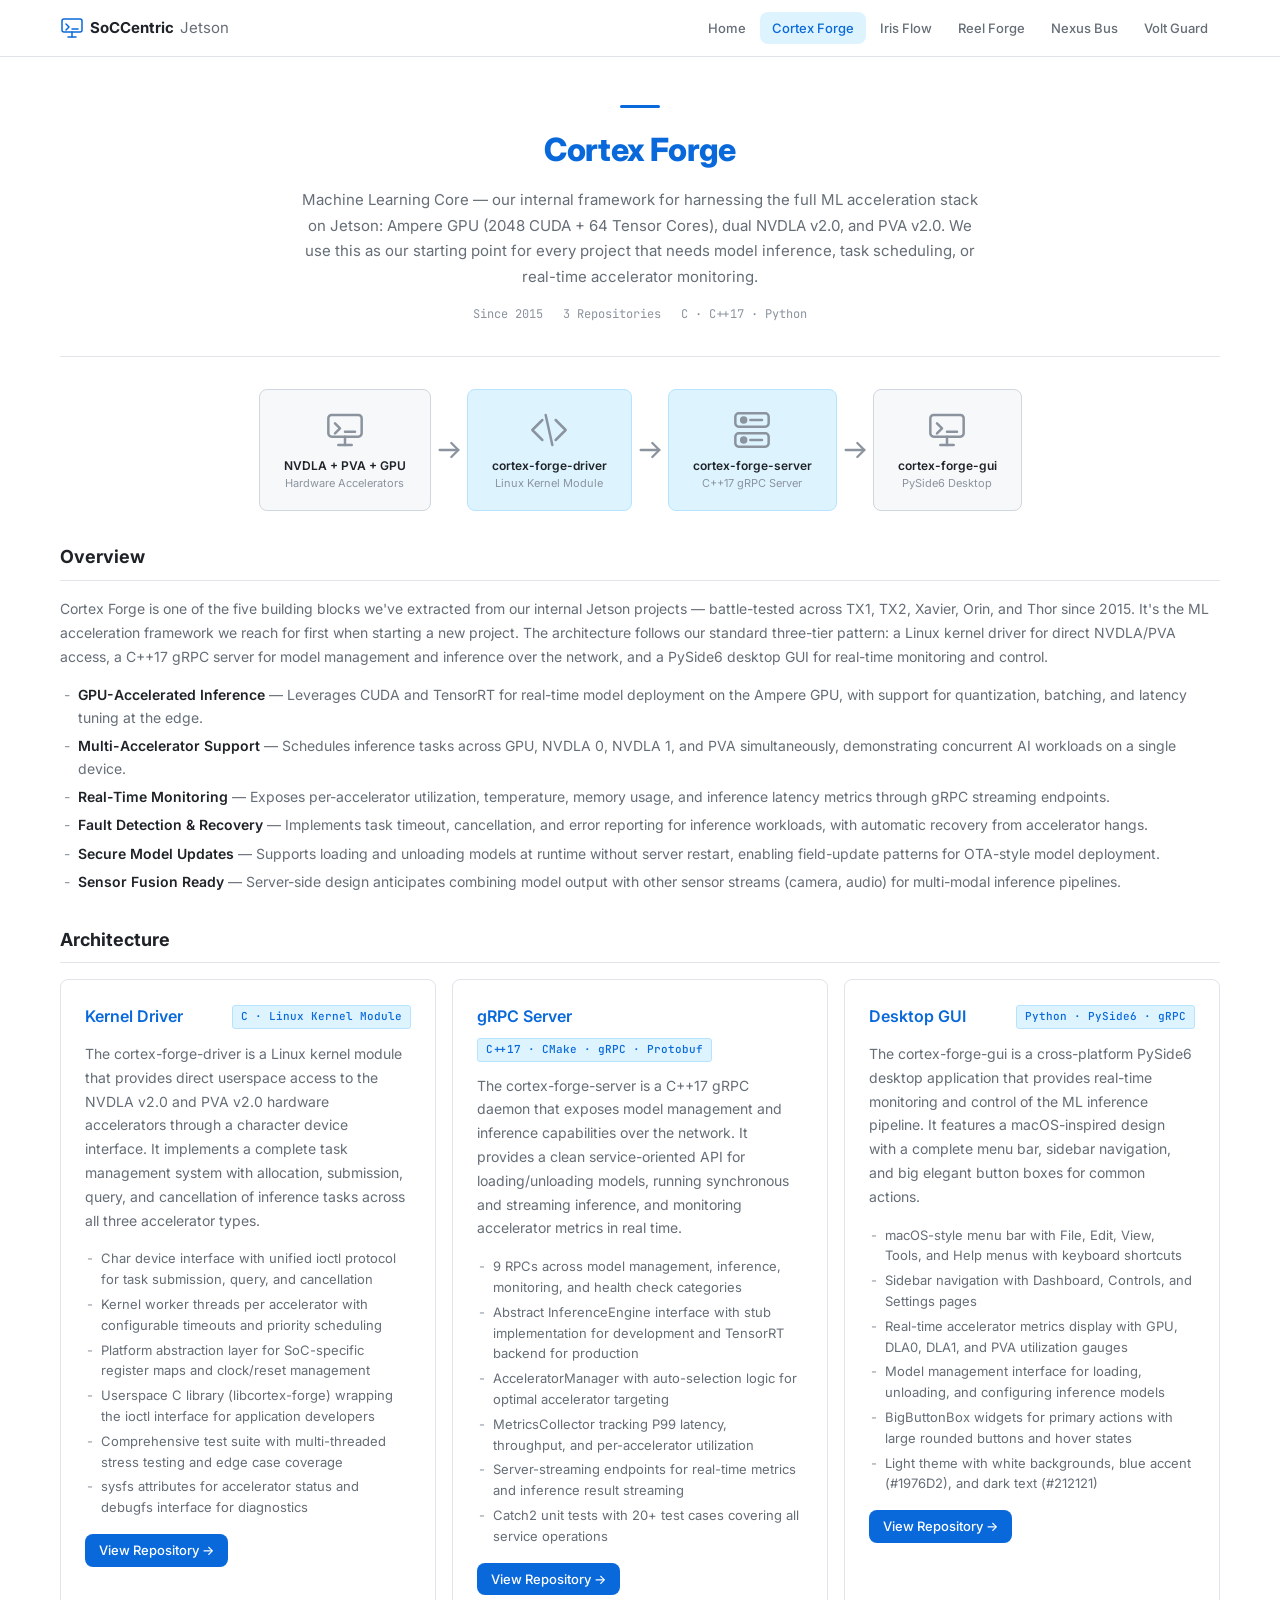
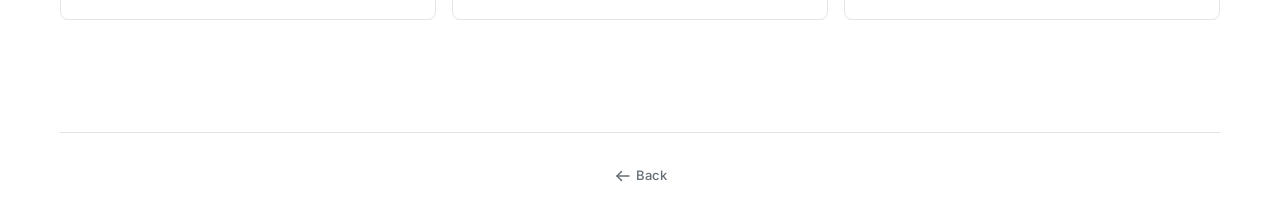
==== commit b2ad76ab: "Improve SVG icons: larger sizes and more detailed designs - CSS: increased icon sizes (logo 20→24px," ====
--- a/cortex-forge.html
+++ b/cortex-forge.html
@@ -18,8 +18,8 @@
   <nav class="nav">
     <div class="nav-inner">
       <a href="index.html" class="nav-logo">
-        <svg class="logo-icon" viewBox="0 0 24 24" fill="none" stroke="currentColor" stroke-width="2" stroke-linecap="round" stroke-linejoin="round">
-          <rect x="2" y="3" width="20" height="14" rx="2"/><line x1="8" y1="21" x2="16" y2="21"/><line x1="12" y1="17" x2="12" y2="21"/>
+        <svg class="logo-icon" viewBox="0 0 24 24" fill="none" stroke="currentColor" stroke-width="1.5" stroke-linecap="round" stroke-linejoin="round">
+          <rect x="2" y="3" width="20" height="13" rx="2"/><line x1="8" y1="21" x2="16" y2="21"/><line x1="12" y1="16" x2="12" y2="21"/><polyline points="6 8 9 11 6 14"/><line x1="12" y1="13" x2="18" y2="13"/>
         </svg>
         SoCCentric <span>Jetson</span>
       </a>
@@ -50,22 +50,22 @@
 
       <div class="flow-track" style="padding:0 0 32px">
         <div class="flow-step" style="background:#f6f8fa;border-color:#d0d7de;">
-          <svg class="step-icon" viewBox="0 0 24 24" fill="none" stroke="currentColor" stroke-width="1.5" stroke-linecap="round" stroke-linejoin="round"><rect x="2" y="3" width="20" height="14" rx="2"/><line x1="8" y1="21" x2="16" y2="21"/><line x1="12" y1="17" x2="12" y2="21"/></svg>
+          <svg class="step-icon" viewBox="0 0 24 24" fill="none" stroke="currentColor" stroke-width="1.5" stroke-linecap="round" stroke-linejoin="round"><rect x="2" y="3" width="20" height="13" rx="2"/><line x1="8" y1="21" x2="16" y2="21"/><line x1="12" y1="16" x2="12" y2="21"/><polyline points="6 8 9 11 6 14"/><line x1="12" y1="13" x2="18" y2="13"/></svg>
           <span class="step-label">NVDLA + PVA + GPU<small>Hardware Accelerators</small></span>
         </div>
-        <div class="flow-connector"><svg viewBox="0 0 24 24" fill="none" stroke="currentColor" stroke-width="2" stroke-linecap="round" stroke-linejoin="round"><path d="M5 12h14"/><polyline points="12 5 19 12 12 19"/></svg></div>
+        <div class="flow-connector"><svg viewBox="0 0 24 24" fill="none" stroke="currentColor" stroke-width="2" stroke-linecap="round" stroke-linejoin="round"><path d="M4 12h16"/><polyline points="14 6 20 12 14 18"/></svg></div>
         <div class="flow-step" style="background:#ddf4ff;border-color:#b6e3ff;">
           <svg class="step-icon" viewBox="0 0 24 24" fill="none" stroke="currentColor" stroke-width="1.5" stroke-linecap="round" stroke-linejoin="round"><polyline points="16 18 22 12 16 6"/><polyline points="8 6 2 12 8 18"/><line x1="10" y1="3" x2="14" y2="21"/></svg>
           <span class="step-label">cortex-forge-driver<small>Linux Kernel Module</small></span>
         </div>
-        <div class="flow-connector"><svg viewBox="0 0 24 24" fill="none" stroke="currentColor" stroke-width="2" stroke-linecap="round" stroke-linejoin="round"><path d="M5 12h14"/><polyline points="12 5 19 12 12 19"/></svg></div>
+        <div class="flow-connector"><svg viewBox="0 0 24 24" fill="none" stroke="currentColor" stroke-width="2" stroke-linecap="round" stroke-linejoin="round"><path d="M4 12h16"/><polyline points="14 6 20 12 14 18"/></svg></div>
         <div class="flow-step" style="background:#ddf4ff;border-color:#b6e3ff;">
-          <svg class="step-icon" viewBox="0 0 24 24" fill="none" stroke="currentColor" stroke-width="1.5" stroke-linecap="round" stroke-linejoin="round"><rect x="2" y="2" width="20" height="8" rx="2"/><rect x="2" y="14" width="20" height="8" rx="2"/></svg>
+          <svg class="step-icon" viewBox="0 0 24 24" fill="none" stroke="currentColor" stroke-width="1.5" stroke-linecap="round" stroke-linejoin="round"><rect x="2" y="2" width="20" height="8" rx="2"/><rect x="2" y="14" width="20" height="8" rx="2"/><circle cx="7" cy="6" r="1.5" fill="currentColor"/><circle cx="7" cy="18" r="1.5" fill="currentColor"/><line x1="11" y1="6" x2="18" y2="6"/><line x1="11" y1="18" x2="18" y2="18"/></svg>
           <span class="step-label">cortex-forge-server<small>C++17 gRPC Server</small></span>
         </div>
-        <div class="flow-connector"><svg viewBox="0 0 24 24" fill="none" stroke="currentColor" stroke-width="2" stroke-linecap="round" stroke-linejoin="round"><path d="M5 12h14"/><polyline points="12 5 19 12 12 19"/></svg></div>
+        <div class="flow-connector"><svg viewBox="0 0 24 24" fill="none" stroke="currentColor" stroke-width="2" stroke-linecap="round" stroke-linejoin="round"><path d="M4 12h16"/><polyline points="14 6 20 12 14 18"/></svg></div>
         <div class="flow-step" style="background:#f6f8fa;border-color:#d0d7de;">
-          <svg class="step-icon" viewBox="0 0 24 24" fill="none" stroke="currentColor" stroke-width="1.5" stroke-linecap="round" stroke-linejoin="round"><rect x="2" y="3" width="20" height="14" rx="2"/><line x1="8" y1="21" x2="16" y2="21"/><line x1="12" y1="17" x2="12" y2="21"/></svg>
+          <svg class="step-icon" viewBox="0 0 24 24" fill="none" stroke="currentColor" stroke-width="1.5" stroke-linecap="round" stroke-linejoin="round"><rect x="2" y="3" width="20" height="13" rx="2"/><line x1="8" y1="21" x2="16" y2="21"/><line x1="12" y1="16" x2="12" y2="21"/><polyline points="6 8 9 11 6 14"/><line x1="12" y1="13" x2="18" y2="13"/></svg>
           <span class="step-label">cortex-forge-gui<small>PySide6 Desktop</small></span>
         </div>
       </div>
@@ -145,7 +145,7 @@
 
     <div class="footer">
       <p><a href="index.html" class="back-link">
-        <svg viewBox="0 0 24 24" fill="none" stroke="currentColor" stroke-width="2" stroke-linecap="round" stroke-linejoin="round"><path d="M19 12H5"/><polyline points="12 19 5 12 12 5"/></svg>
+        <svg viewBox="0 0 24 24" fill="none" stroke="currentColor" stroke-width="2" stroke-linecap="round" stroke-linejoin="round"><path d="M20 12H4"/><polyline points="10 6 4 12 10 18"/></svg>
         Back
       </a></p>
     </div>
--- a/style.css
+++ b/style.css
@@ -37,7 +37,7 @@
 }
 
 .container {
-  max-width: 960px;
+  max-width: 1200px;
   margin: 0 auto;
   padding: 0 20px;
 }
@@ -52,7 +52,7 @@
 }
 
 .nav-inner {
-  max-width: 960px;
+  max-width: 1200px;
   margin: 0 auto;
   display: flex;
   align-items: center;
@@ -73,8 +73,8 @@
 }
 
 .nav-logo .logo-icon {
-  width: 20px;
-  height: 20px;
+  width: 24px;
+  height: 24px;
   color: var(--accent);
 }
 
@@ -199,8 +199,8 @@
 }
 
 .flow-step .step-icon {
-  width: 32px;
-  height: 32px;
+  width: 40px;
+  height: 40px;
   color: var(--text-tertiary);
 }
 
@@ -226,11 +226,12 @@
   color: var(--text-tertiary);
 }
 
-.flow-connector svg { width: 20px; height: 20px; }
+.flow-connector svg { width: 28px; height: 28px; }
 
 /* ── Project Cards ─────────────────────────────────────────────────────── */
 .projects {
   display: grid;
+  grid-template-columns: repeat(3, 1fr);
   gap: 16px;
   padding-bottom: 48px;
 }
@@ -259,8 +260,8 @@
 }
 
 .project-card .color-dot {
-  width: 8px;
-  height: 8px;
+  width: 10px;
+  height: 10px;
   border-radius: 50%;
   flex-shrink: 0;
 }
@@ -389,7 +390,11 @@
 .section li strong { color: var(--text); font-weight: 600; }
 
 /* ── Sub-project Cards ────────────────────────────────────────────────── */
-.sub-grid { display: grid; gap: 16px; }
+.sub-grid {
+  display: grid;
+  grid-template-columns: repeat(3, 1fr);
+  gap: 16px;
+}
 
 .sub-card {
   padding: 24px;
@@ -475,7 +480,7 @@
 
 .back-link:hover { color: var(--text); }
 
-.back-link svg { width: 14px; height: 14px; }
+.back-link svg { width: 18px; height: 18px; }
 
 /* ── Footer ────────────────────────────────────────────────────────────── */
 .footer {
@@ -496,6 +501,11 @@
 .footer a:hover { color: var(--accent); }
 
 /* ── Responsive ───────────────────────────────────────────────────────── */
+@media (max-width: 1024px) {
+  .projects { grid-template-columns: repeat(2, 1fr); }
+  .sub-grid { grid-template-columns: repeat(2, 1fr); }
+}
+
 @media (max-width: 768px) {
   .hero h1 { font-size: 28px; }
   .flow-track { flex-direction: column; gap: 2px; }
@@ -504,4 +514,6 @@
   .nav-links { padding-bottom: 4px; }
   .stats { gap: 24px; }
   .stat-num { font-size: 22px; }
-}
+  .projects { grid-template-columns: 1fr; }
+  .sub-grid { grid-template-columns: 1fr; }
+}
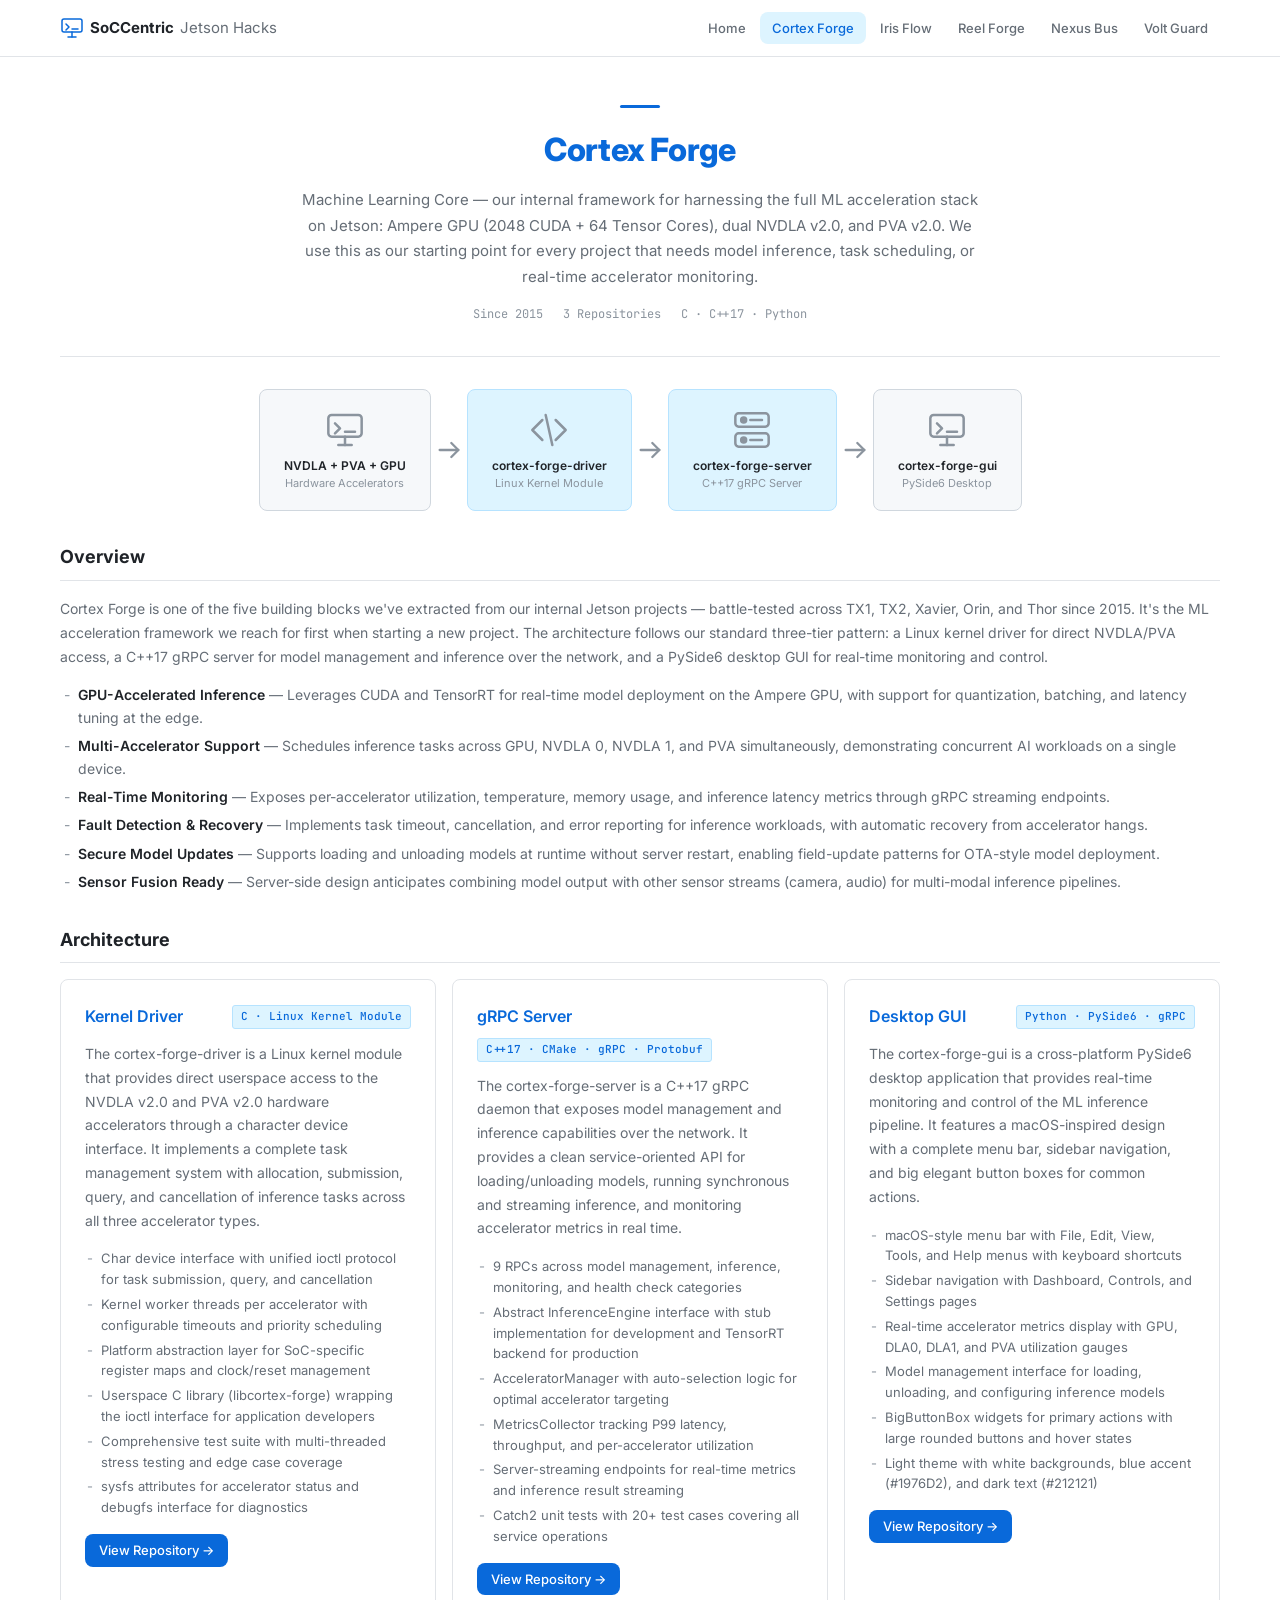
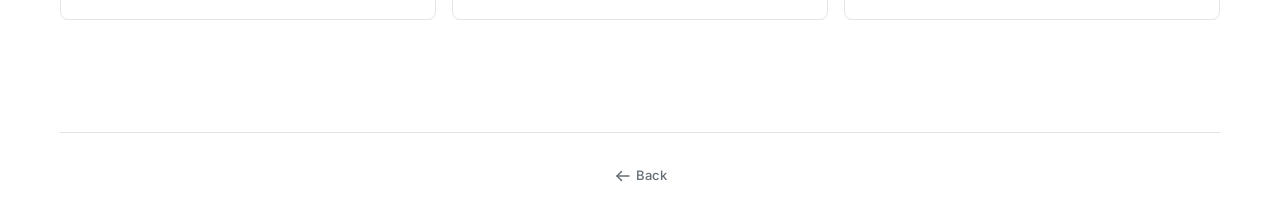
==== commit 487a9097: "Rename site to SoCCentric Jetson Hacks" ====
--- a/cortex-forge.html
+++ b/cortex-forge.html
@@ -3,7 +3,7 @@
 <head>
   <meta charset="UTF-8">
   <meta name="viewport" content="width=device-width, initial-scale=1.0">
-  <title>Cortex Forge — ML Core | SoCCentric Jetson</title>
+  <title>Cortex Forge — ML Core | SoCCentric Jetson Hacks</title>
   <link rel="stylesheet" href="style.css">
   <link rel="icon" type="image/svg+xml" href="data:image/svg+xml,<svg xmlns='http://www.w3.org/2000/svg' viewBox='0 0 100 100'><text y='.9em' font-size='90' fill='%230969da'>⚡</text></svg>">
   <style>
@@ -21,7 +21,7 @@
         <svg class="logo-icon" viewBox="0 0 24 24" fill="none" stroke="currentColor" stroke-width="1.5" stroke-linecap="round" stroke-linejoin="round">
           <rect x="2" y="3" width="20" height="13" rx="2"/><line x1="8" y1="21" x2="16" y2="21"/><line x1="12" y1="16" x2="12" y2="21"/><polyline points="6 8 9 11 6 14"/><line x1="12" y1="13" x2="18" y2="13"/>
         </svg>
-        SoCCentric <span>Jetson</span>
+        SoCCentric <span>Jetson Hacks</span>
       </a>
       <ul class="nav-links">
         <li><a href="index.html">Home</a></li>
--- a/style.css
+++ b/style.css
@@ -1,5 +1,5 @@
 /* ═══════════════════════════════════════════════════════════════════════════
-   SoCCentric Jetson — Clean, Honest Design
+   SoCCentric Jetson Hacks — Clean, Honest Design
    ═══════════════════════════════════════════════════════════════════════════ */
 
 @import url('https://fonts.googleapis.com/css2?family=Inter:wght@400;500;600;700;800&family=JetBrains+Mono:wght@400;500&display=swap');
